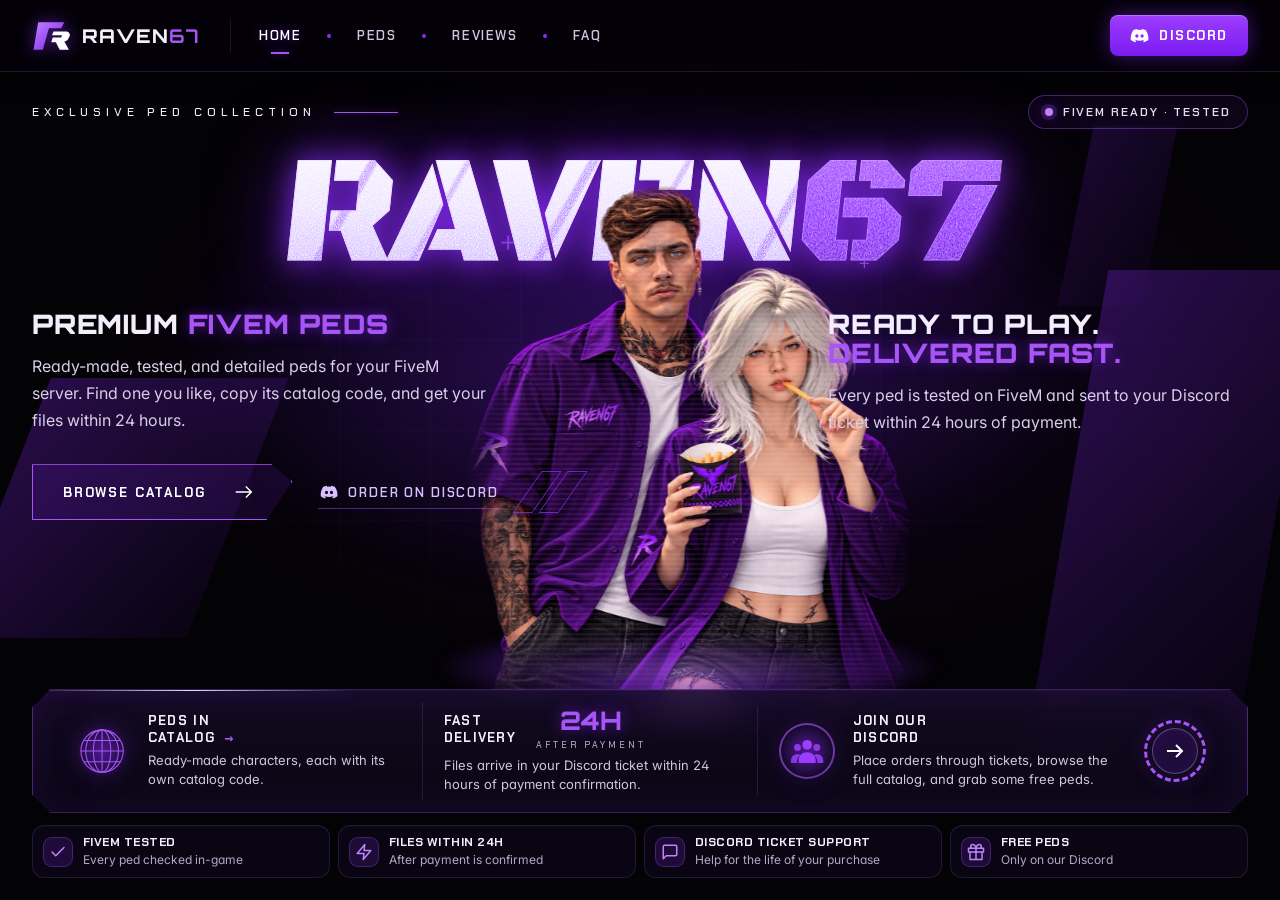
==== index.html @ 7bcdf340 "Add files via upload" ====
<!doctype html>
<html lang="en">
<head>
<meta charset="utf-8">
<meta name="viewport" content="width=device-width,initial-scale=1">
<meta name="theme-color" content="#030205">
<link rel="icon" type="image/svg+xml" href="./raven67.svg">
<meta name="description" content="Raven67 catalog of exclusive FiveM peds and clothing. Browse character previews, then order through Discord.">
<title>Raven67 — Exclusive FiveM Peds & Clothing</title>
<link rel="preconnect" href="https://fonts.googleapis.com">
<link rel="preconnect" href="https://fonts.gstatic.com" crossorigin>
<link href="https://fonts.googleapis.com/css2?family=Black+Ops+One&family=Chakra+Petch:wght@400;500;600;700&family=Inter:wght@400;500;600&family=Orbitron:wght@600;700;800;900&display=swap" rel="stylesheet">
<!-- "?v=" makes browsers fetch the newest file instead of an old cached copy.
     Bump the number whenever you change a CSS file. -->
<link rel="stylesheet" href="./catalog.css?v=51">
<link rel="stylesheet" href="./raven67-theme.css?v=51">
<!-- Keeps the background layer behind the page even if the CSS loads late -->
<style>.site-fx{position:fixed;inset:0;z-index:-1;overflow:hidden;pointer-events:none}</style>
</head>
<body>

<!-- Shared animated background (behind every tab) -->
<div class="site-fx" aria-hidden="true">
  <div class="fx-grid"></div>
  <div class="haze"></div>
  <div class="shard" style="left:-4%;top:42%;width:340px;height:260px;opacity:.6"></div>
  <div class="shard" style="right:-3%;top:30%;width:300px;height:520px;opacity:.55"></div>
  <div class="shard" style="right:8%;top:14%;width:120px;height:180px;opacity:.35"></div>
  <div class="streak" style="left:10%;top:30%;width:260px"></div>
  <div class="streak" style="right:6%;top:22%;width:200px"></div>
  <div class="streak" style="right:-2%;top:62%;width:320px"></div>
  <div class="plus" style="left:39%;top:25%">+</div>
  <div class="plus" style="left:42%;top:54%">+</div>
  <div class="plus" style="left:48%;top:61%;font-size:24px">+</div>
  <div class="plus" style="left:67%;top:28%;font-size:20px">+</div>
</div>

<!-- ============ HEADER (sticky, shared by every tab) ============ -->
<header class="site-header r67-header">
  <a class="logo" href="#home" data-tab-link="home" aria-label="Raven67 home">
    <svg viewBox="0 0 52 40" fill="none" aria-hidden="true">
      <path d="M8 2h34l-4 8H22l-8 28H2L8 2Z" fill="url(#lg)"/>
      <path d="M28 14h16c4 0 6 3 5 6l-2 4c-1 2-3 3-5 3l6 11H36l-5-10h-6l2-6h11l1-3H26l2-5Z" fill="#fff"/>
      <defs><linearGradient id="lg" x1="0" y1="0" x2="1" y2="1"><stop stop-color="#c084fc"/><stop offset="1" stop-color="#7a1cf0"/></linearGradient></defs>
    </svg>
    <span class="logo-text">RAVEN<b>67</b></span>
  </a>
  <nav aria-label="Main">
    <a class="active" href="#home" data-tab-link="home" aria-current="page">HOME</a><i aria-hidden="true"></i>
    <a href="#peds" data-tab-link="peds">PEDS</a><i aria-hidden="true"></i>
    <a href="#reviews" data-tab-link="reviews">REVIEWS</a><i aria-hidden="true"></i>
    <a href="#faq" data-tab-link="faq">FAQ</a>
  </nav>
  <a class="header-cta" href="https://discord.gg/3KPa29G6Vs" target="_blank" rel="noopener noreferrer" aria-label="Join Raven67 on Discord">
    <svg viewBox="0 0 24 24" aria-hidden="true"><path fill="currentColor" d="M19.7 5.1a18.5 18.5 0 0 0-4.6-1.4l-.6 1.2a17 17 0 0 0-5 0l-.6-1.2a18.5 18.5 0 0 0-4.6 1.4C1.4 9.4.6 13.6 1 17.7a18.7 18.7 0 0 0 5.7 2.9l1.2-2a12 12 0 0 1-1.9-.9l.5-.4c3.7 1.7 7.6 1.7 11.2 0l.5.4a12 12 0 0 1-1.9.9l1.2 2a18.7 18.7 0 0 0 5.7-2.9c.5-4.8-.8-9-3.5-12.6ZM8.7 14.8c-1.1 0-2-1-2-2.2s.9-2.2 2-2.2 2 1 2 2.2-.9 2.2-2 2.2Zm6.6 0c-1.1 0-2-1-2-2.2s.9-2.2 2-2.2 2 1 2 2.2-.9 2.2-2 2.2Z"/></svg>
    <span>DISCORD</span>
  </a>
</header>

<main id="top">

<!-- ============ HOME TAB ============ -->
<section class="r67-tab-panel is-active" data-tab-panel="home" id="tab-home" aria-labelledby="home-tab-title">
  <div class="r67-hero-wrap">


    <div class="r67-hero">
      <div class="r67-hero-inner">

        <div class="hero-meta rise d1">
          <span class="hero-eyebrow">EXCLUSIVE PED COLLECTION</span>
          <span class="hero-badge"><i aria-hidden="true"></i><span id="hero-badge-text">FIVEM READY · TESTED</span></span>
        </div>

        <h1 class="title rise d2" id="home-tab-title" aria-label="Raven67">
          <span class="w" aria-hidden="true">RAVEN</span><span class="p" aria-hidden="true">67</span>
          <span class="glow" aria-hidden="true">RAVEN67</span>
        </h1>

        <div class="cols">
          <div class="col rise d3">
            <h2>Premium <em>FiveM Peds</em></h2>
            <p>Ready-made, tested, and detailed peds for your FiveM server. Find one you like, copy its catalog code, and get your files within 24 hours.</p>
            <div class="cta-row">
              <a class="btn-ghost" href="#peds" data-tab-link="peds">BROWSE CATALOG
                <svg width="22" height="22" viewBox="0 0 24 24" fill="none" stroke="currentColor" stroke-width="1.6" aria-hidden="true"><path d="M3 12h17M14 6l6 6-6 6"/></svg>
              </a>
              <a class="btn-discord" href="https://discord.gg/3KPa29G6Vs" target="_blank" rel="noopener noreferrer">
                <svg viewBox="0 0 24 24" aria-hidden="true"><path fill="currentColor" d="M19.7 5.1a18.5 18.5 0 0 0-4.6-1.4l-.6 1.2a17 17 0 0 0-5 0l-.6-1.2a18.5 18.5 0 0 0-4.6 1.4C1.4 9.4.6 13.6 1 17.7a18.7 18.7 0 0 0 5.7 2.9l1.2-2a12 12 0 0 1-1.9-.9l.5-.4c3.7 1.7 7.6 1.7 11.2 0l.5.4a12 12 0 0 1-1.9.9l1.2 2a18.7 18.7 0 0 0 5.7-2.9c.5-4.8-.8-9-3.5-12.6ZM8.7 14.8c-1.1 0-2-1-2-2.2s.9-2.2 2-2.2 2 1 2 2.2-.9 2.2-2 2.2Zm6.6 0c-1.1 0-2-1-2-2.2s.9-2.2 2-2.2 2 1 2 2.2-.9 2.2-2 2.2Z"/></svg>
                ORDER ON DISCORD
              </a>
              <div class="slashes" aria-hidden="true"><i></i><i></i></div>
            </div>
          </div>
          <!-- Character art: game-poster style, stands in front of the RAVEN67 logo -->
          <div class="hero-art" aria-hidden="true">
            <span class="art-beam"></span>
            <span class="art-floor"></span>
            <span class="art-particles"></span>
            <div class="art-tilt">
              <div class="art-figure">
                <picture>
                  <source srcset="./Raven67.webp" type="image/webp">
                  <img src="./Raven67.png" alt="" width="1135" height="1386" decoding="async" fetchpriority="high">
                </picture>
                <span class="art-fx art-scan"></span>
                <span class="art-fx art-shine"></span>
                <span class="art-fx art-glitch art-glitch-a"></span>
                <span class="art-fx art-glitch art-glitch-b"></span>
              </div>
            </div>
          </div>
          <div class="col right rise d3">
            <h2>Ready to Play. <em>Delivered Fast.</em></h2>
            <p>Every ped is tested on FiveM and sent to your Discord ticket within 24 hours of payment.</p>
          </div>
        </div>

        <!-- ============ STATS BAR ============ -->
        <div class="stats rise d4">
          <a class="stat stat-link" href="#peds" data-tab-link="peds" data-collection-link="peds" aria-label="Browse the peds catalog">
            <div class="ic" aria-hidden="true">
              <svg viewBox="0 0 100 100" fill="none" stroke="#a855f7" stroke-width="2.2">
                <circle cx="50" cy="50" r="44"/>
                <ellipse cx="50" cy="50" rx="18" ry="44"/><ellipse cx="50" cy="50" rx="34" ry="44"/>
                <path d="M6 50h88M12 28h76M12 72h76M50 6v88"/>
              </svg>
            </div>
            <div>
              <div class="head"><h4>Peds in<br>Catalog <span class="stat-arrow" aria-hidden="true">→</span></h4><div class="big" id="stat-peds-wrap"><span id="stat-peds">—</span><small>LISTED</small></div></div>
              <p>Ready-made characters, each with its own catalog code.</p>
            </div>
          </a>

          <div class="stat">
            <div>
              <div class="head"><h4>Fast<br>Delivery</h4><div class="big">24H<small>AFTER PAYMENT</small></div></div>
              <p>Files arrive in your Discord ticket within 24 hours of payment confirmation.</p>
            </div>
          </div>

          <div class="stat">
            <div class="ic ic-ring" aria-hidden="true">
              <svg viewBox="0 0 64 64" fill="#9d3dff">
                <circle cx="32" cy="20" r="9"/><path d="M16 50c0-10 7-16 16-16s16 6 16 16v4H16z"/>
                <circle cx="14" cy="25" r="6.5" opacity=".85"/><path d="M2 50c0-7 5-12 12-12 2 0 4 .4 5.5 1.2A20 20 0 0 0 13 50v4H2z" opacity=".85"/>
                <circle cx="50" cy="25" r="6.5" opacity=".85"/><path d="M62 50c0-7-5-12-12-12-2 0-4 .4-5.5 1.2A20 20 0 0 1 51 50v4h11z" opacity=".85"/>
              </svg>
            </div>
            <div>
              <h4>Join Our<br>Discord</h4>
              <p>Place orders through tickets, browse the full catalog, and grab some free peds.</p>
            </div>
            <a class="go" href="https://discord.gg/3KPa29G6Vs" target="_blank" rel="noopener noreferrer" aria-label="Join the Raven67 Discord">
              <svg width="28" height="28" viewBox="0 0 24 24" fill="none" stroke="#fff" stroke-width="2" aria-hidden="true"><path d="M4 12h15M13 6l6 6-6 6"/></svg>
            </a>
          </div>
        </div>

        <!-- ============ TRUST BADGES (only claims we can back up) ============ -->
        <ul class="trust-strip rise d4" aria-label="Why buy from Raven67">
          <li><svg viewBox="0 0 24 24" aria-hidden="true"><path d="M20 6 9 17l-5-5"/></svg><span><strong>FiveM tested</strong><small>Every ped checked in-game</small></span></li>
          <li><svg viewBox="0 0 24 24" aria-hidden="true"><path d="M13 2 3 14h9l-1 8 10-12h-9z"/></svg><span><strong>Files within 24h</strong><small>After payment is confirmed</small></span></li>
          <li><svg viewBox="0 0 24 24" aria-hidden="true"><path d="M21 15a2 2 0 0 1-2 2H7l-4 4V5a2 2 0 0 1 2-2h14a2 2 0 0 1 2 2z"/></svg><span><strong>Discord ticket support</strong><small>Help for the life of your purchase</small></span></li>
          <li class="trust-rating" data-rating-badge hidden><a href="#reviews" data-tab-link="reviews"><svg viewBox="0 0 24 24" aria-hidden="true"><path d="m12 2 3.1 6.3 6.9 1-5 4.9 1.2 6.8L12 17.8 5.8 21l1.2-6.8-5-4.9 6.9-1z"/></svg><span><strong data-rating-text></strong><small>Real buyer reviews →</small></span></a></li>
          <li><a href="https://discord.gg/3KPa29G6Vs" target="_blank" rel="noopener noreferrer"><svg viewBox="0 0 24 24" aria-hidden="true"><path d="M20 12v10H4V12M2 7h20v5H2zM12 22V7M12 7H7.5a2.5 2.5 0 0 1 0-5C11 2 12 7 12 7zM12 7h4.5a2.5 2.5 0 0 0 0-5C13 2 12 7 12 7z"/></svg><span><strong>Free peds</strong><small>Only on our Discord</small></span></a></li>
        </ul>

      </div>
    </div>
  </div>
</section>

<!-- ============ PEDS TAB ============ -->
<section class="r67-tab-panel" data-tab-panel="peds" hidden id="tab-peds" aria-label="Peds catalog">
  <section class="wrap gallery" id="gallery">
    <div class="gallery-heading scroll-reveal">
      <div><span class="eyebrow">RAVEN67 COLLECTION</span><h2>Browse the collection</h2><p>Explore full peds, head-only peds and clothing, then order on Discord. Free peds are waiting there too.</p></div>
      <div class="gallery-meta">
        <span class="count" id="gallery-count" aria-live="polite">Loading…</span>
        <button class="refresh-btn" id="catalog-refresh" type="button" title="Load the latest products" aria-label="Refresh catalog">
          <svg class="rf-ic" viewBox="0 0 24 24" aria-hidden="true"><path d="M21 12a9 9 0 1 1-2.64-6.36"/><path d="M21 3v6h-6"/></svg>
          <svg class="rf-ok" viewBox="0 0 24 24" aria-hidden="true"><path d="M20 6 9 17l-5-5"/></svg>
          <span class="rf-text">Refresh</span>
        </button>
      </div>
    </div>
    <div class="collection-tabs scroll-reveal" role="group" aria-label="Choose catalog" data-active="peds">
      <span class="tab-glider" aria-hidden="true"></span>
      <button type="button" data-collection="peds" aria-pressed="true">
        <svg class="tab-ic" viewBox="0 0 24 24" aria-hidden="true"><circle cx="12" cy="7" r="4"/><path d="M4 21v-1a6 6 0 0 1 6-6h4a6 6 0 0 1 6 6v1"/></svg>
        <span class="tab-text"><strong>Peds</strong><small>Ready-made FiveM characters</small></span>
      </button>
      <button type="button" data-collection="head" aria-pressed="false">
        <svg class="tab-ic" viewBox="0 0 24 24" aria-hidden="true"><circle cx="12" cy="10" r="6.5"/><path d="M9.5 9.5h.01M14.5 9.5h.01M9.8 13a3.2 3.2 0 0 0 4.4 0M8.5 16.2 8 21h8l-.5-4.8"/></svg>
        <span class="tab-text"><strong>Head Only</strong><small>Faces &amp; heads</small></span>
      </button>
      <button type="button" data-collection="clothing" aria-pressed="false">
        <svg class="tab-ic" viewBox="0 0 24 24" aria-hidden="true"><path d="M20.4 3.5 16 2a4 4 0 0 1-8 0L3.6 3.5a2 2 0 0 0-1.3 2.2l.6 3.5a1 1 0 0 0 1 .8H6v10c0 1.1.9 2 2 2h8a2 2 0 0 0 2-2V10h2.2a1 1 0 0 0 1-.8l.6-3.5a2 2 0 0 0-1.3-2.2z"/></svg>
        <span class="tab-text"><strong>Clothing</strong><small>Wearables &amp; outfits</small></span>
      </button>
    </div>
    <!-- Free Peds teaser (filled by catalog-ui.js; hidden when there are no free peds) -->
    <aside class="free-teaser" id="free-teaser" aria-label="Free peds" hidden>
      <div class="ft-copy">
        <span class="ft-eyebrow"><svg viewBox="0 0 24 24" aria-hidden="true"><path d="M20 12v10H4V12M2 7h20v5H2zM12 22V7M12 7H7.5a2.5 2.5 0 0 1 0-5C11 2 12 7 12 7zM12 7h4.5a2.5 2.5 0 0 0 0-5C13 2 12 7 12 7z"/></svg>COMMUNITY GIFT</span>
        <strong>Grab a ped for free</strong>
        <p>Join our Discord to claim free peds — try one on your server and see the Raven67 quality yourself.</p>
        <div class="ft-actions">
          <a class="ft-discord" href="https://discord.gg/3KPa29G6Vs" target="_blank" rel="noopener noreferrer"><svg viewBox="0 0 24 24" aria-hidden="true"><path fill="currentColor" stroke="none" d="M19.7 5.1a18.5 18.5 0 0 0-4.6-1.4l-.6 1.2a17 17 0 0 0-5 0l-.6-1.2a18.5 18.5 0 0 0-4.6 1.4C1.4 9.4.6 13.6 1 17.7a18.7 18.7 0 0 0 5.7 2.9l1.2-2a12 12 0 0 1-1.9-.9l.5-.4c3.7 1.7 7.6 1.7 11.2 0l.5.4a12 12 0 0 1-1.9.9l1.2 2a18.7 18.7 0 0 0 5.7-2.9c.5-4.8-.8-9-3.5-12.6ZM8.7 14.8c-1.1 0-2-1-2-2.2s.9-2.2 2-2.2 2 1 2 2.2-.9 2.2-2 2.2Zm6.6 0c-1.1 0-2-1-2-2.2s.9-2.2 2-2.2 2 1 2 2.2-.9 2.2-2 2.2Z"/></svg>Claim on our Discord</a>
          <span class="ft-more" data-ft-count></span>
        </div>
      </div>
      <div class="ft-list"></div>
    </aside>
    <div class="catalog-tools scroll-reveal" aria-label="Catalog filters">
      <label class="search-box"><span class="sr-only">Search peds</span><svg aria-hidden="true" viewBox="0 0 24 24"><circle cx="11" cy="11" r="7"></circle><path d="m16 16 5 5"></path></svg><input id="catalog-search" type="search" autocomplete="off" placeholder="Search name, model, category, or tag…"><span class="search-hint" aria-hidden="true"><span></span></span></label>
      <label class="category-select"><span class="sr-only">Filter by category</span><select id="category-filter"><option value="all">All categories</option></select></label>
      <label class="category-select"><span class="sr-only">Sort catalog by upload date</span><select id="catalog-sort"><option value="code">Catalog code</option><option value="newest">Newest uploads</option><option value="oldest">Oldest uploads</option></select></label>
      <div class="seg" role="group" aria-label="Filter characters by gender">
        <span class="seg-glider" aria-hidden="true"></span>
        <button type="button" data-gender="all" aria-pressed="true">All</button>
        <button type="button" data-gender="male" aria-pressed="false">Male</button>
        <button type="button" data-gender="female" aria-pressed="false">Female</button>
      </div>
    </div>
    <div class="active-filters" id="active-filters" aria-live="polite"></div>
    <div class="tag-filters" id="tag-filters" aria-label="Popular tags"></div>
    <div id="catalog-grid" class="grid" aria-label="Character catalog"></div>
    <nav class="pagination hide" id="catalog-pagination" aria-label="Catalog pages"></nav>
  </section>
</section>

<!-- ============ REVIEWS TAB ============ -->
<section class="r67-tab-panel" data-tab-panel="reviews" hidden id="tab-reviews" aria-labelledby="reviews-title">
  <section class="reviews-section">
    <div class="wrap reviews-head scroll-reveal">
      <span class="eyebrow reviews-pill">TESTIMONIALS</span>
      <h2 id="reviews-title">Customer experiences</h2>
      <p>Real feedback from buyers on our Discord. Names are partly hidden to protect their privacy.</p>
      <div class="reviews-summary" id="reviews-summary" hidden>
        <span class="rs-score" id="rs-score"></span>
        <span id="rs-stars"></span>
        <span class="rs-count" id="rs-count"></span>
      </div>
    </div>

    <!-- Two ticker rows. They pause while hovered or held. -->
    <div class="marquee" data-review-row aria-label="Customer reviews (scrolling — hover or hold to pause)" hidden>
      <div class="marquee-track"></div>
    </div>
    <div class="marquee reverse" data-review-row aria-label="More customer reviews (scrolling — hover or hold to pause)" hidden>
      <div class="marquee-track"></div>
    </div>

    <div class="wrap">
      <p class="reviews-empty" id="reviews-empty" hidden>No reviews yet. Bought a ped? Tell us how it went on Discord.</p>
      <div class="reviews-cta">
        <a class="btn ghost" href="https://discord.gg/3KPa29G6Vs" target="_blank" rel="noopener noreferrer">Share your experience on Discord</a>
      </div>
    </div>
  </section>
</section>

<!-- ============ FAQ TAB ============ -->
<section class="r67-tab-panel" data-tab-panel="faq" hidden id="tab-faq" aria-label="Frequently asked questions">
  <section class="wrap faq-section scroll-reveal" id="faq" aria-labelledby="faq-title">
    <div class="faq-heading"><span class="eyebrow">GOOD TO KNOW</span><h2 id="faq-title">Frequently asked questions</h2><p>Everything you need to know before choosing your ped.</p></div>
    <div class="faq-cards">
    <section class="faq-pricing" aria-labelledby="faq-pricing-title">
      <h3 id="faq-pricing-title">Pricing &amp; payment methods</h3>
      <p class="price-from" id="faq-price-from" hidden>Peds start from <strong id="faq-price-value"></strong>. Every listing shows its exact price in the catalog.</p>
      <div class="pay">
        <div><h4>Crypto</h4><div class="chips"><span class="chip">USDT (TRC20/ERC20)</span><span class="chip">₿ Bitcoin</span></div></div>
        <div><h4>International</h4><div class="chips"><span class="chip">Gift Card (via G2A)</span><span class="chip">RIA Money Transfer (International customers)</span></div></div>
      </div>
      <p class="note">Choose your preferred payment method when you open a Discord ticket. We’ll share the payment details after confirming your order.</p>
    </section>
    <section class="faq-order-guide" aria-labelledby="faq-order-title">
      <h3 id="faq-order-title">How to order</h3>
      <p class="faq-order-intro">Follow these steps to order your Raven67 ped.</p>
      <ol class="steps">
        <li><span>Browse the Peds catalog and note the item's catalog code.</span></li>
        <li><span>Open a <a href="https://discord.gg/3KPa29G6Vs" target="_blank" rel="noopener noreferrer">Discord ticket</a> to place your order.</span></li>
        <li><span>Send the ped code and confirm your preferred payment method.</span></li>
        <li><span>Pay using one of the methods listed above.</span></li>
        <li><span>Receive your files within 24 hours after payment is confirmed.</span></li>
      </ol>
    </section>
    </div>
    <div class="faq-layout">
      <div class="faq-list">
        <details class="faq-item"><summary>What is this store?</summary><p>We sell ready-made custom FiveM peds. Browse our catalog, pick a code, and place your order through Discord.</p></details>
        <details class="faq-item"><summary>Do you take commissions?</summary><p>No. Raven67 is a catalog-only store, so we do not take custom orders.</p></details>
        <details class="faq-item"><summary>What's included with every ped?</summary><p>Every full ped is <strong>FiveM ready</strong>, with <strong>all LODs fixed &amp; optimized</strong>, <strong>facial animations &amp; lip sync</strong>, <strong>full clothing included</strong>, and <strong>hair variations</strong>. Head-only peds include everything except the clothing.</p></details>
        <details class="faq-item"><summary>How long is delivery?</summary><p>Your files are sent through a ticket within 24 hours after your payment is confirmed.</p></details>
        <details class="faq-item"><summary>Will it work on my server?</summary><p>Yes. All peds are tested and prepared for FiveM servers.</p></details>
        <details class="faq-item"><summary>Can I get a refund?</summary><p>All sales are final. We do not offer refunds.</p></details>
        <details class="faq-item"><summary>What if I have not received my files after 24 hours?</summary><p>Open a ticket on <a href="https://discord.gg/3KPa29G6Vs" target="_blank" rel="noopener noreferrer">Discord</a>, and our team will be happy to help.</p></details>
      </div>
      <aside class="support-card"><span class="support-icon" aria-hidden="true">↗</span><span class="eyebrow">LIVE SUPPORT</span><h3>We’re here when you need us.</h3><p>Get help through Discord chat throughout the lifetime of your purchase. Use the Discord button in the header to reach us.</p></aside>
    </div>
  </section>
</section>
</main>

<dialog class="ped-dialog" id="ped-dialog" aria-labelledby="dialog-title">
  <div class="pd">
    <div class="pd-top">
      <nav class="pd-crumbs" id="dialog-crumbs" aria-label="Breadcrumb"></nav>
      <button class="dialog-close" id="dialog-close" type="button" aria-label="Close details">×</button>
    </div>
    <div class="pd-main">
      <div class="pd-gallery">
        <div class="dialog-media" id="dialog-media"></div>
        <div class="pd-thumbs" id="dialog-thumbs" hidden></div>
        <div class="pd-gallery-foot">
          <span class="compatibility"><span aria-hidden="true">✓</span> FiveM Ready</span>
          <button class="pd-small-btn" id="dialog-similar" type="button"><svg aria-hidden="true" viewBox="0 0 24 24"><circle cx="11" cy="11" r="8"/><path d="m21 21-4.3-4.3"/></svg>Find similar</button>
        </div>
      </div>
      <div class="pd-info">
        <div class="pd-head">
          <span class="type" id="dialog-category"></span>
          <h2 id="dialog-title"></h2>
          <p class="dialog-model" id="dialog-model"></p>
        </div>
        <!-- Purchase card: price + code, one main button, guarantees -->
        <div class="pd-buy">
          <div class="pd-buy-top">
            <div class="dialog-price" id="dialog-price"></div>
            <button class="code-chip" id="copy-code" type="button" aria-label="Copy catalog code">
              <span class="code-chip-label">Code</span>
              <strong id="dialog-code">Not assigned</strong>
              <svg class="code-chip-ic" aria-hidden="true" viewBox="0 0 24 24"><rect width="14" height="14" x="8" y="8" rx="2"/><path d="M4 16c-1.1 0-2-.9-2-2V4c0-1.1.9-2 2-2h10c1.1 0 2 .9 2 2"/></svg>
              <span class="copy-status" id="copy-code-status" aria-live="polite"></span>
            </button>
          </div>
          <p class="sold-note hide" id="dialog-sold-note">This ped has been sold and is no longer available.</p>
          <div class="pd-actions">
            <a class="btn pd-cta" id="dialog-discord" href="https://discord.gg/3KPa29G6Vs" target="_blank" rel="noopener noreferrer"><svg class="discord-mark" aria-hidden="true" viewBox="0 0 24 24"><path fill="currentColor" d="M19.7 5.1a18.5 18.5 0 0 0-4.6-1.4l-.6 1.2a17 17 0 0 0-5 0l-.6-1.2a18.5 18.5 0 0 0-4.6 1.4C1.4 9.4.6 13.6 1 17.7a18.7 18.7 0 0 0 5.7 2.9l1.2-2a12 12 0 0 1-1.9-.9l.5-.4c3.7 1.7 7.6 1.7 11.2 0l.5.4a12 12 0 0 1-1.9.9l1.2 2a18.7 18.7 0 0 0 5.7-2.9c.5-4.8-.8-9-3.5-12.6ZM8.7 14.8c-1.1 0-2-1-2-2.2s.9-2.2 2-2.2 2 1 2 2.2-.9 2.2-2 2.2Zm6.6 0c-1.1 0-2-1-2-2.2s.9-2.2 2-2.2 2 1 2 2.2-.9 2.2-2 2.2Z"/></svg><svg class="download-mark" aria-hidden="true" viewBox="0 0 24 24"><path d="M21 15v4a2 2 0 0 1-2 2H5a2 2 0 0 1-2-2v-4"/><path d="m7 10 5 5 5-5"/><path d="M12 15V3"/></svg><span id="dialog-discord-label">Order on Discord</span><svg class="pd-cta-arrow" aria-hidden="true" viewBox="0 0 24 24"><path d="M5 12h14M13 6l6 6-6 6"/></svg></a>
          </div>
          <p class="pd-order-hint" id="dialog-order-hint"><svg viewBox="0 0 24 24" aria-hidden="true"><rect width="14" height="14" x="8" y="8" rx="2"/><path d="M4 16c-1.1 0-2-.9-2-2V4c0-1.1.9-2 2-2h10c1.1 0 2 .9 2 2"/></svg>We'll copy your order message — just paste it in your ticket.</p>
          <div class="pd-buy-foot">
          <ul class="pd-trust" aria-label="Order guarantees">
            <li><svg viewBox="0 0 24 24" aria-hidden="true"><path d="M20 6 9 17l-5-5"/></svg><span>FiveM tested</span></li>
            <li data-trust-speed><svg viewBox="0 0 24 24" aria-hidden="true"><path d="M13 2 3 14h9l-1 8 10-12h-9z"/></svg><span>Files within 24h</span></li>
            <li><svg viewBox="0 0 24 24" aria-hidden="true"><path d="M21 15a2 2 0 0 1-2 2H7l-4 4V5a2 2 0 0 1 2-2h14a2 2 0 0 1 2 2z"/></svg><span>Ticket support</span></li>
          </ul>
          <a class="pd-rating-link" href="#reviews" data-tab-link="reviews" data-close-dialog data-rating-badge hidden><span class="pd-rating-stars" aria-hidden="true">★★★★★</span><span data-rating-text></span><span aria-hidden="true">→</span></a>
          </div>
        </div>
        <div class="dialog-tags" id="dialog-tags"></div>
        <p class="dialog-description" id="dialog-description"></p>
        <!-- Info panel: "What's included" and "How to order" as tabs -->
        <div class="pd-panel" id="dialog-panel" data-active="features">
          <div class="pd-tabs" role="tablist" aria-label="Product information">
            <button type="button" role="tab" data-pd-tab="features" aria-selected="true">What's included</button>
            <button type="button" role="tab" data-pd-tab="steps" aria-selected="false" id="dialog-steps-tab">How to order</button>
          </div>
        <!-- What's included (filled per product type by catalog-ui.js) -->
        <section class="pd-features hide" id="dialog-features" aria-labelledby="dialog-features-title">
          <h3 id="dialog-features-title">What's included</h3>
          <ul id="dialog-features-list"></ul>
        </section>
        <section class="pd-steps" id="dialog-steps" aria-labelledby="dialog-steps-title">
          <h3 id="dialog-steps-title">How to order</h3>
          <ol id="dialog-steps-list"></ol>
        </section>
        </div>
        <section class="dialog-extra hide" id="dialog-install-wrap"><h3>Installation notes</h3><p id="dialog-install"></p></section>
        <a class="btn ghost hide" id="dialog-download" href="#" target="_blank" rel="noopener noreferrer">Download files ↗</a>
        <div class="pd-seller">
          <img src="./raven67.svg" alt="Raven67 logo" width="48" height="48" onerror='this.onerror=null;this.src="data:image/svg+xml,%3Csvg xmlns=%27http://www.w3.org/2000/svg%27 viewBox=%270 0 52 52%27%3E%3Crect width=%2752%27 height=%2752%27 rx=%2712%27 fill=%27%23140a22%27/%3E%3Cpath d=%27M12 8h28l-3 7H24l-7 25H7z%27 fill=%27%23a855f7%27/%3E%3Cpath d=%27M26 18h13c3 0 5 2 4 5l-1 3c-1 2-2 3-4 3l5 9h-8l-4-8h-5l2-5h9l1-2H24z%27 fill=%27%23fff%27/%3E%3C/svg%3E"'>
          <div><strong>Raven67</strong><span class="pd-rating" id="dialog-rating"></span></div>
          <button class="pd-link" id="dialog-all" type="button">All listings →</button>
        </div>
        <section class="pd-related hide" id="dialog-related-wrap" aria-labelledby="dialog-related-title">
          <h3 id="dialog-related-title">You might also like</h3>
          <div class="pd-related-grid" id="dialog-related"></div>
        </section>
      </div>
    </div>

  </div>
</dialog>

<footer class="site-footer"><div class="wrap foot">
  <span>© Raven67 · Exclusive FiveM character catalog</span>
  <span><a href="https://discord.gg/3KPa29G6Vs" target="_blank" rel="noopener noreferrer">Discord</a><a href="#reviews" data-tab-link="reviews">Reviews</a><a href="#faq" data-tab-link="faq">FAQ</a></span>
</div></footer>

<noscript><p class="noscript wrap">Enable JavaScript to browse the catalog.</p></noscript>

<!-- Tab navigation: one main view at a time. -->
<script>
(() => {
  const panels = [...document.querySelectorAll('[data-tab-panel]')];
  const navLinks = [...document.querySelectorAll('.r67-header nav [data-tab-link]')];
  const hashToTab = { '#top':'home', '#home':'home', '#gallery':'peds', '#peds':'peds', '#free':'peds', '#catalog':'peds', '#order':'faq', '#about':'faq', '#payment':'faq', '#pricing':'faq', '#faq':'faq', '#reviews':'reviews', '#testimonials':'reviews' };
  const reduceMotion = window.matchMedia('(prefers-reduced-motion: reduce)');
  // Which catalog switch is open inside the Peds tab: peds / clothing / free.
  // "free" lights up the FREE PED menu item instead of PEDS.
  let collection = location.hash === '#free' ? 'free' : 'peds';
  let currentTab = 'home';

  function highlightNav() {
    const key = currentTab === 'peds' && collection === 'free' ? 'free' : currentTab;
    navLinks.forEach(link => {
      const active = (link.dataset.navKey || link.dataset.tabLink) === key;
      link.classList.toggle('active', active);
      if (active) link.setAttribute('aria-current', 'page'); else link.removeAttribute('aria-current');
    });
  }

  function showTab(name, options = {}) {
    if (!panels.some(panel => panel.dataset.tabPanel === name)) name = 'home';
    panels.forEach(panel => {
      const active = panel.dataset.tabPanel === name;
      panel.classList.toggle('is-active', active);
      panel.hidden = !active;
    });
    currentTab = name;
    if (name === 'peds' && options.collection) {
      collection = options.collection;
      if (typeof window.raven67SetCollection === 'function') window.raven67SetCollection(collection);
    }
    highlightNav();
    if (options.updateHash !== false) {
      const tabHash = { home:'#home', peds: collection === 'free' ? '#free' : '#peds', reviews:'#reviews', faq:'#faq' }[name];
      if (location.hash !== tabHash) history.pushState(null, '', tabHash);
    }
    if (options.scroll !== false) window.scrollTo({ top: 0, behavior: reduceMotion.matches ? 'auto' : 'smooth' });
    window.dispatchEvent(new CustomEvent('raven67:tabchange', { detail: { tab: name } }));
  }

  document.addEventListener('click', event => {
    const link = event.target.closest('a[href^="#"]');
    if (!link) return;
    const tab = link.dataset.tabLink || hashToTab[link.getAttribute('href')];
    if (!tab) return;
    event.preventDefault();
    // Menu "PEDS" opens the paid peds, "FREE PED" opens the free ones
    const href = link.getAttribute('href');
    showTab(tab, { collection: link.dataset.collectionLink || (href === '#free' ? 'free' : href === '#peds' && link.closest('.r67-header nav') ? 'peds' : undefined) });
  });
  // Switching Peds / Clothing / Free Ped inside the catalog keeps the menu and address in sync
  window.addEventListener('raven67:collection', event => {
    collection = event.detail;
    if (currentTab !== 'peds') return;
    highlightNav();
    const hash = collection === 'free' ? '#free' : '#peds';
    if (location.hash !== hash) history.replaceState(null, '', hash);
  });
  window.addEventListener('popstate', () => showTab(hashToTab[location.hash] || 'home', { updateHash: false, collection: location.hash === '#free' ? 'free' : location.hash === '#peds' ? 'peds' : undefined }));
  window.raven67ShowTab = showTab;
  showTab(hashToTab[location.hash] || 'home', { updateHash: false, scroll: false });
})();
</script>

<!-- Live hero numbers + "starting from" price, computed from the real catalog data. -->
<script>
(() => {
  const formatPrice = (value) => new Intl.NumberFormat('en-US', {
    style: 'currency', currency: 'USD',
    minimumFractionDigits: Number.isInteger(value) ? 0 : 2,
    maximumFractionDigits: 2,
  }).format(value);

  // Animate a number from 0 up to its value
  function countUp(el, target) {
    if (!target) { el.textContent = '—'; return; }
    const start = performance.now(), duration = 1100;
    const step = (now) => {
      const t = Math.min(1, (now - start) / duration);
      el.textContent = String(Math.round(target * (1 - Math.pow(1 - t, 3))));
      if (t < 1) requestAnimationFrame(step);
    };
    requestAnimationFrame(step);
  }

  window.addEventListener('catalog-products-loaded', (event) => {
    const items = (event.detail || []).filter(item => item && (item.image_url || item.image));
    // paid peds only (clothing and free peds are not counted here)
    const peds = items.filter(item => !/^(clothing|free|head)/i.test(String(item.category || '')));
    const available = peds.filter(item => !item.is_sold);

    const prices = available
      .filter(item => item.price !== null && item.price !== undefined && item.price !== '')
      .map(item => Number(item.price))
      .filter(value => Number.isFinite(value) && value > 0);
    const minPrice = prices.length ? Math.min(...prices) : null;

    // Stat: number of peds listed
    // (Safe to run more than once — the catalog can reload.)
    countUp(document.getElementById('stat-peds'), peds.length);
    document.getElementById('stat-peds-wrap').hidden = !peds.length;

    // Badge above the title
    const badge = document.getElementById('hero-badge-text');
    if (available.length && minPrice !== null) badge.textContent = `${available.length} AVAILABLE · FROM ${formatPrice(minPrice)}`;
    else if (available.length) badge.textContent = `${available.length} AVAILABLE NOW`;
    else badge.textContent = 'FIVEM READY · TESTED';

    // FAQ pricing line
    document.getElementById('faq-price-value').textContent = minPrice !== null ? formatPrice(minPrice) : '';
    document.getElementById('faq-price-from').hidden = minPrice === null;
  });
})();
</script>

<!-- Sizes the hero characters so they stand big in front of the RAVEN67 logo
     and reach down behind the stats bar, whatever the screen size or font.
     Re-measures whenever anything in the hero changes size (fonts, products, reviews). -->
<script>
(() => {
  const art = document.querySelector('.hero-art');
  const inner = document.querySelector('.r67-hero-inner');
  const title = document.querySelector('.r67-hero .title');
  const stats = document.querySelector('.r67-hero .stats');
  const left = document.querySelector('.r67-hero .col:not(.right)');
  const right = document.querySelector('.r67-hero .col.right');
  if (!art || !inner || !title || !stats) return;
  const HEAD = 0.28;      // heads start this far down the RAVEN67 logo (0 = top of the letters)
  const TUCK = 40;        // must match --tuck in raven67-theme.css
  const RATIO = 1135 / 1386; // picture width ÷ height

  let frame = 0;
  function fit() {
    frame = 0;
    if (window.innerWidth <= 1240 || !inner.offsetParent) { if (window.innerWidth <= 1240) art.style.removeProperty('--art-h'); return; }
    const box = (el) => el.getBoundingClientRect();
    const t = box(title), s = box(stats);
    // ignore the entrance slide (transform) by using layout offsets for the vertical positions
    const top = title.offsetTop + title.offsetHeight * HEAD;
    const bottom = stats.offsetTop + TUCK;
    let h = bottom - top;
    // don't let the picture grow wider than the space between the two text columns
    if (left && right) {
      // where the words/buttons actually end (blocks stretch to the full column width)
      const range = document.createRange();
      const ends = [...left.querySelectorAll('h2, p')].map((el) => { range.selectNodeContents(el); return range.getBoundingClientRect().right; });
      left.querySelectorAll('.cta-row > a').forEach((el) => ends.push(box(el).right));
      const textRight = Math.max(...ends);
      const gap = box(right).left - textRight;
      if (gap > 0) h = Math.min(h, (gap + 160) / RATIO); // may tuck a little behind each side
    }
    h = Math.max(380, Math.min(820, h));
    art.style.setProperty('--art-h', h.toFixed(1) + 'px');
  }
  const queue = () => { if (!frame) frame = requestAnimationFrame(fit); };
  fit();
  window.addEventListener('resize', queue);
  window.addEventListener('load', queue);
  window.addEventListener('raven67:tabchange', queue);
  if (document.fonts) document.fonts.ready.then(queue); // real fonts change the logo height
  if ('ResizeObserver' in window) {
    const ro = new ResizeObserver(queue);
    [inner, title, stats, left, right].forEach((el) => el && ro.observe(el));
  }
})();
</script>

<!-- Glowing particles rising around the hero characters -->
<script>
(() => {
  const box = document.querySelector('.art-particles');
  if (!box) return;
  for (let i = 0; i < 18; i++) {
    const p = document.createElement('i');
    p.style.left = (8 + Math.random() * 84) + '%';
    p.style.setProperty('--size', (2 + Math.random() * 4).toFixed(1) + 'px');
    p.style.setProperty('--drift', ((Math.random() - .5) * 60).toFixed(0) + 'px');
    p.style.animationDuration = (4 + Math.random() * 5).toFixed(2) + 's';
    p.style.animationDelay = (-Math.random() * 8).toFixed(2) + 's';
    box.appendChild(p);
  }
})();
</script>

<!-- Fills the live buyer rating into the trust badges (hidden until there are reviews) -->
<script>
(() => {
  function show({ average, count } = {}) {
    document.querySelectorAll('[data-rating-badge]').forEach((el) => {
      el.hidden = !count;
      el.querySelector('[data-rating-text]').textContent = count ? `${average.toFixed(1)} · ${count} review${count === 1 ? '' : 's'}` : '';
    });
  }
  window.addEventListener('raven67:rating', (e) => show(e.detail));
  if (window.raven67Rating) show(window.raven67Rating);
  // the rating link inside the product popup closes the popup first
  document.addEventListener('click', (e) => {
    if (e.target.closest('[data-close-dialog]')) document.getElementById('ped-dialog')?.close();
  });
})();
</script>

<!-- Moves the highlight on the Peds / Head Only / Clothing switch -->
<script>
document.addEventListener('click', (event) => {
  const tab = event.target.closest('[data-collection]');
  if (tab) tab.parentElement.dataset.active = tab.dataset.collection;
});
</script>

<!-- Mouse parallax on the background (skipped on touch screens and for "reduce motion"). -->
<script>
(() => {
  const root = document.documentElement;
  if (!window.matchMedia('(hover: hover) and (pointer: fine)').matches) return;
  if (window.matchMedia('(prefers-reduced-motion: reduce)').matches) return;
  let frame = 0;
  window.addEventListener('pointermove', (event) => {
    if (frame) return;
    frame = requestAnimationFrame(() => {
      frame = 0;
      root.style.setProperty('--px', (event.clientX / window.innerWidth - .5).toFixed(3));
      root.style.setProperty('--py', (event.clientY / window.innerHeight - .5).toFixed(3));
    });
  });
  document.addEventListener('pointerleave', () => {
    root.style.setProperty('--px', 0);
    root.style.setProperty('--py', 0);
  });
})();
</script>

<script type="module" src="./hero-reviews.js?v=51"></script>
<script type="module" src="./catalog-ui.js?v=51"></script>
<script type="module" src="./catalog-client.js?v=51"></script>
<script type="module" src="./reviews-client.js?v=51"></script>
</body>
</html>
---- catalog.css ----
/* =========================================================
   Raven67 — site base, catalog (Peds tab), product dialog, FAQ
   Load order: catalog.css → raven67-theme.css (header, background, hero)

   Type system
     Display  Black Ops One  → RAVEN67 wordmark only (theme)
     Headings Orbitron       → section titles, prices, numbers
     UI       Chakra Petch   → buttons, labels, card titles, tabs
     Body     Inter          → paragraphs, inputs
   ========================================================= */

/* ---------- 1. Design tokens (shared with raven67-theme.css) ---------- */
:root{
  /* layout */
  --header-h:72px;
  --container:1320px;
  --gutter:clamp(16px,3vw,32px);

  /* colour */
  --r-bg:#030205;
  --surface:rgba(14,8,24,.82);       /* glass panels over the animated background */
  --surface-solid:#0d0914;
  --raised:#17101f;
  --r-line:rgba(170,120,255,.16);
  --line-strong:rgba(168,85,247,.4);
  --r-purple:#8a2cff;
  --r-purple-2:#a855f7;
  --r-purple-3:#c084fc;
  --r-glow:rgba(138,44,255,.6);
  --r-text:#f3eefc;
  --r-muted:#b3a8c7;
  --r-faint:#7f7690;
  --ok:#a8e4ad;
  --gold:#f5c84b;
  --grad-primary:linear-gradient(180deg,#9d3dff,#7a1cf0);

  /* type */
  --f-display:"Black Ops One",sans-serif;
  --f-head:"Orbitron",sans-serif;
  --f-ui:"Chakra Petch",sans-serif;
  --f-body:"Inter",system-ui,-apple-system,"Segoe UI",Roboto,sans-serif;
  --f-mono:ui-monospace,SFMono-Regular,Consolas,monospace;

  /* shape + motion */
  --radius:16px;
  --radius-sm:10px;
  --ease-out:cubic-bezier(.2,.7,.2,1);
}

/* ---------- 2. Base ---------- */
*{box-sizing:border-box}
html{scroll-behavior:smooth;scroll-padding-top:calc(var(--header-h) + 12px)}
body{
  margin:0;color:var(--r-text);
  font:16px/1.6 var(--f-body);font-feature-settings:"ss01","cv11";
  -webkit-font-smoothing:antialiased;
  /* page fills the screen; footer sits at the bottom */
  display:flex;flex-direction:column;min-height:100svh;
}
body > main{flex:1 0 auto;display:flex;flex-direction:column}
img{max-width:100%;display:block}
a{color:inherit}
button,input,select{font:inherit;color:inherit}
:where(a,button,input,select,summary,[tabindex]):focus-visible{outline:2px solid var(--r-purple-2);outline-offset:3px;border-radius:4px}
::selection{background:rgba(168,85,247,.45);color:#fff}

.wrap{max-width:calc(var(--container) + var(--gutter) * 2);margin:0 auto;padding-inline:var(--gutter)}
.hide{display:none!important}
.sr-only{position:absolute;width:1px;height:1px;overflow:hidden;clip:rect(0 0 0 0);white-space:nowrap}
.noscript{padding:24px}

/* ---------- 3. Tabs (one view at a time) ---------- */
.r67-tab-panel{display:none;animation:r67-tab-in .4s var(--ease-out) both}
.r67-tab-panel.is-active{display:block;flex:1 0 auto}
.r67-tab-panel[hidden]{display:none!important}

/* ---------- 4. Shared pieces ---------- */
/* Section label: — RAVEN67 COLLECTION */
.eyebrow,.tag-label{
  display:inline-flex;align-items:center;gap:12px;
  color:var(--r-purple-3);font:600 12px var(--f-ui);letter-spacing:.3em;text-transform:uppercase;
}
.eyebrow::before{content:"";width:28px;height:1px;background:var(--r-purple-2);box-shadow:0 0 6px var(--r-glow)}
.tag-label{letter-spacing:.2em;margin-right:4px}

/* Section heading block */
.section-head h2,
.gallery-heading h2,
.faq-heading h2{margin:14px 0 10px;font:800 clamp(26px,3vw,40px)/1.1 var(--f-head);letter-spacing:.02em;text-transform:uppercase}
.gallery-heading p,
.faq-heading p{margin:0;max-width:60ch;color:var(--r-muted);font-size:15px}

/* Buttons */
.btn{
  position:relative;overflow:hidden;isolation:isolate;
  display:inline-flex;align-items:center;justify-content:center;gap:10px;
  min-height:46px;padding:0 22px;border:1px solid transparent;border-radius:var(--radius-sm);
  background:var(--grad-primary);color:#fff;text-decoration:none;cursor:pointer;
  font:700 13px var(--f-ui);letter-spacing:.12em;text-transform:uppercase;
  box-shadow:0 0 20px rgba(138,44,255,.35),inset 0 1px 0 rgba(255,255,255,.22);
  transition:box-shadow .25s,transform .2s,border-color .2s,color .2s,background .2s;
}
.btn::before{content:"";position:absolute;inset:0;z-index:-1;background:linear-gradient(105deg,transparent 30%,rgba(255,255,255,.25) 50%,transparent 70%);transform:translateX(-120%)}
.btn:hover{box-shadow:0 0 32px rgba(138,44,255,.75);transform:translateY(-1px)}
.btn:hover::before{transform:translateX(120%);transition:transform .8s var(--ease-out)}
.btn:active{transform:scale(.98)}
.btn.ghost{background:rgba(138,44,255,.06);border-color:var(--r-line);box-shadow:none}
.btn.ghost:hover{border-color:var(--r-purple-2);background:rgba(138,44,255,.16);box-shadow:none}
.discord-mark{width:18px;height:18px}

/* Pill chip */
.chip{display:inline-flex;align-items:center;padding:8px 14px;border:1px solid rgba(168,85,247,.25);border-radius:999px;background:rgba(168,85,247,.08);font:600 13px var(--f-ui);letter-spacing:.04em;transition:border-color .2s,background .2s}
.chip:hover{border-color:var(--r-purple-2);background:rgba(168,85,247,.16)}
.chips{display:flex;flex-wrap:wrap;gap:8px}

/* Scroll reveal (driven by catalog-ui.js) */
.scroll-reveal{transition:opacity .65s ease,transform .65s var(--ease-out)}
.motion-ready .scroll-reveal:not(.is-visible){opacity:0;transform:translateY(22px)}
.scroll-reveal.is-visible{opacity:1;transform:none}

/* =========================================================
   5. PEDS TAB — catalog
   ========================================================= */
.gallery{padding-top:clamp(28px,4vh,44px);padding-bottom:64px}
.gallery-heading{display:flex;align-items:flex-end;justify-content:space-between;gap:16px;margin-bottom:24px}
.count{flex:none;padding:7px 14px;border:1px solid var(--r-line);border-radius:999px;color:var(--r-muted);font:600 12px var(--f-ui);letter-spacing:.14em;text-transform:uppercase;white-space:nowrap}

/* Peds / Clothing switch: game-style tabs on a baseline,
   with an angled glowing panel + underline that slides to the active tab */
.collection-tabs{
  position:relative;display:grid;grid-template-columns:repeat(3,220px);
  margin:0 0 28px;border-bottom:1px solid var(--r-line);
}
.tab-glider{position:absolute;top:0;bottom:-1px;left:0;width:220px;pointer-events:none;transition:transform .5s var(--ease-out)}
/* slanted panel behind the active tab */
.tab-glider::before{
  content:"";position:absolute;inset:0 6px 1px;
  background:linear-gradient(180deg,rgba(138,44,255,.04),rgba(138,44,255,.32));
  clip-path:polygon(10% 0,100% 0,90% 100%,0 100%);
}
/* glowing underline */
.tab-glider::after{
  content:"";position:absolute;left:18%;right:18%;bottom:0;height:2px;border-radius:2px;
  background:linear-gradient(90deg,transparent,var(--r-purple-3),transparent);
  box-shadow:0 0 12px var(--r-glow),0 0 24px var(--r-glow);
}
.collection-tabs[data-active=head] .tab-glider{transform:translateX(100%)}
.collection-tabs[data-active=clothing] .tab-glider{transform:translateX(200%)}
.collection-tabs[data-active=free] .tab-glider{transform:translateX(200%)}

.collection-tabs button{
  position:relative;z-index:1;display:flex;align-items:center;justify-content:center;gap:10px;
  min-height:58px;padding:0 18px;border:0;background:none;
  color:var(--r-faint);cursor:pointer;transition:color .25s,text-shadow .25s;
}
.collection-tabs button:hover{color:var(--r-text)}
.collection-tabs button[aria-pressed=true]{color:#fff;text-shadow:0 0 14px var(--r-glow)}
.tab-ic{width:20px;height:20px;flex:none;fill:none;stroke:currentColor;stroke-width:1.8;stroke-linecap:round;stroke-linejoin:round;transition:color .25s,filter .25s,transform .35s var(--ease-out)}
.collection-tabs button[aria-pressed=true] .tab-ic{color:var(--r-purple-3);filter:drop-shadow(0 0 6px var(--r-glow))}
.collection-tabs button:hover .tab-ic{transform:translateY(-2px)}
.tab-text{display:block}
.tab-text strong{font:700 15px var(--f-ui);letter-spacing:.2em;text-transform:uppercase}
.tab-text small{display:none}

/* Sticky filter bar (sits right under the sticky header) */
.catalog-tools{
  position:sticky;top:var(--header-h);z-index:10;
  display:grid;grid-template-columns:minmax(200px,1fr) 190px 190px auto;gap:10px;align-items:center;
  margin-bottom:20px;padding:14px 0;
  background:rgba(5,2,10,.86);-webkit-backdrop-filter:blur(14px);backdrop-filter:blur(14px);
  border-bottom:1px solid var(--r-line);
}
.search-box{position:relative;display:block}
.search-box svg{position:absolute;left:15px;top:50%;width:18px;height:18px;transform:translateY(-50%);fill:none;stroke:var(--r-muted);stroke-width:2;pointer-events:none;transition:stroke .2s}
.search-box input,
.category-select select{
  width:100%;min-height:46px;padding:0 16px;
  border:1px solid var(--r-line);border-radius:999px;background:var(--surface);
  transition:border-color .2s,box-shadow .2s;
}
.search-box input{padding-left:44px}
.search-box input::placeholder{color:var(--r-faint)}
.search-box input:focus,
.category-select select:focus{outline:none;border-color:var(--r-purple-2);box-shadow:0 0 0 4px rgba(168,85,247,.15)}
.search-box:focus-within svg{stroke:var(--r-purple-3)}
.category-select select{cursor:pointer}
.category-select option{background:var(--surface-solid)}

/* Gender segmented control */
.seg{display:inline-flex;gap:2px;padding:4px;border:1px solid var(--r-line);border-radius:999px;background:var(--surface)}
.seg button{min-height:38px;padding:0 18px;border:0;border-radius:999px;background:transparent;color:var(--r-muted);font:600 14px var(--f-ui);letter-spacing:.06em;cursor:pointer;transition:color .2s,background .2s}
.seg button:hover{color:var(--r-text)}
.seg button[aria-pressed=true]{background:var(--grad-primary);color:#fff;box-shadow:0 0 14px rgba(138,44,255,.45)}

/* Active filters + popular tags */
.active-filters{display:flex;flex-wrap:wrap;align-items:center;gap:8px;margin-bottom:12px}
.active-chip{padding:5px 12px;border:1px solid var(--r-line);border-radius:999px;background:rgba(168,85,247,.1);font:600 12.5px var(--f-ui);letter-spacing:.04em}
.clear-filters{border:0;background:none;color:var(--r-purple-3);font:700 13px var(--f-ui);letter-spacing:.06em;cursor:pointer}
.clear-filters:hover{text-decoration:underline;text-underline-offset:4px}
.tag-filters{display:flex;flex-wrap:wrap;align-items:center;gap:8px;margin-bottom:26px}
.tag-filter{min-height:34px;padding:0 14px;border:1px solid var(--r-line);border-radius:999px;background:transparent;color:var(--r-muted);font:600 13px var(--f-ui);letter-spacing:.04em;cursor:pointer;transition:border-color .2s,color .2s,background .2s,transform .2s}
.tag-filter:hover{border-color:var(--r-purple-2);color:var(--r-text);transform:translateY(-1px)}
.tag-filter.is-active{background:var(--grad-primary);border-color:transparent;color:#fff}

/* Grid */
.grid{display:grid;grid-template-columns:repeat(4,minmax(0,1fr));gap:22px;align-items:stretch}

/* ---------- Card ---------- */
.card{
  position:relative;display:flex;flex-direction:column;min-width:0;overflow:hidden;
  border:1px solid rgba(164,112,255,.16);border-radius:var(--radius);background:var(--surface);
  box-shadow:0 10px 30px rgba(0,0,0,.15);
  animation:r67-card-in .7s var(--ease-out) both;animation-delay:calc(var(--card-index,0) * 40ms);
  transition:transform .4s var(--ease-out),border-color .3s,box-shadow .4s;
}
/* neon gradient edge on hover */
.card::after{
  content:"";position:absolute;inset:0;z-index:6;border-radius:inherit;padding:1px;pointer-events:none;
  background:linear-gradient(140deg,#d8b4fe,rgba(138,44,255,.2) 35%,transparent 55%,rgba(138,44,255,.9));
  -webkit-mask:linear-gradient(#000 0 0) content-box,linear-gradient(#000 0 0);
  -webkit-mask-composite:xor;mask-composite:exclude;
  opacity:0;transition:opacity .35s;
}
.card:hover{transform:translateY(-6px);border-color:transparent;box-shadow:0 24px 50px rgba(0,0,0,.45),0 0 36px rgba(138,44,255,.2)}
.card:hover::after{opacity:1}

.photo{position:relative;aspect-ratio:4/5;overflow:hidden;background:var(--raised)}
.card-image-button{position:relative;display:block;width:100%;height:100%;padding:0;border:0;background:none;cursor:pointer}
.card-image-button::after{content:"";position:absolute;inset:auto 0 0 0;height:45%;z-index:1;pointer-events:none;background:linear-gradient(transparent,rgba(8,4,15,.75))}
.photo img{width:100%;height:100%;object-fit:cover;transition:transform .6s var(--ease-out);will-change:transform}
.card:hover .photo img{transform:scale(1.07)}
.card-image-button img{-webkit-user-drag:none;user-select:none}

/* "View details" label that slides up on hover */
.ask{
  position:absolute;left:12px;right:12px;bottom:12px;z-index:3;
  padding:10px;border:1px solid rgba(168,85,247,.45);border-radius:var(--radius-sm);
  background:rgba(10,5,18,.82);-webkit-backdrop-filter:blur(8px);backdrop-filter:blur(8px);
  font:700 12px var(--f-ui);letter-spacing:.14em;text-transform:uppercase;text-align:center;
  opacity:0;transform:translateY(8px);transition:opacity .25s,transform .25s var(--ease-out);
}
.card:hover .ask,.card-image-button:focus-visible .ask{opacity:1;transform:none}

/* Badges on the image */
.sale{
  position:absolute;top:12px;left:12px;z-index:4;padding:5px 11px;border-radius:999px;
  background:var(--grad-primary);color:#fff;box-shadow:0 4px 14px rgba(0,0,0,.35);
  font:700 11px var(--f-ui);letter-spacing:.1em;text-transform:uppercase;
}
.sold-badge{background:#2d2738;color:#f4eaff;box-shadow:none}
.sample-badge{background:var(--raised);color:var(--r-muted);box-shadow:none}

/* Watermark over previews */
.photo::before,.dialog-media::after{content:"";position:absolute;inset:0;z-index:2;pointer-events:none;background:url("./raven67-watermark.svg") repeat;background-size:220px 145px;opacity:.72}

/* Card text */
.details{display:flex;flex:1;flex-direction:column;gap:8px;padding:16px 16px 6px}
.type{color:var(--r-purple-3);font:600 11px var(--f-ui);letter-spacing:.2em;text-transform:uppercase}
.product-name{padding:0;border:0;background:none;text-align:left;cursor:pointer;font:700 19px/1.2 var(--f-ui);letter-spacing:.02em;transition:color .2s}
.product-name:hover{color:var(--r-purple-3)}
.product-code{width:max-content;padding:2px 9px;border:1px solid #4c3d62;border-radius:999px;background:#211a2b;color:#d4c1fa;font:700 11px/1.5 var(--f-mono);letter-spacing:.04em}
.star-rating{color:var(--gold);font-size:13px;line-height:1;letter-spacing:.09em}
.model-name{display:flex;align-items:center;gap:8px;margin:0;color:var(--r-muted);font-size:13px;word-break:break-all}
.model-label{padding:1px 7px;border-radius:5px;background:var(--raised);font:700 10px var(--f-ui);letter-spacing:.1em}
.product-description{display:-webkit-box;-webkit-line-clamp:2;-webkit-box-orient:vertical;overflow:hidden;margin:0;color:var(--r-muted);font-size:14px}
.card-tags{display:flex;flex-wrap:wrap;gap:6px;margin-top:2px}
.tag-chip{padding:3px 10px;border:1px solid var(--r-line);border-radius:999px;background:transparent;color:var(--r-muted);font:500 12px var(--f-ui);letter-spacing:.04em;cursor:pointer;transition:border-color .2s,color .2s}
.tag-chip:hover{border-color:var(--r-purple-2);color:var(--r-purple-3)}

/* Card footer: price + action */
.meta{display:flex;align-items:center;justify-content:space-between;gap:10px;margin-top:8px;padding:14px 16px 16px;border-top:1px solid rgba(164,112,255,.1)}
.price{display:flex;align-items:baseline;gap:8px;font:800 19px var(--f-head);letter-spacing:.02em}
.price del,.dialog-price del{color:var(--r-faint);font:400 13px var(--f-body)}
.meta.on-sale .price{color:var(--r-purple-3)}
.price-note{color:var(--r-muted);font-size:14px}
.card-cta{
  display:inline-flex;align-items:center;justify-content:center;min-height:38px;padding:0 16px;
  border:1px solid var(--r-line);border-radius:999px;background:transparent;text-decoration:none;white-space:nowrap;cursor:pointer;
  font:700 12px var(--f-ui);letter-spacing:.12em;text-transform:uppercase;
  transition:transform .2s,border-color .2s,background .2s,color .2s;
}
.card-cta:not(.sold-cta):hover{transform:translateY(-2px);border-color:var(--r-purple-2);background:rgba(138,44,255,.18);color:#fff}
.secondary-cta{color:var(--r-muted)}
.sold-cta{border-color:transparent;background:var(--raised);color:var(--r-muted);cursor:default}

/* Loading skeleton with shimmer */
.skeleton{min-height:380px;animation:none}
.skeleton .photo,.skeleton-lines{
  background:linear-gradient(100deg,var(--raised) 30%,rgba(168,85,247,.14) 50%,var(--raised) 70%);
  background-size:300% 100%;animation:r67-shimmer 1.4s linear infinite;
}
.skeleton .photo::before{display:none}
.skeleton-lines{height:14px;margin:16px;border-radius:7px}

/* Empty state */
.empty{
  grid-column:1/-1;display:grid;justify-items:center;gap:12px;padding:56px 24px;text-align:center;
  border:1px dashed var(--line-strong);border-radius:var(--radius);background:var(--surface);color:var(--r-muted);
}
.empty strong{color:var(--r-text);font:700 18px var(--f-ui);letter-spacing:.06em;text-transform:uppercase}

/* Pagination */
.pagination{display:flex;align-items:center;justify-content:space-between;gap:18px;margin-top:32px;padding-top:20px;border-top:1px solid var(--r-line)}
.pagination-summary{color:var(--r-muted);font:500 13px var(--f-ui);letter-spacing:.06em}
.pagination-controls{display:flex;flex-wrap:wrap;align-items:center;justify-content:flex-end;gap:6px}
.page-button{min-width:40px;min-height:40px;padding:0 12px;border:1px solid var(--r-line);border-radius:var(--radius-sm);background:var(--surface);color:var(--r-muted);font:700 13px var(--f-ui);letter-spacing:.06em;cursor:pointer;transition:border-color .2s,background .2s,color .2s}
.page-button:hover:not(:disabled){border-color:var(--r-purple-2);color:#fff}
.page-button.is-current{border-color:transparent;background:var(--grad-primary);color:#fff;box-shadow:0 0 14px rgba(138,44,255,.45)}
.page-button:disabled{opacity:.4;cursor:not-allowed}
.pagination-ellipsis{padding:0 4px;color:var(--r-muted)}

/* =========================================================
   6. PRODUCT DIALOG
   ========================================================= */
.ped-dialog{
  width:min(1080px,calc(100% - 24px));max-height:calc(100dvh - 24px);padding:0;overflow:auto;
  border:1px solid rgba(164,112,255,.28);border-radius:20px;
  background:linear-gradient(160deg,rgba(24,13,40,.98),rgba(9,5,15,.99));color:var(--r-text);
  box-shadow:0 40px 100px rgba(0,0,0,.6),0 0 60px rgba(138,44,255,.15);
}
.ped-dialog[open]{animation:r67-dialog-in .35s var(--ease-out)}
.ped-dialog::backdrop{background:rgba(2,1,5,.8);-webkit-backdrop-filter:blur(6px);backdrop-filter:blur(6px)}
.pd{padding:20px 28px 28px}
.pd svg:not(.discord-mark){width:16px;height:16px;flex:none;fill:none;stroke:currentColor;stroke-width:2;stroke-linecap:round;stroke-linejoin:round}

/* top bar: breadcrumbs + close */
.pd-top{display:flex;align-items:center;justify-content:space-between;gap:16px;margin-bottom:18px}
.pd-crumbs{display:flex;flex-wrap:wrap;align-items:center;gap:2px;min-width:0;color:var(--r-muted);font:500 13px var(--f-ui);letter-spacing:.04em}
.pd-crumbs svg{width:14px;height:14px;opacity:.6}
.pd-crumb{padding:4px 6px;border:0;border-radius:6px;background:none;color:inherit;font:inherit;cursor:pointer}
button.pd-crumb:hover{color:var(--r-purple-3)}
.pd-crumb.is-current{overflow:hidden;max-width:28ch;color:var(--r-text);font-weight:600;text-overflow:ellipsis;white-space:nowrap;cursor:default}
.dialog-close{flex:none;width:42px;height:42px;border:1px solid var(--r-line);border-radius:50%;background:rgba(14,8,24,.85);font-size:22px;line-height:1;cursor:pointer;transition:border-color .2s,transform .3s var(--ease-out)}
.dialog-close:hover{border-color:var(--r-purple-2);transform:rotate(90deg)}

/* two columns: image | info */
.pd-main{display:grid;grid-template-columns:minmax(0,1fr) minmax(0,1fr);gap:clamp(24px,4vw,48px)}
.pd-gallery{display:grid;gap:12px;align-content:start}
.dialog-media{position:relative;overflow:hidden;aspect-ratio:4/5;border:1px solid var(--r-line);border-radius:var(--radius);background:var(--raised)}
.dialog-media::after{z-index:1}
.dialog-media img{position:relative;z-index:0;width:100%;height:100%;object-fit:cover;-webkit-user-drag:none;user-select:none}
.pd-image{animation:r67-pd-image-in .35s var(--ease-out) both}
.pd-gallery-foot{display:flex;align-items:center;justify-content:space-between;gap:10px}
.compatibility{width:max-content;padding:5px 11px;border-radius:999px;background:#152218;color:var(--ok);font:700 11px var(--f-ui);letter-spacing:.1em;text-transform:uppercase}
.pd-small-btn{display:inline-flex;align-items:center;gap:7px;min-height:36px;padding:0 14px;border:1px solid var(--r-line);border-radius:999px;background:transparent;font:700 12px var(--f-ui);letter-spacing:.1em;text-transform:uppercase;cursor:pointer;transition:border-color .2s,color .2s}
.pd-small-btn:hover{border-color:var(--r-purple-2);color:var(--r-purple-3)}

.pd-info{display:flex;flex-direction:column;gap:12px;min-width:0}
.pd-info h2{margin:0;font:800 clamp(24px,3vw,34px)/1.1 var(--f-head);letter-spacing:.02em;text-transform:uppercase}
.dialog-model{margin:0;color:var(--r-muted);font-size:14px}
.dialog-price{display:flex;flex-wrap:wrap;align-items:baseline;gap:10px;margin-top:2px}
.dialog-price strong{font:800 clamp(30px,4vw,40px)/1 var(--f-head);letter-spacing:.01em;text-shadow:0 0 18px rgba(138,44,255,.35)}
.pd-save{padding:3px 10px;border-radius:999px;background:rgba(168,85,247,.18);color:#e3cffd;font:700 12px var(--f-ui);letter-spacing:.06em}
.sold-note{margin:0;padding:12px 14px;border:1px solid var(--r-line);border-radius:var(--radius-sm);background:var(--raised);color:var(--r-muted)}

.pd-actions{display:grid;grid-template-columns:1fr 1fr;gap:10px;margin:10px 0 4px}
.pd-actions .btn{min-height:52px;white-space:nowrap}
.pd-actions .btn:only-child,
.pd-actions .btn.hide + .btn,
.pd-actions .btn:has(+ .btn.hide){grid-column:1/-1}

/* Guarantees under the order buttons */
.pd-trust{display:flex;flex-wrap:wrap;gap:8px 16px;margin:-2px 0 2px;padding:0;list-style:none}
.pd-trust li,.pd-trust a{display:inline-flex;align-items:center;gap:6px;color:var(--r-muted);font:600 12px var(--f-ui);letter-spacing:.06em;text-decoration:none}
.pd-trust svg{width:15px !important;height:15px !important;stroke:var(--r-purple-3) !important}
.pd-trust [data-rating-badge] svg{stroke:var(--gold) !important}
.pd-trust a:hover{color:var(--r-text)}
.pd-trust li[hidden]{display:none}
.code-row{display:flex;flex-wrap:wrap;align-items:center;gap:10px;padding:11px 14px;border:1px solid var(--r-line);border-radius:12px;background:var(--raised)}
.fact-label{color:var(--r-muted);font:600 11px var(--f-ui);letter-spacing:.16em;text-transform:uppercase}
.code-row strong{color:var(--r-purple-3);font:800 16px var(--f-mono)}
.copy-status{color:var(--ok);font:600 12px var(--f-ui);letter-spacing:.06em}

.dialog-tags{display:flex;flex-wrap:wrap;gap:8px}
.dialog-tag{display:inline-flex;align-items:center;gap:7px;padding:6px 12px;border-radius:999px;background:var(--raised);color:#cfc8da;font:500 13px var(--f-ui);letter-spacing:.03em}
.dialog-tag svg{width:14px;height:14px;color:var(--r-purple-3)}
.dialog-description{margin:0;color:var(--r-muted);line-height:1.7}
.dialog-extra h3{margin:0 0 4px;font:700 13px var(--f-ui);letter-spacing:.14em;text-transform:uppercase}
.dialog-extra p{margin:0;color:var(--r-muted);font-size:14px}

.pd-seller{display:grid;grid-template-columns:auto 1fr auto;align-items:center;gap:14px;margin-top:auto;padding-top:20px;border-top:1px solid var(--r-line)}
.pd-seller img{width:48px;height:48px;padding:8px;border-radius:50%;object-fit:contain;background:var(--raised);box-shadow:inset 0 0 0 1px var(--r-line),0 0 16px rgba(138,44,255,.3)}
.pd-seller strong{display:block;line-height:1.2;font:700 15px var(--f-ui);letter-spacing:.06em}
.pd-rating{display:flex;align-items:center;gap:8px;color:var(--r-muted);font-size:13px}
.pd-stars{color:var(--gold);letter-spacing:.08em}
.pd-link{padding:6px 4px;border:0;background:none;color:var(--r-purple-3);font:700 13px var(--f-ui);letter-spacing:.06em;cursor:pointer}
.pd-link:hover{text-decoration:underline;text-underline-offset:4px}

.pd-related{margin-top:32px;padding-top:24px;border-top:1px solid var(--r-line)}
.pd-related h3{margin:0 0 16px;font:700 16px var(--f-ui);letter-spacing:.14em;text-transform:uppercase}
.pd-related-grid{display:grid;grid-template-columns:repeat(4,minmax(0,1fr));gap:14px}
.pd-related-item{display:grid;gap:8px;padding:0;border:0;background:none;text-align:left;cursor:pointer}
.pd-related-item img{width:100%;aspect-ratio:1;border:1px solid var(--r-line);border-radius:12px;background:var(--raised);object-fit:cover;transition:transform .3s var(--ease-out),border-color .3s}
.pd-related-item:hover img{transform:scale(1.03);border-color:var(--r-purple-2)}
.pd-related-item span{overflow:hidden;color:var(--r-muted);font:600 13px var(--f-ui);text-overflow:ellipsis;white-space:nowrap}
.pd-related-item:hover span{color:var(--r-text)}

/* =========================================================
   6b. REVIEWS TAB — scrolling testimonials ticker
   ========================================================= */
.reviews-section{padding:clamp(28px,4vh,44px) 0 64px;overflow:hidden}
.reviews-head{display:grid;justify-items:center;margin-bottom:36px;text-align:center}
.reviews-head h2{margin:18px 0 12px;font:800 clamp(28px,3.6vw,46px)/1.1 var(--f-head);letter-spacing:.02em;text-transform:uppercase}
.reviews-head p{max-width:56ch;margin:0;color:var(--r-muted);font-size:15.5px}
.reviews-pill{padding:7px 18px;border:1px solid var(--line-strong);border-radius:999px;background:rgba(138,44,255,.12);box-shadow:0 0 22px rgba(138,44,255,.3);font-size:11px}
.reviews-pill::before{display:none}

.reviews-summary{display:inline-flex;align-items:center;gap:12px;margin-top:22px;padding:10px 20px;border:1px solid var(--r-line);border-radius:999px;background:var(--surface)}
.rs-score{color:#fff;font:800 22px var(--f-head)}
.rs-count{color:var(--r-muted);font:600 12px var(--f-ui);letter-spacing:.12em;text-transform:uppercase}

/* Ticker row: edges fade out; content slides forever and pauses on hover/hold */
.marquee{
  position:relative;overflow:hidden;padding:12px 0;cursor:grab;
  -webkit-mask-image:linear-gradient(90deg,transparent,#000 7%,#000 93%,transparent);
  mask-image:linear-gradient(90deg,transparent,#000 7%,#000 93%,transparent);
}
.marquee + .marquee{margin-top:10px}
.marquee.is-held{cursor:grabbing}
.marquee-track{display:flex;width:max-content;animation:r67-marquee var(--marquee-duration,60s) linear infinite}
.marquee.reverse .marquee-track{animation-direction:reverse}
.marquee:hover .marquee-track,
.marquee.is-held .marquee-track,
.marquee:focus-within .marquee-track{animation-play-state:paused}
/* 1–3 reviews: no scrolling, cards centred and wrapping */
.marquee.is-static{cursor:default;-webkit-mask-image:none;mask-image:none}
.marquee.is-static .marquee-track{flex-wrap:wrap;justify-content:center;gap:20px;width:auto;padding:0 var(--gutter);animation:none}
.marquee.is-static .review-card{margin-right:0}

/* Review card */
.review-card{
  position:relative;flex:none;display:flex;flex-direction:column;gap:14px;
  width:340px;margin-right:20px;padding:22px 22px 18px;
  border:1px solid rgba(164,112,255,.2);border-radius:var(--radius);
  background:linear-gradient(150deg,rgba(34,18,56,.92),rgba(11,6,19,.94));
  box-shadow:0 12px 30px rgba(0,0,0,.25);
  transition:transform .35s var(--ease-out),border-color .3s,box-shadow .35s;
}
.review-card:hover{transform:translateY(-5px);border-color:var(--r-purple-2);box-shadow:0 20px 44px rgba(0,0,0,.45),0 0 30px rgba(138,44,255,.22)}
.review-quote-ic{position:absolute;top:12px;right:18px;color:rgba(168,85,247,.22);font:900 56px/1 Georgia,serif;pointer-events:none}
.review-top{display:flex;align-items:center;gap:12px}
.review-avatar{flex:none;display:grid;place-items:center;width:42px;height:42px;border-radius:50%;background:var(--grad-primary);color:#fff;font:800 16px var(--f-head);box-shadow:0 0 16px rgba(138,44,255,.45)}
.review-name{display:block;font:700 15px var(--f-ui);letter-spacing:.1em}
.review-meta{display:block;margin-top:2px;color:var(--r-purple-3);font:600 11px var(--f-ui);letter-spacing:.14em;text-transform:uppercase}
.review-text{display:-webkit-box;-webkit-line-clamp:5;-webkit-box-orient:vertical;overflow:hidden;margin:0;color:#ddd5ec;font-size:14.5px;line-height:1.65}
.review-foot{display:flex;align-items:center;justify-content:space-between;gap:10px;margin-top:auto;padding-top:12px;border-top:1px solid rgba(164,112,255,.12)}
.review-date{color:var(--r-faint);font:600 11px var(--f-ui);letter-spacing:.14em;text-transform:uppercase}

/* Stars that support halves: grey row with a gold row clipped on top */
.review-stars{position:relative;display:inline-block;font-size:16px;letter-spacing:.14em;line-height:1}
.review-stars::before{content:"★★★★★";color:rgba(255,255,255,.14)}
.review-stars::after{content:"★★★★★";position:absolute;inset:0 auto 0 0;width:var(--pct,100%);overflow:hidden;color:var(--gold);white-space:nowrap;text-shadow:0 0 10px rgba(245,200,75,.35)}

.reviews-empty{margin:8px auto 0;max-width:520px;padding:40px 24px;border:1px dashed var(--line-strong);border-radius:var(--radius);background:var(--surface);color:var(--r-muted);text-align:center}
.reviews-cta{display:flex;justify-content:center;margin-top:34px}

@keyframes r67-marquee{to{transform:translateX(-50%)}}

@media (max-width:720px){
  .review-card{width:280px;margin-right:14px;padding:18px}
  .marquee{-webkit-mask-image:none;mask-image:none}
}

/* =========================================================
   7. FAQ TAB
   ========================================================= */
.faq-section{padding-top:clamp(28px,4vh,44px);padding-bottom:64px}
.faq-heading{margin-bottom:28px}

/* Pricing + How to order, side by side */
.faq-cards{display:grid;grid-template-columns:repeat(2,minmax(0,1fr));gap:22px;align-items:stretch;margin-bottom:48px}
.faq-pricing,
.faq-order-guide{
  position:relative;overflow:hidden;margin:0;padding:28px 30px;
  border:1px solid rgba(168,85,247,.26);border-radius:18px;
  background:linear-gradient(140deg,rgba(42,23,66,.6),rgba(8,5,14,.86));
  box-shadow:0 14px 40px rgba(0,0,0,.2);
  transition:border-color .3s,transform .4s var(--ease-out),box-shadow .4s;
}
.faq-pricing::before,
.faq-order-guide::before{content:"";position:absolute;top:-80px;right:-80px;width:220px;height:220px;border-radius:50%;background:radial-gradient(circle,rgba(138,44,255,.22),transparent 70%);pointer-events:none}
.faq-pricing:hover,
.faq-order-guide:hover{border-color:rgba(168,85,247,.5);transform:translateY(-3px);box-shadow:0 20px 50px rgba(0,0,0,.3),0 0 30px rgba(138,44,255,.12)}
.faq-pricing h3,
.faq-order-guide h3{margin:0 0 14px;font:700 20px var(--f-ui);letter-spacing:.1em;text-transform:uppercase}

.price-from{margin:0 0 20px;color:#ddd5ec;font-size:15px}
.price-from strong{color:var(--r-purple-3);font:800 22px var(--f-head);letter-spacing:.02em;text-shadow:0 0 14px var(--r-glow)}
.pay{display:grid;gap:18px}
.pay h4{margin:0 0 10px;color:var(--r-muted);font:600 11px var(--f-ui);letter-spacing:.2em;text-transform:uppercase}
.note{margin:20px 0 0;color:var(--r-muted);font-size:13.5px}

.faq-order-intro{margin:-6px 0 20px;color:var(--r-muted)}
.steps{display:grid;gap:16px;margin:0;padding:0;list-style:none;counter-reset:s}
.steps li{display:grid;grid-template-columns:34px 1fr;align-items:start;gap:14px;counter-increment:s}
.steps li::before{content:counter(s);display:grid;place-items:center;width:34px;height:34px;border:1px solid rgba(168,85,247,.45);border-radius:50%;background:rgba(168,85,247,.12);color:var(--r-purple-3);font:800 13px var(--f-head)}
.steps span{padding-top:5px}
.steps a,.faq-item a{color:var(--r-purple-3);font-weight:600}

/* Questions + support card */
.faq-layout{display:grid;grid-template-columns:1.4fr 1fr;gap:40px;align-items:start}
.faq-item{border-bottom:1px solid rgba(164,112,255,.15);transition:border-color .2s}
.faq-item[open]{border-color:rgba(168,85,247,.4)}
.faq-item summary{display:flex;justify-content:space-between;gap:12px;padding:20px 4px;list-style:none;cursor:pointer;font:600 16px var(--f-ui);letter-spacing:.04em;transition:color .2s}
.faq-item summary::-webkit-details-marker{display:none}
.faq-item summary:hover{color:var(--r-purple-3)}
.faq-item summary::after{content:"+";color:var(--r-purple-2);font-size:22px;line-height:1;transition:transform .3s var(--ease-out)}
.faq-item[open] summary::after{transform:rotate(45deg)}
.faq-item p{margin:0 0 18px;padding:0 4px;color:var(--r-muted);line-height:1.7}
.faq-item[open] p{animation:r67-drop .35s var(--ease-out)}

.support-card{
  padding:30px;border:1px solid rgba(164,112,255,.3);border-radius:18px;
  background:linear-gradient(140deg,rgba(43,22,72,.9),rgba(15,10,23,.96));
  transition:transform .3s var(--ease-out),border-color .3s,box-shadow .3s;
}
.support-card:hover{transform:translateY(-4px);border-color:rgba(168,85,247,.55);box-shadow:0 16px 34px rgba(0,0,0,.3)}
.support-icon{display:grid;place-items:center;width:42px;height:42px;margin-bottom:14px;border-radius:50%;background:var(--grad-primary);color:#fff;font-weight:800;animation:r67-pulse-ring 2.6s ease-in-out infinite}
.support-card h3{margin:8px 0 8px;font:700 20px var(--f-ui);letter-spacing:.06em;text-transform:uppercase}
.support-card p{margin:0;color:var(--r-muted)}

/* =========================================================
   8. FOOTER
   ========================================================= */
.site-footer{padding:18px 0;background:rgba(8,4,15,.96);border-top:1px solid var(--r-line);color:var(--r-muted)}
.foot{display:flex;flex-wrap:wrap;align-items:center;justify-content:space-between;gap:16px;font:500 12px var(--f-ui);letter-spacing:.12em;text-transform:uppercase}
.foot a{margin-left:18px;text-decoration:none;transition:color .2s}
.foot a:hover{color:var(--r-purple-3)}

/* =========================================================
   9. KEYFRAMES (catalog, dialog, FAQ, tabs)
   ========================================================= */
@keyframes r67-tab-in{from{opacity:0;transform:translateY(10px)}to{opacity:1;transform:none}}
@keyframes r67-card-in{from{opacity:0;transform:translateY(16px)}to{opacity:1;transform:none}}
@keyframes r67-shimmer{from{background-position:100% 0}to{background-position:-100% 0}}
@keyframes r67-dialog-in{from{opacity:0;transform:translateY(14px) scale(.98)}to{opacity:1;transform:none}}
@keyframes r67-pd-image-in{from{opacity:0;transform:translateY(16px)}to{opacity:1;transform:none}}
@keyframes r67-drop{from{opacity:0;transform:translateY(-6px)}to{opacity:1;transform:none}}
@keyframes r67-pulse-ring{0%,100%{box-shadow:0 0 0 0 rgba(168,85,247,.45)}50%{box-shadow:0 0 0 10px rgba(168,85,247,0)}}

/* =========================================================
   10. RESPONSIVE
   ========================================================= */
@media (max-width:1000px){
  .grid{grid-template-columns:repeat(3,minmax(0,1fr))}
  .catalog-tools{grid-template-columns:1fr 1fr}
  .search-box{grid-column:1/-1}
  .faq-cards,.faq-layout{grid-template-columns:1fr;gap:28px}
}
@media (max-width:900px){
  :root{--header-h:64px}
  .gallery-heading{flex-direction:column;align-items:flex-start}
}
@media (max-width:820px){
  .pd-main{grid-template-columns:1fr}
  .dialog-media{aspect-ratio:1;max-height:58dvh}
  .pd-seller{margin-top:8px}
}
@media (max-width:720px){
  .gallery-heading p{display:none}
  .collection-tabs{grid-template-columns:repeat(3,1fr)}
  .tab-glider{width:33.334%}
  .collection-tabs button{min-height:52px;padding:0 8px;gap:8px}
  .tab-text strong{font-size:13px;letter-spacing:.14em}
  /* on phones the stacked filters would cover too much screen if they stuck */
  .catalog-tools{position:static;grid-template-columns:1fr;gap:8px;padding:10px 0;background:none;border-bottom:0;-webkit-backdrop-filter:none;backdrop-filter:none}
  .seg{display:flex}
  .seg button{flex:1;padding:0 8px}
  .grid{grid-template-columns:repeat(2,minmax(0,1fr));gap:12px}
  .card:hover{transform:translateY(-3px)}
  .ask,.product-description,.model-name{display:none}
  .details{padding:12px 12px 4px}
  .product-name{font-size:15px}
  .meta{flex-direction:column;align-items:stretch;padding:10px 12px 12px}
  .price{font-size:16px}
  .card-cta{width:100%}
  .pagination{flex-direction:column;align-items:flex-start}
  .pagination-controls{justify-content:flex-start}
}
@media (max-width:560px){
  .pd{padding:14px 16px 20px}
  .pd-actions{grid-template-columns:1fr}
  .pd-related-grid{grid-template-columns:repeat(2,minmax(0,1fr))}
  .pd-crumb.is-current{max-width:16ch}
  .pd-seller{grid-template-columns:auto 1fr}
  .pd-link{grid-column:1/-1;justify-self:start;padding-left:0}
  .faq-pricing,.faq-order-guide{padding:22px 18px}
  .foot{flex-direction:column;align-items:flex-start;gap:10px}
  .foot a{margin:0 18px 0 0}
}
@media (max-width:390px){
  .grid{gap:10px}
}

/* "Reduce motion": keep content still, skip slides and lifts */
@media (prefers-reduced-motion:reduce){
  html{scroll-behavior:auto}
  .scroll-reveal{transition:none}
  .r67-tab-panel,.card,.pd-image,.ped-dialog[open]{animation:none}
  .tab-glider{transition:none}
  .card:hover,.faq-pricing:hover,.faq-order-guide:hover,.support-card:hover{transform:none}
}

/* ---------- Free Ped tab ---------- */
.free-badge{background:linear-gradient(135deg,#22c55e,#16a34a);box-shadow:0 4px 14px rgba(34,197,94,.35)}
.free-price{color:#4ade80;letter-spacing:.08em;text-shadow:0 0 14px rgba(74,222,128,.35)}
.download-cta{gap:7px;border-color:rgba(74,222,128,.45);color:#bbf7d0}
.download-cta svg{width:15px;height:15px;flex:none;fill:none;stroke:currentColor;stroke-width:2.2;stroke-linecap:round;stroke-linejoin:round}
.card-cta.download-cta:hover{border-color:#4ade80;background:rgba(34,197,94,.16);color:#fff}
/* popup main button: Discord logo for orders, download arrow for free peds */
.download-mark{display:none}
#dialog-discord.is-download .discord-mark{display:none}
#dialog-discord.is-download .download-mark{display:inline-block;width:18px;height:18px}
@media (max-width:420px){
  .collection-tabs button{gap:6px;padding:0 4px}
  .collection-tabs .tab-ic{width:17px;height:17px}
  .tab-text strong{font-size:11.5px;letter-spacing:.1em}
}

/* ---------- "NEW" badge (added in the last 7 days) ---------- */
.new-badge{
  position:absolute;top:12px;right:12px;z-index:4;padding:5px 11px;border-radius:999px;
  background:linear-gradient(135deg,#fbbf24,#f59e0b);color:#1a0f00;
  font:800 11px var(--f-ui);letter-spacing:.14em;
  box-shadow:0 4px 14px rgba(245,158,11,.4);
  animation:new-glow 2.4s ease-in-out infinite;
}
@keyframes new-glow{50%{box-shadow:0 4px 20px rgba(245,158,11,.75),0 0 0 4px rgba(251,191,36,.18)}}
.pd-new{display:inline-block;margin-left:10px;padding:2px 8px;border-radius:999px;background:linear-gradient(135deg,#fbbf24,#f59e0b);color:#1a0f00;font:800 10px var(--f-ui);letter-spacing:.14em;vertical-align:1px}

/* ---------- Free Peds teaser (Peds & Clothing tabs) ---------- */
.free-teaser{
  position:relative;overflow:hidden;display:grid;grid-template-columns:minmax(0,1fr) auto;align-items:center;gap:20px 28px;
  margin:0 0 22px;padding:18px 20px 18px 24px;
  border:1px solid rgba(74,222,128,.32);border-radius:16px;
  background:
    radial-gradient(ellipse 60% 120% at 0% 50%,rgba(34,197,94,.14),transparent 70%),
    linear-gradient(120deg,rgba(24,14,40,.9),rgba(12,7,22,.92));
  box-shadow:0 12px 30px rgba(0,0,0,.3),inset 0 1px 0 rgba(255,255,255,.04);
}
.free-teaser[hidden]{display:none}
/* slow light sweep */
.free-teaser::after{content:"";position:absolute;inset:0 auto 0 -40%;width:30%;pointer-events:none;transform:skewX(-18deg);
  background:linear-gradient(90deg,transparent,rgba(187,247,208,.08),transparent);animation:ft-sweep 7s ease-in-out infinite}
@keyframes ft-sweep{0%,55%{left:-40%}100%{left:130%}}
.ft-copy{display:grid;gap:6px;min-width:0}
.ft-eyebrow{display:flex;align-items:center;gap:8px;color:#4ade80;font:700 11px var(--f-ui);letter-spacing:.22em}
.ft-eyebrow svg{width:16px;height:16px;fill:none;stroke:currentColor;stroke-width:2;stroke-linecap:round;stroke-linejoin:round}
.ft-copy strong{font:800 clamp(18px,1.6vw,22px)/1.2 var(--f-head);letter-spacing:.03em;text-transform:uppercase}
.ft-copy p{margin:0;max-width:52ch;color:var(--r-muted);font-size:14px;line-height:1.55}
.ft-actions{display:flex;flex-wrap:wrap;align-items:center;gap:10px 18px;margin-top:6px}
.ft-discord{
  display:inline-flex;align-items:center;gap:9px;min-height:40px;padding:0 16px;border-radius:999px;
  background:linear-gradient(135deg,#22c55e,#16a34a);color:#04140a;text-decoration:none;
  font:800 12px var(--f-ui);letter-spacing:.1em;text-transform:uppercase;
  box-shadow:0 6px 18px rgba(34,197,94,.3);transition:transform .2s,box-shadow .25s;
}
.ft-discord svg{width:18px;height:18px}
.ft-discord:hover{transform:translateY(-2px);box-shadow:0 10px 24px rgba(34,197,94,.45)}
.ft-more{color:#bbf7d0;font:700 12px var(--f-ui);letter-spacing:.1em;text-transform:uppercase}
.ft-more:empty{display:none}
.ft-all{padding:6px 0;border:0;background:none;color:#bbf7d0;cursor:pointer;font:700 12px var(--f-ui);letter-spacing:.1em;text-transform:uppercase;transition:color .2s}
.ft-all:hover{color:#fff}
.ft-all span:empty{display:none}
.ft-all span{color:var(--r-muted)}
.ft-list{display:flex;gap:12px}
.ft-item{
  position:relative;display:flex;align-items:center;gap:12px;width:230px;padding:8px 12px 8px 8px;
  border:1px solid var(--r-line);border-radius:12px;background:rgba(10,6,18,.7);color:var(--r-text);text-align:left;cursor:pointer;
  transition:border-color .2s,transform .25s var(--ease-out),background .2s;
}
.ft-item:hover{border-color:rgba(74,222,128,.55);background:rgba(34,197,94,.08);transform:translateY(-2px)}
.ft-item img{width:56px;height:70px;flex:none;border-radius:8px;object-fit:cover;background:var(--raised)}
.ft-item-text{display:grid;gap:3px;min-width:0}
.ft-item-text strong{overflow:hidden;font:700 14px var(--f-ui);letter-spacing:.03em;text-overflow:ellipsis;white-space:nowrap}
.ft-item-text small{color:var(--r-muted);font:600 11px var(--f-mono,monospace)}
.ft-free{margin-left:auto;padding:3px 8px;border-radius:999px;background:rgba(34,197,94,.16);color:#4ade80;font:800 10px var(--f-ui);letter-spacing:.14em}
@media (max-width:1100px){
  .free-teaser{grid-template-columns:1fr}
  .ft-list{flex-wrap:wrap}
  .ft-item{flex:1 1 220px;width:auto}
}
@media (max-width:560px){
  .free-teaser{padding:16px}
  .ft-copy p{font-size:13px}
  .ft-discord{width:100%;justify-content:center}
}
@media (prefers-reduced-motion:reduce){
  .new-badge,.free-teaser::after{animation:none}
}

/* keep the Discord logo visible on long button labels ("Get it free on Discord") */
.discord-mark{flex:none}
.pd-actions .btn{gap:8px}

/* ---------- "How to order / claim" steps in the product popup ---------- */
.pd-steps{margin-top:4px;padding:16px 18px;border:1px solid var(--r-line);border-radius:14px;background:rgba(14,8,24,.55)}
.pd-steps h3{margin:0 0 12px;color:var(--r-purple-3);font:700 12px var(--f-ui);letter-spacing:.2em;text-transform:uppercase}
.pd-steps ol{display:grid;gap:12px;margin:0;padding:0;list-style:none;counter-reset:step}
.pd-steps li{position:relative;display:grid;gap:2px;padding-left:42px;counter-increment:step}
.pd-steps li::before{
  content:counter(step);position:absolute;left:0;top:1px;display:grid;place-items:center;width:28px;height:28px;border-radius:50%;
  background:rgba(138,44,255,.18);box-shadow:inset 0 0 0 1px rgba(168,85,247,.45);color:#fff;font:800 13px var(--f-head);
}
/* line linking the numbers */
.pd-steps li:not(:last-child)::after{content:"";position:absolute;left:13.5px;top:32px;bottom:-12px;width:1px;background:rgba(168,85,247,.3)}
.pd-steps li strong{font:700 14px var(--f-ui);letter-spacing:.04em}
.pd-steps li span{color:var(--r-muted);font-size:13.5px;line-height:1.5}

/* ---------- Multiple photos ---------- */
/* card: "📷 4" badge */
.photo-count{
  position:absolute;right:10px;bottom:10px;z-index:4;display:inline-flex;align-items:center;gap:5px;padding:4px 9px;border-radius:999px;
  background:rgba(8,4,15,.72);-webkit-backdrop-filter:blur(6px);backdrop-filter:blur(6px);color:#fff;font:700 11px var(--f-ui);letter-spacing:.06em;
  box-shadow:inset 0 0 0 1px rgba(255,255,255,.14);pointer-events:none;
}
.photo-count svg{width:13px;height:13px;fill:none;stroke:currentColor;stroke-width:2;stroke-linecap:round;stroke-linejoin:round}
/* popup: arrows, counter, thumbnails */
.pd-nav{
  position:absolute;top:50%;z-index:3;display:grid;place-items:center;width:40px;height:40px;margin-top:-20px;border:0;border-radius:50%;
  background:rgba(8,4,15,.6);-webkit-backdrop-filter:blur(6px);backdrop-filter:blur(6px);color:#fff;cursor:pointer;
  box-shadow:inset 0 0 0 1px rgba(255,255,255,.16);opacity:.85;transition:opacity .2s,background .2s,transform .2s;
}
.pd-nav svg{width:20px;height:20px;fill:none;stroke:currentColor;stroke-width:2.2;stroke-linecap:round;stroke-linejoin:round}
.pd-nav:hover{opacity:1;background:rgba(138,44,255,.65)}
.pd-prev{left:10px}.pd-next{right:10px}
.pd-prev:hover{transform:translateX(-2px)}.pd-next:hover{transform:translateX(2px)}
.pd-counter{position:absolute;left:50%;bottom:10px;z-index:3;translate:-50% 0;padding:4px 10px;border-radius:999px;background:rgba(8,4,15,.66);color:#fff;font:700 11px var(--f-ui);letter-spacing:.1em;pointer-events:none}
.pd-thumbs{display:flex;gap:8px;overflow-x:auto;padding:2px 2px 4px;scrollbar-width:thin}
.pd-thumbs[hidden]{display:none}
.pd-thumb{flex:none;width:64px;aspect-ratio:4/5;padding:0;overflow:hidden;border:2px solid transparent;border-radius:10px;background:var(--raised);cursor:pointer;opacity:.6;transition:opacity .2s,border-color .2s,transform .2s}
.pd-thumb img{display:block;width:100%;height:100%;object-fit:cover;pointer-events:none}
.pd-thumb:hover{opacity:1;transform:translateY(-1px)}
.pd-thumb.is-active{opacity:1;border-color:var(--r-purple-2);box-shadow:0 0 12px var(--r-glow)}
@media (max-width:820px){ .pd-thumb{width:54px} .pd-nav{width:36px;height:36px;margin-top:-18px} }

/* =========================================================
   Catalog toolbar — floating glass panel (replaces the black band)
   ========================================================= */
.tools-sentinel{height:1px;margin-bottom:-1px}
.catalog-tools{
  top:calc(var(--header-h) + 10px);
  padding:10px;border:0;border-radius:22px;isolation:isolate;
  background:linear-gradient(135deg,rgba(32,16,56,.55),rgba(12,6,22,.55));
  -webkit-backdrop-filter:blur(14px) saturate(140%);backdrop-filter:blur(14px) saturate(140%);
  box-shadow:inset 0 1px 0 rgba(255,255,255,.05),0 10px 30px rgba(0,0,0,.18);
  transition:background .35s,box-shadow .35s;
}
/* thin border with a slow travelling light */
.catalog-tools::before{
  content:"";position:absolute;inset:0;z-index:-1;padding:1px;border-radius:inherit;pointer-events:none;
  background:
    linear-gradient(100deg,transparent 0 40%,rgba(233,213,255,.9) 50%,transparent 60% 100%) 0 0/300% 100% no-repeat,
    linear-gradient(rgba(168,85,247,.28),rgba(168,85,247,.28));
  -webkit-mask:linear-gradient(#000 0 0) content-box,linear-gradient(#000 0 0);-webkit-mask-composite:xor;
  mask:linear-gradient(#000 0 0) content-box exclude,linear-gradient(#000 0 0);
  animation:tools-border 7s linear infinite;
}
@keyframes tools-border{from{background-position:150% 0,0 0}to{background-position:-150% 0,0 0}}
.catalog-tools.is-stuck{
  background:linear-gradient(135deg,rgba(26,13,44,.97),rgba(10,5,18,.98));
  box-shadow:inset 0 1px 0 rgba(255,255,255,.06),0 18px 40px rgba(0,0,0,.45),0 0 30px rgba(138,44,255,.18);
}

/* fields */
.search-box input,
.category-select select{
  background:rgba(6,3,12,.55);border-color:rgba(168,85,247,.18);
  transition:border-color .25s,box-shadow .25s,background .25s,transform .25s;
}
.search-box input:hover,.category-select select:hover{border-color:rgba(168,85,247,.42);background:rgba(18,9,32,.7)}
.search-box input:focus,.category-select select:focus{background:rgba(18,9,32,.85);box-shadow:0 0 0 4px rgba(168,85,247,.16),0 0 24px rgba(138,44,255,.25)}
.search-box:focus-within svg{stroke:var(--r-purple-3);animation:search-pop .45s var(--ease-out)}
@keyframes search-pop{40%{transform:translateY(-50%) scale(1.25) rotate(-12deg)}}
/* custom dropdown arrow */
.category-select{position:relative;display:block}
.category-select select{appearance:none;-webkit-appearance:none;padding-right:40px}
.category-select::after{
  content:"";position:absolute;right:16px;top:50%;width:8px;height:8px;margin-top:-6px;pointer-events:none;
  border-right:2px solid var(--r-purple-3);border-bottom:2px solid var(--r-purple-3);transform:rotate(45deg);transition:transform .25s;
}
.category-select:focus-within::after{transform:rotate(225deg) translate(-3px,-3px)}

/* rotating hint text inside the search box */
.search-hint{position:absolute;left:44px;right:16px;top:50%;height:20px;margin-top:-10px;overflow:hidden;pointer-events:none;color:var(--r-faint);font-size:15px;line-height:20px;white-space:nowrap;text-overflow:ellipsis}
.search-hint span{display:block;overflow:hidden;text-overflow:ellipsis;transition:transform .3s var(--ease-out),opacity .3s}
.search-hint span.is-out{transform:translateY(-14px);opacity:0}
.search-hint span.is-in{animation:hint-in .45s var(--ease-out)}
@keyframes hint-in{from{transform:translateY(14px);opacity:0}}
.search-box.has-text .search-hint{opacity:0}

/* gender switch with a sliding pill */
.seg{position:relative;background:rgba(6,3,12,.55);border-color:rgba(168,85,247,.18)}
.seg-glider{position:absolute;top:4px;bottom:4px;left:4px;width:0;border-radius:999px;background:var(--grad-primary);box-shadow:0 0 16px rgba(138,44,255,.5);transition:transform .4s cubic-bezier(.3,1.3,.5,1),width .4s var(--ease-out);pointer-events:none}
.seg button{position:relative;z-index:1}
.seg.has-glider button[aria-pressed=true]{background:transparent;box-shadow:none}

/* phones: not sticky, but keep the panel look */
@media (max-width:720px){
  .catalog-tools{position:static;padding:10px;border-radius:18px;background:linear-gradient(135deg,rgba(32,16,56,.55),rgba(12,6,22,.6));-webkit-backdrop-filter:blur(12px);backdrop-filter:blur(12px)}
  .search-hint{font-size:14px}
}
@media (prefers-reduced-motion:reduce){
  .catalog-tools::before,.search-box:focus-within svg{animation:none}
  .seg-glider{transition:none}
}

/* =========================================================
   Product popup — purchase card (price + code chip, one CTA, guarantee tiles)
   ========================================================= */
.pd-info{gap:16px}
.pd-head{display:grid;gap:8px}
.pd-head .type{display:flex;align-items:center;gap:4px}
.pd-head h2{font-size:clamp(26px,3vw,36px)}

.pd-buy{
  position:relative;display:grid;gap:16px;padding:20px;border-radius:20px;isolation:isolate;
  background:
    radial-gradient(ellipse 80% 70% at 0% 0%,rgba(138,44,255,.22),transparent 60%),
    linear-gradient(160deg,rgba(30,15,52,.92),rgba(12,6,22,.94));
  box-shadow:0 18px 40px rgba(0,0,0,.35),inset 0 1px 0 rgba(255,255,255,.06);
}
/* gradient border */
.pd-buy::before{
  content:"";position:absolute;inset:0;z-index:-1;padding:1px;border-radius:inherit;pointer-events:none;
  background:linear-gradient(135deg,rgba(192,132,252,.7),rgba(138,44,255,.15) 40%,rgba(138,44,255,.08) 70%,rgba(192,132,252,.45));
  -webkit-mask:linear-gradient(#000 0 0) content-box,linear-gradient(#000 0 0);-webkit-mask-composite:xor;
  mask:linear-gradient(#000 0 0) content-box exclude,linear-gradient(#000 0 0);
}
.pd-buy-top{display:flex;flex-wrap:wrap;align-items:center;justify-content:space-between;gap:12px 16px}
.pd-buy .dialog-price{margin:0;align-items:center;gap:8px 12px}
.pd-buy .dialog-price strong{font-size:clamp(34px,4vw,44px);letter-spacing:0;background:linear-gradient(180deg,#fff,#e2cfff);-webkit-background-clip:text;background-clip:text;color:transparent;text-shadow:none;filter:drop-shadow(0 0 16px rgba(138,44,255,.45))}
.pd-buy .dialog-price strong.free-price{background:linear-gradient(180deg,#bbf7d0,#4ade80);-webkit-background-clip:text;background-clip:text;filter:drop-shadow(0 0 14px rgba(74,222,128,.35))}
.pd-buy .dialog-price del{font-size:15px}
.pd-buy .pd-save{padding:5px 11px;background:linear-gradient(135deg,rgba(74,222,128,.2),rgba(34,197,94,.12));color:#86efac;box-shadow:inset 0 0 0 1px rgba(74,222,128,.35)}

/* click-to-copy code chip */
.code-chip{
  position:relative;display:inline-flex;align-items:center;gap:8px;min-height:40px;padding:0 12px 0 14px;overflow:hidden;
  border:1px dashed rgba(192,132,252,.55);border-radius:12px;background:rgba(8,4,15,.55);color:var(--r-text);cursor:pointer;
  transition:border-color .2s,background .2s,transform .2s;
}
.code-chip:hover{border-style:solid;border-color:var(--r-purple-2);background:rgba(138,44,255,.14);transform:translateY(-1px)}
.code-chip-label{color:var(--r-muted);font:700 10px var(--f-ui);letter-spacing:.2em;text-transform:uppercase}
.code-chip strong{color:var(--r-purple-3);font:800 16px var(--f-mono);letter-spacing:.02em}
.code-chip-ic{width:16px;height:16px;fill:none;stroke:var(--r-muted);stroke-width:2;stroke-linecap:round;stroke-linejoin:round;transition:stroke .2s}
.code-chip:hover .code-chip-ic{stroke:#fff}
.code-chip .copy-status{position:absolute;inset:0;display:grid;place-items:center;border-radius:inherit;background:linear-gradient(135deg,#22c55e,#16a34a);color:#04140a;font:800 12px var(--f-ui);letter-spacing:.12em;text-transform:uppercase;opacity:0;transform:translateY(100%);transition:opacity .25s,transform .3s var(--ease-out);pointer-events:none}
.code-chip.is-copied .copy-status{opacity:1;transform:none}
.code-chip.is-copied{border-color:#22c55e}

/* one big call-to-action */
.pd-buy .pd-actions{display:block;margin:0}
.pd-cta{
  position:relative;overflow:hidden;width:100%;min-height:58px !important;gap:12px;border-radius:14px;
  font-size:15px;letter-spacing:.14em;
  background:linear-gradient(135deg,#b46bff,#8a2cff 55%,#6d16e0);
  box-shadow:0 10px 28px rgba(138,44,255,.45),inset 0 1px 0 rgba(255,255,255,.3);
}
.pd-cta::after{content:"";position:absolute;inset:0;background:linear-gradient(105deg,transparent 35%,rgba(255,255,255,.35) 50%,transparent 65%);transform:translateX(-120%);animation:cta-sweep 4.5s 1s ease-in-out infinite;pointer-events:none}
@keyframes cta-sweep{0%,60%{transform:translateX(-120%)}85%,100%{transform:translateX(120%)}}
.pd-cta:hover{box-shadow:0 14px 34px rgba(138,44,255,.65),inset 0 1px 0 rgba(255,255,255,.35);transform:translateY(-2px)}
.pd-cta-arrow{width:18px;height:18px;fill:none;stroke:currentColor;stroke-width:2.2;stroke-linecap:round;stroke-linejoin:round;transition:transform .3s var(--ease-out)}
.pd-cta:hover .pd-cta-arrow{transform:translateX(5px)}
.pd-cta .discord-mark{width:20px;height:20px}

/* guarantee tiles */
.pd-buy .pd-trust{display:grid;grid-template-columns:repeat(3,minmax(0,1fr));gap:8px;margin:0}
.pd-buy .pd-trust li{display:flex;flex-direction:column;align-items:center;justify-content:center;gap:6px;min-height:64px;padding:10px 6px;border-radius:12px;background:rgba(255,255,255,.035);box-shadow:inset 0 0 0 1px rgba(168,85,247,.14);color:#d9cfe8;font:600 11.5px/1.25 var(--f-ui);letter-spacing:.04em;text-align:center;transition:background .2s,transform .2s}
.pd-buy .pd-trust li:hover{background:rgba(138,44,255,.1);transform:translateY(-2px)}
.pd-buy .pd-trust svg{width:18px !important;height:18px !important;padding:0;stroke:var(--r-purple-3) !important;fill:none;stroke-width:2}
.pd-rating-link{display:flex;align-items:center;justify-content:center;gap:8px;margin-top:-4px;color:var(--r-muted);font:600 12.5px var(--f-ui);letter-spacing:.04em;text-decoration:none;transition:color .2s}
.pd-rating-link[hidden]{display:none}
.pd-rating-link:hover{color:#fff}
.pd-rating-stars{color:var(--gold);letter-spacing:.1em;font-size:13px}
.pd-buy .sold-note{margin:0}

@media (max-width:820px){
  .pd-buy{padding:16px;border-radius:18px}
  .pd-buy .pd-trust li{min-height:58px;font-size:11px}
}
@media (max-width:420px){
  .pd-buy-top{flex-direction:column;align-items:flex-start}
}
@media (prefers-reduced-motion:reduce){ .pd-cta::after{animation:none} }

/* ---- Popup typography: Orbitron for the name only; price + code in Chakra Petch (sharper, compact digits) ---- */
.pd-head h2{font-weight:700;letter-spacing:.04em;line-height:1.05}
.pd-buy .dialog-price strong{font-family:var(--f-ui);font-weight:700;font-size:clamp(38px,4.4vw,48px);letter-spacing:-.01em;line-height:1;font-variant-numeric:tabular-nums}
.pd-buy .dialog-price strong.free-price{font-family:var(--f-head);font-weight:800;letter-spacing:.06em;font-size:clamp(32px,3.8vw,40px)}
.pd-buy .dialog-price del{font-family:var(--f-ui);font-weight:500;font-size:16px}
.pd-buy .pd-save{font-family:var(--f-ui)}
.code-chip strong{font-family:var(--f-ui);font-weight:700;font-size:17px;letter-spacing:.06em}
.pd-steps li strong{font-family:var(--f-ui);font-size:15px;letter-spacing:.03em}
/* card prices too, for consistency */
.meta .price{font-family:var(--f-ui);font-weight:700;font-size:21px;letter-spacing:0;font-variant-numeric:tabular-nums}
.meta .price del{font-family:var(--f-ui)}
.meta .free-price{font-family:var(--f-head);font-weight:800;font-size:18px;letter-spacing:.08em}

/* ---------- One-click order message ---------- */
.pd-order-hint{display:flex;align-items:center;justify-content:center;gap:8px;margin:-6px 0 0;color:var(--r-muted);font:500 12.5px var(--f-ui);letter-spacing:.03em;text-align:center}
.pd-order-hint svg{width:14px;height:14px;flex:none;fill:none;stroke:var(--r-purple-3);stroke-width:2;stroke-linecap:round;stroke-linejoin:round}
.order-toast{
  position:fixed;left:50%;bottom:28px;z-index:20;display:grid;gap:2px;min-width:min(340px,calc(100vw - 32px));max-width:calc(100vw - 32px);
  padding:14px 18px 14px 50px;border-radius:14px;
  background:linear-gradient(135deg,rgba(20,83,45,.96),rgba(10,40,24,.97));color:#dcfce7;
  box-shadow:0 18px 40px rgba(0,0,0,.5),inset 0 0 0 1px rgba(74,222,128,.45);
  font:500 13px/1.45 var(--f-ui);letter-spacing:.02em;
  transform:translate(-50%,30px);opacity:0;pointer-events:none;transition:transform .35s cubic-bezier(.2,1.3,.4,1),opacity .25s;
}
.order-toast::before{content:"✓";position:absolute;left:16px;top:50%;display:grid;place-items:center;width:24px;height:24px;margin-top:-12px;border-radius:50%;background:#22c55e;color:#04140a;font-weight:800}
.order-toast strong{color:#fff;font-weight:700;font-size:14px}
.order-toast.is-on{transform:translate(-50%,0);opacity:1}
.order-toast.is-error{background:linear-gradient(135deg,rgba(80,40,10,.96),rgba(40,20,6,.97));color:#fde68a;box-shadow:0 18px 40px rgba(0,0,0,.5),inset 0 0 0 1px rgba(245,158,11,.5)}
.order-toast.is-error::before{content:"!";background:#f59e0b}

/* ---------- Catalog refresh button ---------- */
.gallery-meta{display:flex;align-items:center;gap:8px;flex:none}
.refresh-btn{
  display:inline-flex;align-items:center;gap:7px;min-height:34px;padding:0 13px 0 11px;border:1px solid var(--r-line);border-radius:999px;
  background:rgba(8,4,15,.5);color:var(--r-muted);cursor:pointer;font:600 12px var(--f-ui);letter-spacing:.12em;text-transform:uppercase;
  transition:border-color .2s,color .2s,background .2s,transform .2s;
}
.refresh-btn:hover:not(:disabled){border-color:var(--r-purple-2);color:#fff;background:rgba(138,44,255,.14);transform:translateY(-1px)}
.refresh-btn:hover:not(:disabled) .rf-ic{transform:rotate(-60deg)}
.refresh-btn svg{width:15px;height:15px;flex:none;fill:none;stroke:currentColor;stroke-width:2.2;stroke-linecap:round;stroke-linejoin:round}
.rf-ic{transition:transform .35s var(--ease-out)}
.rf-ok{display:none}
.refresh-btn.is-loading{cursor:progress;color:var(--r-purple-3);border-color:rgba(168,85,247,.5)}
.refresh-btn.is-loading .rf-ic{animation:rf-spin .8s linear infinite}
.refresh-btn.is-done{color:#86efac;border-color:rgba(74,222,128,.5);background:rgba(34,197,94,.1)}
.refresh-btn.is-done .rf-ic{display:none}
.refresh-btn.is-done .rf-ok{display:block;animation:rf-pop .35s cubic-bezier(.2,1.6,.4,1)}
.refresh-btn.is-error{color:#fca5a5;border-color:rgba(248,113,113,.5)}
@keyframes rf-spin{to{transform:rotate(360deg)}}
@keyframes rf-pop{from{transform:scale(.3)}}
@media (max-width:720px){ .gallery-meta{width:100%;justify-content:space-between} }
@media (prefers-reduced-motion:reduce){ .refresh-btn.is-loading .rf-ic{animation:none} }

/* ---------- "What's included" checklist in the product popup ---------- */
.pd-features{padding:16px 18px;border:1px solid var(--r-line);border-radius:14px;background:rgba(14,8,24,.55)}
.pd-features h3{margin:0 0 12px;color:var(--r-purple-3);font:700 12px var(--f-ui);letter-spacing:.2em;text-transform:uppercase}
.pd-features ul{display:grid;grid-template-columns:repeat(2,minmax(0,1fr));gap:10px 14px;margin:0;padding:0;list-style:none}
.pd-features li{display:flex;align-items:center;gap:10px;min-width:0;color:var(--r-text);font:600 13.5px/1.3 var(--f-ui);letter-spacing:.02em;opacity:0;transform:translateY(6px);animation:feat-in .4s var(--ease-out) forwards}
.pd-features li:nth-child(2){animation-delay:.05s}.pd-features li:nth-child(3){animation-delay:.1s}.pd-features li:nth-child(4){animation-delay:.15s}.pd-features li:nth-child(5){animation-delay:.2s}
.pd-features svg{flex:none;width:30px;height:30px;padding:7px;border-radius:9px;background:rgba(138,44,255,.16);box-shadow:inset 0 0 0 1px rgba(168,85,247,.3);fill:none;stroke:var(--r-purple-3);stroke-width:2;stroke-linecap:round;stroke-linejoin:round}
/* odd count: last item spans the row */
.pd-features li:last-child:nth-child(odd){grid-column:1/-1}
@keyframes feat-in{to{opacity:1;transform:none}}
@media (max-width:420px){ .pd-features ul{grid-template-columns:1fr} }
@media (prefers-reduced-motion:reduce){ .pd-features li{animation:none;opacity:1;transform:none} }
/* beat the generic ".pd svg" icon size so the feature icons get their full size */
.pd .pd-features svg{width:30px !important;height:30px !important;padding:7px;stroke-width:2}

/* ---------- Popup: photos stay in view while the details scroll (computers only) ---------- */
@media (min-width:821px){
  .pd-main{align-items:start}
  .pd-gallery{position:sticky;top:16px;z-index:1}
}

/* =========================================================
   Product popup — COMPACT (everything visible without scrolling on computers)
   ========================================================= */
/* duplicates removed: tag chips, "FiveM Ready" pill, seller row (all shown elsewhere) */
.ped-dialog .dialog-tags,
.ped-dialog .compatibility,
.ped-dialog .pd-seller{display:none}
.pd-buy-foot{display:flex;flex-wrap:wrap;align-items:center;justify-content:space-between;gap:8px 14px}
.dialog-description{display:-webkit-box;-webkit-line-clamp:3;-webkit-box-orient:vertical;overflow:hidden;margin:0;font-size:14px;line-height:1.6}
.dialog-description.hide{display:none}

/* info panel with tabs */
.pd-panel{padding:6px 16px 16px;border:1px solid var(--r-line);border-radius:16px;background:rgba(14,8,24,.55)}
.pd-panel.hide{display:none}
.pd-panel .pd-features,.pd-panel .pd-steps{margin:0;padding:12px 0 0;border:0;background:none}
.pd-tabs{display:none;gap:4px;margin:6px 0 2px;padding:4px;border-radius:999px;background:rgba(6,3,12,.6);box-shadow:inset 0 0 0 1px rgba(168,85,247,.16);width:max-content;max-width:100%}
.pd-tabs button{min-height:32px;padding:0 14px;border:0;border-radius:999px;background:none;color:var(--r-muted);font:700 11.5px var(--f-ui);letter-spacing:.12em;text-transform:uppercase;cursor:pointer;transition:color .2s,background .25s,box-shadow .25s}
.pd-tabs button:hover{color:#fff}
.pd-tabs button[aria-selected=true]{background:var(--grad-primary);color:#fff;box-shadow:0 0 14px rgba(138,44,255,.45)}
.pd-panel.has-tabs .pd-tabs{display:flex}
.pd-panel.has-tabs h3{display:none}
.pd-panel.has-tabs[data-active=features] .pd-steps,
.pd-panel.has-tabs[data-active=steps] .pd-features{display:none}
.pd-panel.has-tabs .pd-features:not(.hide),.pd-panel.has-tabs .pd-steps{animation:panel-in .3s var(--ease-out)}
@keyframes panel-in{from{opacity:0;transform:translateY(6px)}}
.pd-panel:not(.has-tabs) h3{margin-top:8px}
/* compact steps */
.pd-panel .pd-steps ol{gap:10px}
.pd-panel .pd-steps li{padding-left:38px}
.pd-panel .pd-steps li::before{width:26px;height:26px;font-size:12px}
.pd-panel .pd-steps li:not(:last-child)::after{left:12.5px;top:30px;bottom:-10px}
.pd-panel .pd-steps li strong{font-size:14px}
.pd-panel .pd-steps li span{font-size:13px}

@media (min-width:821px){
  .pd{padding:16px 24px 22px}
  .pd-top{margin-bottom:12px}
  .dialog-close{width:38px;height:38px}
  /* photo column sized from the screen height so the popup never grows taller than the window */
  .pd-main{grid-template-columns:auto minmax(0,1fr);gap:28px;align-items:start}
  .pd-gallery{position:static;width:min(440px,calc((100dvh - 210px) * .8));display:grid;grid-template-columns:minmax(0,1fr) auto;align-items:center;gap:10px}
  .pd-gallery .dialog-media{grid-column:1/-1;aspect-ratio:4/5;max-height:none}
  .pd-gallery .pd-thumbs{grid-column:1;padding:0}
  .pd-gallery .pd-thumbs[hidden]{display:block;visibility:hidden;height:0}
  .pd-gallery .pd-thumb{width:46px}
  .pd-gallery .pd-gallery-foot{grid-column:2}
  .pd-small-btn{min-height:36px;padding:0 12px;font-size:11px}

  .pd-info{gap:12px}
  .pd-head{gap:4px}
  .pd-head h2{font-size:clamp(24px,2.4vw,30px)}
  .pd-buy{gap:12px;padding:16px 18px;border-radius:18px}
  .pd-buy .dialog-price strong{font-size:clamp(32px,3.2vw,40px)}
  .pd-buy-top{flex-wrap:nowrap}
  .code-chip{min-height:36px;flex:none}
  .pd-cta{min-height:52px !important;font-size:14px}
  .pd-order-hint{margin:-4px 0 0;font-size:12px}
  /* guarantees: slim one-line row instead of big tiles */
  .pd-buy .pd-trust{display:flex;flex-wrap:wrap;gap:6px 14px}
  .pd-buy .pd-trust li{flex-direction:row;min-height:0;padding:0;background:none;box-shadow:none;gap:6px;font-size:12px;color:var(--r-muted)}
  .pd-buy .pd-trust li:hover{background:none;transform:none;color:#fff}
  .pd-buy .pd-trust svg{width:15px !important;height:15px !important}
  .pd-rating-link{margin:0;font-size:12px}
  .pd .pd-features svg{width:26px !important;height:26px !important;padding:6px}
  .pd-features ul{gap:8px 12px}
  .pd-features li{font-size:13px}
}
/* short laptop screens: a bit tighter still */
@media (min-width:821px) and (max-height:760px){
  .pd-gallery{width:min(400px,calc((100dvh - 190px) * .8))}
  .pd-cta{min-height:46px !important}
  .pd-order-hint{display:none}
}

/* ---------- Popup: both columns end together; "You might also like" fills the space on the right ---------- */
.pd-info .pd-related{margin-top:4px;padding-top:0;border-top:0}
.pd-info .pd-related h3{margin:0 0 10px;color:var(--r-purple-3);font:700 12px var(--f-ui);letter-spacing:.2em}
.pd-info .pd-related-grid{grid-template-columns:repeat(4,minmax(0,1fr));gap:10px}
.pd-info .pd-related-item{gap:6px}
.pd-info .pd-related-item img{aspect-ratio:4/5;border-radius:10px}
.pd-info .pd-related-item span{font-size:12px}
@media (min-width:821px){
  .pd-main{align-items:stretch}
  .pd-info{display:flex;flex-direction:column}
  /* similar items sit at the bottom, level with the photo column */
  .pd-info .pd-related{margin-top:auto}
  .pd-info .pd-related-item img{aspect-ratio:auto;height:clamp(70px,calc(100dvh - 680px),130px);object-fit:cover}
  /* no similar items: let the info panel take the free height */
  .pd-info:not(:has(.pd-related:not(.hide))) .pd-panel{flex:1}
}
@media (max-width:820px){ .pd-info .pd-related-grid{grid-template-columns:repeat(3,minmax(0,1fr))} }

/* =========================================================
   Popup polish: centered guarantees, stable tab panel, sliding tab pill
   ========================================================= */
/* guarantees + rating centered under the button */
.pd-buy-foot{flex-direction:column;justify-content:center;align-items:center;gap:6px;text-align:center}
.pd-buy .pd-trust{justify-content:center}
.pd-rating-link{justify-content:center}

/* tab panel: both tabs share one grid cell, so the panel is always as tall as the taller tab
   and switching never moves anything below it */
.pd-panel.has-tabs{display:grid;grid-template-columns:minmax(0,1fr);grid-template-rows:auto auto}
.pd-panel.has-tabs .pd-tabs{grid-row:1}
.pd-panel.has-tabs .pd-features,
.pd-panel.has-tabs .pd-steps{grid-row:2;grid-column:1;display:block !important;transition:opacity .25s,transform .3s var(--ease-out),visibility 0s}
.pd-panel.has-tabs .pd-features.hide{display:none !important}
.pd-panel.has-tabs[data-active=features] .pd-steps,
.pd-panel.has-tabs[data-active=steps] .pd-features{visibility:hidden;opacity:0;transform:translateY(6px);pointer-events:none;transition:opacity .2s,transform .2s,visibility 0s .2s}
.pd-panel.has-tabs .pd-features:not(.hide),.pd-panel.has-tabs .pd-steps{animation:none}

/* equal-width tabs with a sliding highlight */
.pd-panel.has-tabs .pd-tabs{position:relative;display:grid;grid-template-columns:1fr 1fr;width:min(100%,340px)}
.pd-tabs::before{content:"";position:absolute;top:4px;bottom:4px;left:4px;width:calc(50% - 4px);border-radius:999px;background:var(--grad-primary);box-shadow:0 0 14px rgba(138,44,255,.45);transition:transform .35s cubic-bezier(.3,1.25,.5,1)}
.pd-panel[data-active=steps] .pd-tabs::before{transform:translateX(100%)}
.pd-tabs button{position:relative;z-index:1;padding:0 10px}
.pd-tabs button[aria-selected=true]{background:transparent;box-shadow:none;color:#fff}
@media (prefers-reduced-motion:reduce){ .pd-tabs::before{transition:none} }

/* =========================================================
   Popup: no empty space — photo fills its column, steps go horizontal
   ========================================================= */
@media (min-width:821px){
  .pd-gallery{--gw:min(440px,calc((100dvh - 210px) * .8));width:var(--gw);grid-template-rows:minmax(0,1fr) auto;align-self:stretch}
  /* the photo takes all the height the column has (but never gets shorter than a normal portrait) */
  .pd-gallery .dialog-media{aspect-ratio:auto;height:100%;min-height:calc(var(--gw) * 1.12)}
  .pd-gallery .dialog-media img{position:absolute;inset:0;width:100%;height:100%;object-fit:cover}

  /* "How to order": horizontal 1 → 2 → 3 stepper (about as tall as "What's included") */
  .pd-panel .pd-steps ol{grid-template-columns:repeat(3,minmax(0,1fr));gap:12px}
  .pd-panel .pd-steps li{padding:0;align-content:start;text-align:center;justify-items:center;gap:3px}
  .pd-panel .pd-steps li::before{position:relative;left:auto;top:auto;margin:0 auto 6px;z-index:1;box-shadow:inset 0 0 0 1px rgba(168,85,247,.55),0 0 0 5px rgba(14,8,24,.9)}
  .pd-panel .pd-steps li:not(:last-child)::after{left:calc(50% + 18px);right:calc(-50% + 18px);top:13px;bottom:auto;width:auto;height:1px;background:linear-gradient(90deg,rgba(168,85,247,.55),rgba(168,85,247,.2))}
  .pd-panel .pd-steps li strong{font-size:13px;line-height:1.3}
  .pd-panel .pd-steps li span{font-size:12px;line-height:1.4}
  /* both tab contents centered in the shared area */
  .pd-panel.has-tabs .pd-features,.pd-panel.has-tabs .pd-steps{align-self:center}
}

/* =========================================================
   PHONES — catalog cards + product popup
   ========================================================= */
.sale-short{display:none}
@media (max-width:720px){
  /* cards: badges small and never overlapping */
  .photo .sale,.photo .new-badge{top:8px;padding:4px 8px;font-size:10px;letter-spacing:.08em}
  .photo .sale{left:8px}.photo .new-badge{right:8px}
  .sale-long{display:none}.sale-short{display:inline}
  .photo-count{right:8px;bottom:8px;padding:3px 7px;font-size:10px}
  /* cards: only what matters — category, name, stars, price, button */
  .card .details{gap:5px;padding:12px 12px 4px}
  .card .type{font-size:9.5px;letter-spacing:.16em}
  .card .product-name{font-size:15px}
  .card .product-code.is-dup,
  .card .card-tags,
  .card .product-description,
  .card .model-name{display:none}
  .card .star-rating{font-size:11px}
  .card .meta{gap:8px;margin-top:4px;padding:10px 12px 12px}
  .card .meta .price{font-size:17px;gap:6px}
  .card .meta .price del{font-size:11px}
  .card .card-cta{min-height:36px;padding:0 10px;font-size:11px;letter-spacing:.08em}
  .tag-filters{gap:6px}
  .tag-filters .tag-label{font-size:11px;letter-spacing:.18em}
  .tag-filter{padding:6px 12px;font-size:12px}

  /* popup */
  .pd{padding:12px 14px 18px}
  .pd-info{gap:12px}
  .pd-head h2{font-size:24px}
  .pd-buy{gap:12px;padding:14px;border-radius:16px}
  .pd-buy-top{flex-direction:column;align-items:stretch;gap:10px}
  .pd-buy .dialog-price{flex-wrap:nowrap;gap:8px}
  .pd-buy .dialog-price strong{font-size:32px}
  .pd-buy .dialog-price del{font-size:13px}
  .pd-buy .pd-save{padding:4px 9px;font-size:11px;white-space:nowrap}
  .code-chip{justify-content:center;min-height:38px}
  .pd-cta{min-height:50px !important;font-size:13px;letter-spacing:.1em}
  .pd-order-hint{display:block;margin:-2px 0 0;font-size:12px;line-height:1.45}
  .pd-order-hint svg{display:inline-block;vertical-align:-2px;margin-right:6px}
  /* guarantees: one slim centered line instead of three big boxes */
  .pd-buy .pd-trust{display:flex;flex-wrap:wrap;justify-content:center;gap:4px 12px}
  .pd-buy .pd-trust li{flex-direction:row;min-height:0;padding:0;background:none;box-shadow:none;gap:5px;font-size:11.5px;color:var(--r-muted)}
  .pd-buy .pd-trust li:hover{transform:none;background:none}
  .pd-buy .pd-trust svg{width:14px !important;height:14px !important}
  .pd-rating-link{font-size:12px}
  /* tabs fit on one line */
  .pd-panel{padding:6px 12px 14px}
  .pd-panel.has-tabs .pd-tabs{width:100%}
  .pd-tabs button{min-height:34px;padding:0 6px;font-size:10.5px;letter-spacing:.08em;white-space:nowrap}
  .pd-features ul{gap:8px}
  .pd-features li{font-size:13px}
  .pd .pd-features svg{width:26px !important;height:26px !important;padding:6px}
  .pd-panel .pd-steps li strong{font-size:14px}
  .pd-panel .pd-steps li span{font-size:12.5px}
}
@media (max-width:720px){
  /* similar items: 4 in one row */
  .pd-info .pd-related-grid{grid-template-columns:repeat(4,minmax(0,1fr));gap:8px}
  .pd-info .pd-related-item span{font-size:11px}
  /* tabs on phones: each tab just takes its own height (there's room to scroll) */
  .pd-panel.has-tabs{display:block}
  .pd-panel.has-tabs[data-active=features] .pd-steps,
  .pd-panel.has-tabs[data-active=steps] .pd-features{display:none !important}
  .pd-panel.has-tabs .pd-features:not(.hide),.pd-panel.has-tabs .pd-steps{visibility:visible;opacity:1;transform:none;animation:panel-in .3s var(--ease-out)}
  /* guarantees: three even columns on one row */
  .pd-buy .pd-trust{display:grid;grid-template-columns:repeat(3,minmax(0,1fr));gap:6px;width:100%}
  .pd-buy .pd-trust li{justify-content:center;gap:4px;font-size:11px;line-height:1.25;text-align:center}
}
@media (max-width:720px){
  .pd-buy .pd-trust li{flex-direction:column;gap:4px}
}
@media (max-width:720px){
  .pd-cta{white-space:normal;text-align:center;line-height:1.25;padding-block:8px}
  .pd-buy,.pd-buy-top,.pd-actions{min-width:0}
}
@media (max-width:720px){
  .pd-buy .pd-trust{align-items:start}
  .pd-buy .pd-trust li{justify-content:flex-start}
  .pd-rating-link{margin-top:4px}
}
---- raven67-theme.css ----
/* =========================================================
   Raven67 theme — header, animated background, home hero.
   Load AFTER catalog.css (tokens, base, catalog, dialog, FAQ, footer live there).
   ========================================================= */

/* =========================================================
   HEADER
   ========================================================= */
.r67-header{
  position:sticky;top:0;z-index:40;
  display:flex;align-items:center;gap:clamp(16px,2.4vw,32px);
  height:var(--header-h);
  padding-inline:max(var(--gutter), calc((100% - var(--container)) / 2));
  background:rgba(4,2,8,.78);
  -webkit-backdrop-filter:blur(16px) saturate(140%);backdrop-filter:blur(16px) saturate(140%);
  border-bottom:1px solid var(--r-line);
}
.r67-header.is-scrolled{background:rgba(4,2,8,.94);border-color:rgba(170,120,255,.24);box-shadow:0 10px 30px rgba(0,0,0,.35)}

.r67-header .logo{display:flex;align-items:center;gap:10px;flex:none;color:var(--r-text);text-decoration:none;font:800 19px var(--f-head);letter-spacing:.05em}
.r67-header .logo b{color:var(--r-purple-2)}
.r67-header .logo svg{width:40px;height:32px;flex:none;filter:drop-shadow(0 0 8px var(--r-glow));transition:transform .4s var(--ease-out)}
.r67-header .logo:hover svg{transform:rotate(-8deg) scale(1.08)}

.r67-header nav{display:flex;align-items:center;gap:24px;padding-left:clamp(16px,2vw,28px);border-left:1px solid var(--r-line)}
.r67-header nav a{position:relative;padding:8px 2px;color:#cfc5e2;text-decoration:none;font:600 13px var(--f-ui);letter-spacing:.12em;transition:color .2s}
.r67-header nav a::after{content:"";position:absolute;left:50%;bottom:-2px;width:0;height:2px;transform:translateX(-50%);background:var(--r-purple-2);box-shadow:0 0 8px var(--r-glow);transition:width .3s var(--ease-out)}
.r67-header nav a:hover{color:#fff}
.r67-header nav a:hover::after{width:10px}
.r67-header nav a.active{color:#fff;text-shadow:0 0 12px var(--r-glow)}
.r67-header nav a.active::after{width:18px}
.r67-header nav i{width:4px;height:4px;border-radius:50%;background:var(--r-purple)}

.r67-header .header-cta{
  position:relative;overflow:hidden;isolation:isolate;
  margin-left:auto;display:inline-flex;align-items:center;gap:10px;flex:none;
  padding:11px 20px;border-radius:8px;color:#fff;text-decoration:none;
  background:linear-gradient(180deg,#9d3dff,#7a1cf0);
  font:700 13px var(--f-ui);letter-spacing:.12em;
  box-shadow:0 0 20px rgba(138,44,255,.45),inset 0 1px 0 rgba(255,255,255,.25);
  transition:box-shadow .25s,transform .25s;
}
.r67-header .header-cta svg{width:19px;height:19px}
.r67-header .header-cta:hover{box-shadow:0 0 34px rgba(138,44,255,.9);transform:translateY(-1px)}

/* Shine sweep shared by the main buttons */
.r67-header .header-cta::before,
.r67-hero .btn-ghost::before{
  content:"";position:absolute;inset:0;z-index:-1;pointer-events:none;
  background:linear-gradient(105deg,transparent 30%,rgba(255,255,255,.28) 50%,transparent 70%);
  transform:translateX(-120%);
}
.r67-header .header-cta:hover::before,
.r67-hero .btn-ghost:hover::before{transform:translateX(120%);transition:transform .8s var(--ease-out)}

/* =========================================================
   HOME HERO
   ========================================================= */
/* ---- Shared background: the same dark scene behind every tab ---- */
:root{--px:0;--py:0}
/* Colour lives on <html>; <body> stays transparent so the fixed layer below shows through */
html{background:radial-gradient(ellipse 80% 60% at 55% 40%,rgba(76,14,125,.2),transparent 60%) fixed,var(--r-bg)}
body{background:transparent}
.site-fx{position:fixed;inset:0;z-index:-1;overflow:hidden;pointer-events:none}
.site-fx > *{transition:translate .6s var(--ease-out)}
.site-fx .fx-grid{
  position:absolute;inset:-20px;opacity:.28;
  background-image:linear-gradient(var(--r-line) 1px,transparent 1px),linear-gradient(90deg,var(--r-line) 1px,transparent 1px);
  background-size:90px 90px;
  -webkit-mask-image:radial-gradient(ellipse 75% 65% at 50% 45%,#000 20%,transparent 78%);
  mask-image:radial-gradient(ellipse 75% 65% at 50% 45%,#000 20%,transparent 78%);
  translate:calc(var(--px) * -8px) calc(var(--py) * -8px);
  animation:r67-grid-pan 30s linear infinite;
}
.site-fx .haze{
  position:absolute;left:50%;top:40%;width:80%;height:55%;transform:translate(-50%,-50%);
  background:radial-gradient(ellipse,rgba(120,40,255,.28),transparent 65%);filter:blur(20px);
  animation:r67-haze 9s ease-in-out infinite alternate;
}
.site-fx .shard{
  position:absolute;background:linear-gradient(135deg,rgba(138,44,255,.55),rgba(138,44,255,0));
  clip-path:polygon(30% 0,100% 0,70% 100%,0 100%);filter:blur(.5px);
  translate:calc(var(--px) * -22px) calc(var(--py) * -16px);
  animation:r67-drift 14s ease-in-out infinite alternate;
}
.site-fx .streak{
  position:absolute;height:2px;border-radius:2px;opacity:0;
  background:linear-gradient(90deg,transparent,#d8b4fe 70%,#fff);
  box-shadow:0 0 14px var(--r-glow);
  transform:rotate(-38deg);
  animation:r67-streak 7s ease-in-out infinite;
}
.site-fx .plus{
  position:absolute;color:var(--r-purple-3);font:300 30px/1 var(--f-body);opacity:.7;text-shadow:0 0 10px var(--r-glow);
  translate:calc(var(--px) * 14px) calc(var(--py) * 12px);
  animation:r67-twinkle 3.6s ease-in-out infinite;
}
/* stagger the ambient loops */
.site-fx > :nth-child(4){animation-delay:-5s}
.site-fx > :nth-child(5){animation-delay:-9s}
.site-fx > :nth-child(7){animation-delay:-2.4s}
.site-fx > :nth-child(8){animation-delay:-4.6s}
.site-fx > :nth-child(10){animation-delay:-1.2s}
.site-fx > :nth-child(11){animation-delay:-2.1s}
.site-fx > :nth-child(12){animation-delay:-2.9s}


.r67-hero-wrap{position:relative;overflow:clip;color:var(--r-text);font-family:var(--f-body)}

/* ---- Layout ---- */
.r67-hero{
  position:relative;z-index:2;
  padding:28px var(--gutter) clamp(32px,4.5vh,48px);
}
.r67-hero-inner{width:100%;max-width:var(--container);margin:0 auto}
.r67-hero h1,.r67-hero h2,.r67-hero h4,.r67-hero p{margin:0}

/* ---- Meta row ---- */
.hero-meta{display:flex;align-items:center;justify-content:space-between;gap:16px;flex-wrap:wrap}
.hero-eyebrow{display:flex;align-items:center;gap:18px;color:var(--r-text);font:500 12px var(--f-ui);letter-spacing:.42em;text-transform:uppercase}
.hero-eyebrow::after{content:"";width:64px;height:1px;background:var(--r-purple-2);box-shadow:0 0 6px var(--r-glow);transform-origin:left;animation:r67-line-in 1s .7s var(--ease-out) both}
.hero-badge{
  display:inline-flex;align-items:center;gap:10px;padding:8px 16px;
  border:1px solid rgba(168,85,247,.38);border-radius:999px;background:rgba(138,44,255,.08);
  -webkit-backdrop-filter:blur(6px);backdrop-filter:blur(6px);
  color:#e6dcf7;font:600 12px var(--f-ui);letter-spacing:.16em;
}
.hero-badge i{width:8px;height:8px;border-radius:50%;background:var(--r-purple-3);box-shadow:0 0 0 4px rgba(168,85,247,.18),0 0 12px var(--r-glow);animation:r67-pulse 2.2s ease-in-out infinite}

/* ---- Wordmark ---- */
.r67-hero .title{
  position:relative;margin:clamp(14px,2.4vh,28px) 0 clamp(24px,3.6vh,40px);
  text-align:center;white-space:nowrap;user-select:none;
  font-family:var(--f-display);font-weight:400;
  font-size:clamp(64px,12vw,210px);line-height:.94;letter-spacing:-.03em;
  transform:skewX(-6deg);
  translate:calc(var(--px) * 10px) calc(var(--py) * 6px);
  transition:translate .6s var(--ease-out);
}
.r67-hero .title .w,.r67-hero .title .p{
  -webkit-background-clip:text;background-clip:text;color:transparent;
  -webkit-text-stroke:1px rgba(220,190,255,.35);
  animation:r67-shine 7s ease-in-out infinite;
}
.r67-hero .title .p{animation-delay:.45s}
/* layer 1 = moving shine, then texture, then base colour */
.r67-hero .title .w{
  background-image:
    linear-gradient(105deg,transparent 44%,rgba(255,255,255,.95) 50%,transparent 56%),
    url("data:image/svg+xml;utf8,<svg xmlns='http://www.w3.org/2000/svg' width='300' height='300'><filter id='n'><feTurbulence type='fractalNoise' baseFrequency='.9' numOctaves='3'/><feColorMatrix values='0 0 0 0 1  0 0 0 0 1  0 0 0 0 1  0 0 0 -1.4 1.1'/></filter><rect width='100%' height='100%' filter='url(%23n)'/></svg>"),
    linear-gradient(115deg,transparent 0 30%,rgba(140,70,255,.55) 31% 33%,transparent 34% 60%,rgba(140,70,255,.45) 61% 62%,transparent 63%),
    linear-gradient(180deg,#ffffff 0%,#e9dcff 45%,#b48cff 100%);
  background-size:300% 100%,300px 300px,220px 220px,100% 100%;
  background-repeat:no-repeat,repeat,repeat,no-repeat;
}
.r67-hero .title .p{
  background-image:
    linear-gradient(105deg,transparent 44%,rgba(255,235,255,.9) 50%,transparent 56%),
    url("data:image/svg+xml;utf8,<svg xmlns='http://www.w3.org/2000/svg' width='300' height='300'><filter id='n'><feTurbulence type='fractalNoise' baseFrequency='.8' numOctaves='3'/><feColorMatrix values='0 0 0 0 .8  0 0 0 0 .6  0 0 0 0 1  0 0 0 -1.6 1.1'/></filter><rect width='100%' height='100%' filter='url(%23n)'/></svg>"),
    linear-gradient(180deg,#b062ff 0%,#8a2cff 55%,#5b10c9 100%);
  background-size:300% 100%,300px 300px,100% 100%;
  background-repeat:no-repeat,repeat,no-repeat;
}
.r67-hero .title .glow{position:absolute;inset:0;z-index:-1;display:block;color:transparent;text-shadow:0 0 30px rgba(138,44,255,.9),0 0 80px rgba(138,44,255,.6);animation:r67-breathe 4.5s ease-in-out infinite}

/* ---- Two columns ---- */
.r67-hero .cols{display:grid;grid-template-columns:minmax(0,1fr) minmax(340px,.6fr);align-items:end;gap:clamp(32px,7vw,140px);
  /* just enough height for the side text; the characters are sized by script to fill logo → stats bar */
  min-height:clamp(220px,26vh,290px)}

/* ---- Character art: big, centred, standing in front of the RAVEN67 logo ---- */
.r67-hero .title{z-index:0}
.r67-hero .cols,.r67-hero .stats{position:relative}
.r67-hero .cols{z-index:2}
.r67-hero .col{position:relative;z-index:3}
.r67-hero .stats{z-index:4}

.hero-art{
  --art-h:clamp(400px,52vh,540px);
  --tuck:40px; /* how far the flat bottom edge hides behind the stats bar (more than the float height) */
  /* centred in the gap between the two text columns (not the page centre) */
  position:absolute;z-index:1;left:54%;bottom:calc(-1 * clamp(28px,4.5vh,48px) - var(--tuck));
  height:var(--art-h);aspect-ratio:1135/1386;translate:-50% 0;
  pointer-events:none;
}
/* vertical light beam + floor spot behind them */
.art-beam{position:absolute;left:50%;bottom:0;width:90%;height:110%;translate:-50% 0;
  /* soft cone of light that fades out upward — no hard edges */
  background:
    radial-gradient(ellipse 38% 100% at 50% 100%,rgba(168,85,247,.55),rgba(138,44,255,.18) 55%,transparent 80%),
    radial-gradient(ellipse 22% 85% at 50% 100%,rgba(216,180,254,.28),transparent 75%);
  filter:blur(8px);
  animation:r67-beam 3.6s ease-in-out infinite alternate, r67-beam-in 1.4s .35s var(--ease-out) both}
.art-floor{position:absolute;left:50%;bottom:calc(var(--tuck) - 4%);width:115%;height:16%;translate:-50% 0;border-radius:50%;
  background:radial-gradient(closest-side,rgba(192,132,252,.85),rgba(138,44,255,.45) 45%,transparent);filter:blur(6px);
  animation:r67-floor 2.8s ease-in-out infinite alternate}
/* rising particles (created by a tiny script in index.html) */
.art-particles{position:absolute;inset:-10% -15% 0;overflow:hidden;z-index:3;
  -webkit-mask-image:linear-gradient(transparent,#000 25%,#000 85%,transparent);mask-image:linear-gradient(transparent,#000 25%,#000 85%,transparent)}
.art-particles i{position:absolute;bottom:-10px;width:var(--size);height:var(--size);border-radius:50%;
  background:#e9d5ff;box-shadow:0 0 8px 2px rgba(168,85,247,.9);opacity:0;animation:r67-rise-p 6s linear infinite}

/* characters: entrance, 3D tilt toward the mouse, float */
.art-tilt{position:relative;z-index:2;height:100%;perspective:1000px;
  transform:rotateY(calc(var(--px) * 8deg)) rotateX(calc(var(--py) * -4deg));transition:transform .6s var(--ease-out)}
.art-figure{position:relative;height:100%;
  animation:r67-spawn 1.3s .45s cubic-bezier(.2,.8,.2,1) both, r67-float 5s 1.8s ease-in-out infinite}
/* fade the photo's straight cut edges (bottom + sides, a touch at the top for the hair) */
.art-figure img,.art-fx{
  -webkit-mask-image:linear-gradient(transparent,#000 3%,#000 82%,transparent 99%),linear-gradient(90deg,transparent,#000 12%,#000 88%,transparent);
  -webkit-mask-composite:source-in;
  mask-image:linear-gradient(transparent,#000 3%,#000 82%,transparent 99%),linear-gradient(90deg,transparent,#000 12%,#000 88%,transparent);
  mask-composite:intersect}
.art-figure img{display:block;width:100%;height:100%;object-fit:contain}
/* the purple rim light lives on the wrapper, so it can glow past the picture's edges */
.art-tilt{animation:r67-rim 3.2s ease-in-out infinite alternate}

/* overlays clipped to the characters' exact shape */
.art-fx{position:absolute;inset:0;pointer-events:none}
.art-fx{
  -webkit-mask-image:url("./Raven67.webp"),linear-gradient(transparent,#000 3%,#000 82%,transparent 99%),linear-gradient(90deg,transparent,#000 12%,#000 88%,transparent);
  -webkit-mask-size:contain,100% 100%,100% 100%;-webkit-mask-position:center;-webkit-mask-repeat:no-repeat;
  -webkit-mask-composite:source-in,source-in;
  mask-image:url("./Raven67.webp"),linear-gradient(transparent,#000 3%,#000 82%,transparent 99%),linear-gradient(90deg,transparent,#000 12%,#000 88%,transparent);
  mask-size:contain,100% 100%,100% 100%;mask-position:center;mask-repeat:no-repeat;
  mask-composite:intersect,intersect}
.art-scan{background:repeating-linear-gradient(0deg,rgba(192,132,252,.16) 0 2px,transparent 2px 5px);
  mix-blend-mode:screen;opacity:.55;animation:r67-scanmove 2.4s linear infinite}
.art-shine{overflow:hidden}
.art-shine::after{content:"";position:absolute;inset:-10% auto -10% -60%;width:38%;transform:skewX(-18deg);
  background:linear-gradient(90deg,transparent,rgba(255,255,255,.35) 45%,rgba(216,180,254,.45) 55%,transparent);
  animation:r67-art-shine 5.5s 2s ease-in-out infinite}
.art-glitch{opacity:0;mix-blend-mode:screen;animation:r67-glitch 6s 2.5s steps(1) infinite}
.art-glitch-a{background:#22e3ff}
.art-glitch-b{background:#ff2bd6;animation-name:r67-glitch-b}

@keyframes r67-spawn{
  0%{opacity:0;transform:translateY(60px) scale(.94);filter:brightness(3) saturate(0) blur(6px)}
  40%{opacity:1;filter:brightness(1.8) saturate(.6) blur(1px)}
  100%{opacity:1;transform:none;filter:none}
}
@keyframes r67-float{0%,100%{transform:translateY(0)}50%{transform:translateY(-16px)}}
@keyframes r67-rim{
  from{filter:drop-shadow(0 20px 30px rgba(0,0,0,.6)) drop-shadow(0 0 10px rgba(168,85,247,.55)) drop-shadow(0 0 28px rgba(138,44,255,.35))}
  to{filter:drop-shadow(0 20px 30px rgba(0,0,0,.6)) drop-shadow(0 0 16px rgba(192,132,252,.85)) drop-shadow(0 0 46px rgba(138,44,255,.6))}
}
@keyframes r67-beam{from{opacity:.65}to{opacity:1}}
@keyframes r67-beam-in{from{transform:scaleY(0);transform-origin:bottom}to{transform:scaleY(1);transform-origin:bottom}}
@keyframes r67-floor{from{opacity:.6;transform:scaleX(.9)}to{opacity:1;transform:scaleX(1.05)}}
@keyframes r67-rise-p{
  0%{transform:translate(0,0);opacity:0}
  12%{opacity:1}
  80%{opacity:.8}
  100%{transform:translate(var(--drift),calc(-1 * var(--art-h,500px)));opacity:0}
}
@keyframes r67-scanmove{to{background-position:0 10px}}
@keyframes r67-art-shine{0%,30%{transform:translateX(0) skewX(-18deg);opacity:0}40%{opacity:1}70%,100%{transform:translateX(420%) skewX(-18deg);opacity:0}}
/* quick hologram glitch: two coloured copies jump sideways for a split second */
@keyframes r67-glitch{
  0%,88%,100%{opacity:0;transform:none}
  89%{opacity:.55;transform:translate(-7px,2px)}
  90.5%{opacity:.35;transform:translate(5px,-1px);clip-path:inset(20% 0 55% 0)}
  92%{opacity:.5;transform:translate(-3px,0);clip-path:inset(60% 0 10% 0)}
  93.5%{opacity:0}
}
@keyframes r67-glitch-b{
  0%,88%,100%{opacity:0;transform:none}
  89%{opacity:.5;transform:translate(7px,-2px)}
  90.5%{opacity:.4;transform:translate(-5px,1px);clip-path:inset(45% 0 30% 0)}
  92%{opacity:.45;transform:translate(3px,0);clip-path:inset(5% 0 70% 0)}
  93.5%{opacity:0}
}
.r67-hero .col{min-width:0}
.r67-hero .col h2{margin:0 0 14px;font:900 clamp(22px,2.1vw,34px)/1.08 var(--f-head);letter-spacing:.03em;text-transform:uppercase}
.r67-hero .col h2 em{font-style:normal;color:var(--r-purple-2);text-shadow:0 0 14px var(--r-glow)}
.r67-hero .col p{max-width:46ch;color:#d9d0e8;font-size:16px;line-height:1.7}
.r67-hero .col.right{justify-self:end;width:min(100%,420px)}
.r67-hero .col-text{padding-left:22px;border-left:1px solid rgba(168,85,247,.35)}
.r67-hero .col.right h2 em{display:block}

/* ---- CTAs ---- */
.r67-hero .cta-row{display:flex;align-items:center;flex-wrap:wrap;gap:14px 26px;margin-top:30px}
.r67-hero .btn-ghost{
  position:relative;overflow:hidden;isolation:isolate;
  display:inline-flex;align-items:center;gap:28px;padding:16px 36px 16px 30px;
  color:#fff;text-decoration:none;font:700 13px var(--f-ui);letter-spacing:.14em;
  border:1.5px solid var(--r-purple-2);background:rgba(138,44,255,.12);
  clip-path:polygon(0 0,92% 0,100% 30%,90% 100%,0 100%);
  animation:r67-cta-glow 3.2s ease-in-out infinite;
  transition:background .25s;
}
.r67-hero .btn-ghost svg{transition:transform .3s var(--ease-out)}
.r67-hero .btn-ghost:hover{background:rgba(138,44,255,.3)}
.r67-hero .btn-ghost:hover svg{transform:translateX(6px)}
.r67-hero .btn-discord{
  position:relative;display:inline-flex;align-items:center;gap:10px;padding:12px 2px;
  color:#d8c1ff;text-decoration:none;font:600 13px var(--f-ui);letter-spacing:.14em;
  transition:color .2s,text-shadow .2s;
}
.r67-hero .btn-discord::after{content:"";position:absolute;left:0;right:0;bottom:4px;height:1px;background:rgba(168,85,247,.45);transform-origin:left;transition:transform .35s var(--ease-out),background .2s}
.r67-hero .btn-discord svg{width:18px;height:18px;transition:transform .3s var(--ease-out)}
.r67-hero .btn-discord:hover{color:#fff;text-shadow:0 0 10px var(--r-glow)}
.r67-hero .btn-discord:hover::after{background:var(--r-purple-2);transform:scaleX(1.06)}
.r67-hero .btn-discord:hover svg{transform:rotate(-10deg) scale(1.1)}
.r67-hero .slashes{display:flex;gap:6px}
.r67-hero .slashes i{width:20px;height:42px;border:1.5px solid var(--r-purple);transform:skewX(-35deg);opacity:.75;animation:r67-slash 2.4s ease-in-out infinite}
.r67-hero .slashes i:nth-child(2){animation-delay:.3s}

/* ---- Stats bar ---- */
.r67-hero .stats{
  position:relative;display:grid;grid-template-columns:minmax(0,1.1fr) minmax(0,1fr) minmax(0,1.4fr);align-items:center;
  margin-top:clamp(28px,4.5vh,48px);padding:24px clamp(12px,1.6vw,26px);
  background:linear-gradient(180deg,rgba(20,11,36,.88),rgba(10,6,20,.92));
  -webkit-backdrop-filter:blur(8px);backdrop-filter:blur(8px);
  border:1px solid rgba(168,85,247,.4);
  clip-path:polygon(18px 0,calc(100% - 18px) 0,100% 18px,100% calc(100% - 18px),calc(100% - 18px) 100%,18px 100%,0 calc(100% - 18px),0 18px);
  box-shadow:inset 0 0 40px rgba(138,44,255,.12);
}
/* light travelling along the top edge */
.r67-hero .stats::before{
  content:"";position:absolute;top:0;left:0;width:26%;height:1px;pointer-events:none;
  background:linear-gradient(90deg,transparent,#e9d5ff,transparent);box-shadow:0 0 14px var(--r-glow);
  animation:r67-scan 6s linear infinite;
}
.r67-hero .stat{position:relative;display:flex;align-items:center;gap:clamp(14px,1.4vw,22px);min-width:0;padding:6px clamp(14px,1.6vw,26px);border-radius:10px;transition:background .3s}
.r67-hero .stat:hover{background:rgba(138,44,255,.07)}
.r67-hero .stat + .stat{border-left:1px solid var(--r-line);border-radius:0}
.r67-hero .stat > div:not(.ic){min-width:0}
.r67-hero .stat .ic{
  flex:0 0 76px;width:76px;height:76px;display:grid;place-items:center;border-radius:50%;
  background:radial-gradient(circle,rgba(138,44,255,.35),transparent 70%);filter:drop-shadow(0 0 12px var(--r-glow));
  transition:transform .45s var(--ease-out);
}
.r67-hero .stat:hover .ic{transform:scale(1.08) rotate(-8deg)}
.r67-hero .stat .ic svg{width:86%;height:86%}
.r67-hero .stat:first-child .ic svg{animation:r67-globe 10s ease-in-out infinite}
.r67-hero .stat .ic-ring{border:2px solid rgba(168,85,247,.6)}
.r67-hero .stat .ic-ring svg{width:66%;height:66%}
.r67-hero .stat .head{display:flex;align-items:center;flex-wrap:wrap;gap:8px 20px}
.r67-hero .stat h4{color:var(--r-text);font:700 13px/1.25 var(--f-ui);letter-spacing:.1em;text-transform:uppercase}
.r67-hero .stat .big{color:var(--r-purple-2);text-align:center;white-space:nowrap;font:800 clamp(26px,2.4vw,36px)/1 var(--f-head);text-shadow:0 0 16px var(--r-glow);font-variant-numeric:tabular-nums}
.r67-hero .stat .big small{display:block;margin-top:7px;color:var(--r-muted);font:500 9px var(--f-ui);letter-spacing:.32em;text-shadow:none}
.r67-hero .stat p{margin-top:9px;color:#cfc6de;font-size:14px;line-height:1.55}
.r67-hero .go{position:relative;flex:0 0 84px;width:84px;height:84px;margin-left:auto;display:grid;place-items:center;border-radius:50%;transition:transform .3s}
.r67-hero .go::before{content:"";position:absolute;inset:0;border-radius:50%;border:3px dashed var(--r-purple-2);filter:drop-shadow(0 0 8px var(--r-glow));animation:r67-spin 14s linear infinite}
.r67-hero .go::after{content:"";position:absolute;inset:11px;border-radius:50%;border:1.5px solid rgba(255,255,255,.25);background:rgba(138,44,255,.14);transition:background .3s}
.r67-hero .go svg{position:relative;z-index:1;transition:transform .3s var(--ease-out)}
.r67-hero .go:hover{transform:scale(1.06)}
.r67-hero .go:hover::before{animation-duration:3s}
.r67-hero .go:hover::after{background:rgba(138,44,255,.35)}
.r67-hero .go:hover svg{transform:translateX(4px)}

/* ---- Flying ravens (created by ravens.js) ----
   Layer sits above the logo (z 0) but below the columns/characters (z 2) */
.r67-hero-inner{position:relative}
.raven-layer{position:absolute;inset:0;z-index:1;pointer-events:none}
.raven,.raven-feather{position:absolute;left:0;top:0;will-change:transform,opacity}
.raven{width:var(--s);height:calc(var(--s) * .5);
  filter:drop-shadow(0 0 4px rgba(168,85,247,.85)) drop-shadow(0 6px 8px rgba(0,0,0,.55))}
.raven svg{display:block;width:100%;height:100%;overflow:visible;fill:#0c0614}
.rv-wing{transform-box:fill-box;transform-origin:0% 50%;animation:rv-flap var(--flap,.3s) ease-in-out infinite alternate}
@keyframes rv-flap{from{transform:rotate(-34deg) scaleX(.92)}to{transform:rotate(26deg) scaleX(1)}}
.raven-feather{width:9px;height:22px;filter:drop-shadow(0 0 4px rgba(168,85,247,.7))}
.raven-feather svg{display:block;width:100%;height:100%;fill:#140a22}

/* ---- HUD cards in the empty corners beside the characters ---- */
/* columns stretch to full height: card sits at the top, text stays at the bottom */
.r67-hero .col{align-self:stretch;display:flex;flex-direction:column}
.r67-hero .col > .hud-card{margin-bottom:auto}
.r67-hero .col > .hud-card + *{margin-top:24px}
.r67-hero .col.right > .hud-card{align-self:flex-end}
.hud-card{
  position:relative;display:grid;gap:10px;width:max-content;max-width:100%;padding:14px 16px;
  border:1px solid rgba(168,85,247,.35);border-radius:14px;
  background:linear-gradient(150deg,rgba(40,20,68,.78),rgba(12,6,22,.82));
  -webkit-backdrop-filter:blur(10px);backdrop-filter:blur(10px);
  box-shadow:0 14px 34px rgba(0,0,0,.4),0 0 24px rgba(138,44,255,.18),inset 0 1px 0 rgba(255,255,255,.06);
  color:var(--r-text);text-align:left;text-decoration:none;font:inherit;cursor:pointer;
  animation:r67-hud-float 6s ease-in-out infinite;
  transition:border-color .25s,box-shadow .3s;
}
.hud-card:hover{border-color:var(--r-purple-3);box-shadow:0 18px 40px rgba(0,0,0,.45),0 0 34px rgba(138,44,255,.4),inset 0 1px 0 rgba(255,255,255,.08)}
.hud-card[hidden]{display:none}
.hud-rating{animation-delay:-3s}
/* corner brackets for a game-HUD look */
.hud-card::before,.hud-card::after{content:"";position:absolute;width:12px;height:12px;border:2px solid var(--r-purple-3);opacity:.8;pointer-events:none}
.hud-card::before{top:-5px;left:-5px;border-right:0;border-bottom:0;border-radius:4px 0 0 0}
.hud-card::after{bottom:-5px;right:-5px;border-left:0;border-top:0;border-radius:0 0 4px 0}
.hud-label{display:flex;align-items:center;gap:8px;color:var(--r-purple-3);font:700 10.5px var(--f-ui);letter-spacing:.24em;text-transform:uppercase}
.hud-label i{width:7px;height:7px;border-radius:50%;background:#4ade80;box-shadow:0 0 0 3px rgba(74,222,128,.18),0 0 10px rgba(74,222,128,.8);animation:r67-pulse-green 2s ease-in-out infinite}
.hud-rating .hud-label i{background:var(--r-purple-3);box-shadow:0 0 0 3px rgba(168,85,247,.2),0 0 10px var(--r-glow);animation:r67-pulse 2.2s ease-in-out infinite}

.hud-drop-body{display:flex;align-items:center;gap:12px}
.hud-drop img{width:48px;height:60px;flex:none;border-radius:8px;object-fit:cover;background:var(--raised);box-shadow:0 0 0 1px rgba(168,85,247,.35)}
.hud-drop-text{display:grid;gap:2px;min-width:0}
.hud-drop-text strong{max-width:170px;overflow:hidden;font:700 14px var(--f-ui);letter-spacing:.06em;text-overflow:ellipsis;white-space:nowrap;text-transform:uppercase}
.hud-drop-text span{color:var(--r-purple-3);font:800 16px var(--f-head)}
.hud-arrow{width:20px;height:20px;margin-left:6px;fill:none;stroke:var(--r-muted);stroke-width:2;stroke-linecap:round;stroke-linejoin:round;transition:transform .3s var(--ease-out),stroke .2s}
.hud-drop:hover .hud-arrow{transform:translateX(4px);stroke:#fff}

.hud-rating-body{display:flex;align-items:center;gap:14px}
.hud-rating-body > strong{font:800 30px/1 var(--f-head);color:#fff;text-shadow:0 0 16px var(--r-glow)}
.hud-rating-body > span{display:grid;gap:4px}
.hud-rating-body small{color:var(--r-muted);font:600 11px var(--f-ui);letter-spacing:.12em;text-transform:uppercase}
.hud-stars{position:relative;display:inline-block;font-size:15px;letter-spacing:.12em;line-height:1}
.hud-stars::before{content:"★★★★★";color:rgba(255,255,255,.16)}
.hud-stars::after{content:"★★★★★";position:absolute;inset:0 auto 0 0;width:var(--pct,100%);overflow:hidden;color:#f5c84b;white-space:nowrap;text-shadow:0 0 10px rgba(245,200,75,.4)}
.hud-stars[hidden]{display:none}

@keyframes r67-hud-float{0%,100%{transform:translateY(0)}50%{transform:translateY(-8px)}}
@keyframes r67-pulse-green{50%{box-shadow:0 0 0 6px rgba(74,222,128,.06),0 0 14px rgba(74,222,128,.9)}}

/* only on wide screens, where the empty corners exist */
@media (max-width:1240px){
  .hud-card{display:none!important}
  .r67-hero .col{align-self:auto}
}

/* ---- Trust strip under the stats bar ---- */
.trust-strip{display:grid;grid-template-columns:repeat(auto-fit,minmax(190px,1fr));gap:10px;margin:16px 0 0;padding:0;list-style:none}
.trust-strip li{display:flex}
.trust-strip li[hidden]{display:none}
.trust-strip li>*:first-child{flex:none}
.trust-strip li,.trust-strip li>a{align-items:center;gap:12px}
.trust-strip li{padding:12px 14px;border:1px solid var(--r-line);border-radius:12px;background:rgba(14,8,24,.72);
  transition:border-color .25s,transform .3s var(--ease-out),background .25s}
.trust-strip li:hover{border-color:rgba(168,85,247,.5);background:rgba(138,44,255,.1);transform:translateY(-2px)}
.trust-strip li>a{display:flex;color:inherit;text-decoration:none;width:100%}
.trust-strip svg{width:34px;height:34px;flex:none;padding:7px;border-radius:9px;fill:none;stroke:var(--r-purple-3);stroke-width:2;stroke-linecap:round;stroke-linejoin:round;
  background:rgba(138,44,255,.16);box-shadow:inset 0 0 0 1px rgba(168,85,247,.3)}
.trust-strip span{display:grid;min-width:0}
.trust-strip strong{color:var(--r-text);font:700 13px var(--f-ui);letter-spacing:.06em;text-transform:uppercase;white-space:nowrap}
.trust-strip small{overflow:hidden;color:var(--r-muted);font-size:12px;text-overflow:ellipsis;white-space:nowrap}
.trust-rating svg{stroke:#f5c84b;background:rgba(245,200,75,.12);box-shadow:inset 0 0 0 1px rgba(245,200,75,.3)}
.trust-rating small{color:var(--r-purple-3)}

/* ---- Entrance ---- */
.r67-hero .rise{opacity:0;transform:translateY(24px);animation:r67-rise .9s var(--ease-out) forwards}
.r67-hero .title.rise{transform:skewX(-6deg) translateY(24px) scale(.97);animation-name:r67-rise-title;animation-duration:1.1s}
.r67-hero .d1{animation-delay:.1s}.r67-hero .d2{animation-delay:.25s}.r67-hero .d3{animation-delay:.45s}.r67-hero .d4{animation-delay:.65s}
/* the wordmark needs both its entrance and its shine/breathing loops */
.r67-hero .title.rise .w,.r67-hero .title.rise .p{animation-name:r67-shine}

/* Home: the hero's own background fills any leftover height (no odd band above the footer) */
#tab-home.is-active{display:flex;flex-direction:column}
#tab-home .r67-hero-wrap{flex:1 0 auto;display:flex;flex-direction:column}
#tab-home .r67-hero{flex:1 0 auto;display:flex;flex-direction:column;justify-content:flex-start}

/* =========================================================
   KEYFRAMES
   ========================================================= */
@keyframes r67-rise{to{opacity:1;transform:none}}
@keyframes r67-rise-title{to{opacity:1;transform:skewX(-6deg)}}
@keyframes r67-fade{to{opacity:1}}
@keyframes r67-spin{to{transform:rotate(360deg)}}
@keyframes r67-pulse{50%{box-shadow:0 0 0 7px rgba(168,85,247,.08),0 0 18px var(--r-glow)}}
@keyframes r67-line-in{from{transform:scaleX(0)}to{transform:scaleX(1)}}
@keyframes r67-shine{
  0%{background-position:100% 0,0 0,0 0,0 0}
  40%,100%{background-position:0% 0,0 0,0 0,0 0}
}
@keyframes r67-breathe{0%,100%{opacity:.7}50%{opacity:1}}
@keyframes r67-haze{to{transform:translate(-50%,-50%) scale(1.12);opacity:.75}}
@keyframes r67-drift{to{transform:translateY(-26px)}}
@keyframes r67-grid-pan{to{background-position:90px 90px,90px 90px}}
@keyframes r67-streak{
  0%{transform:rotate(-38deg) translateX(-180px);opacity:0}
  15%{opacity:.9}
  55%{opacity:.5}
  75%,100%{transform:rotate(-38deg) translateX(240px);opacity:0}
}
@keyframes r67-twinkle{0%,100%{opacity:.75;transform:scale(1) rotate(0)}50%{opacity:.2;transform:scale(.65) rotate(45deg)}}
@keyframes r67-cta-glow{0%,100%{box-shadow:inset 0 0 18px rgba(138,44,255,.3)}50%{box-shadow:inset 0 0 30px rgba(168,85,247,.55)}}
@keyframes r67-slash{0%,100%{opacity:.35}50%{opacity:1;border-color:var(--r-purple-3)}}
@keyframes r67-scan{from{transform:translateX(-100%)}to{transform:translateX(480%)}}
@keyframes r67-globe{0%,100%{transform:rotate(0)}50%{transform:rotate(-14deg)}}

/* =========================================================
   RESPONSIVE
   ========================================================= */
/* small laptops: gap between the columns is too narrow, so the characters get their own row */
@media (max-width:1240px) and (min-width:901px){
  .r67-hero .cols{min-height:0;row-gap:12px}
  .hero-art{--art-h:min(440px,56vh);position:relative;left:auto;bottom:auto;translate:none;
    grid-column:1/-1;grid-row:2;justify-self:center;margin-bottom:calc(-1 * clamp(28px,4.5vh,48px) - var(--tuck))}
}

@media (max-width:1200px){
  .r67-header nav i{display:none}
  .r67-hero .stats{grid-template-columns:1fr 1fr;row-gap:0}
  .r67-hero .stat:nth-child(3){grid-column:1/-1;border-left:0;border-top:1px solid var(--r-line);margin-top:18px;padding-top:18px}
}

@media (max-width:900px){
  .r67-header{gap:14px}
  .r67-header nav{gap:16px;padding-left:14px}
  .r67-header .header-cta{padding:10px 14px}
  .r67-hero{padding:24px var(--gutter) 32px}
  .hero-eyebrow{font-size:11px;letter-spacing:.26em}
  .r67-hero .title{font-size:clamp(48px,13vw,110px);margin:26px 0 30px}
  .r67-hero .cols{grid-template-columns:minmax(0,1fr);gap:30px}
  .r67-hero .cols{min-height:0}
  .hero-art{--art-h:min(400px,95vw);position:relative;left:auto;bottom:auto;translate:none;order:3;margin:10px auto calc(-32px - var(--tuck))}
  .r67-hero .col.right{justify-self:stretch;width:100%}
  .r67-hero .stats{grid-template-columns:1fr;padding:8px 18px}
  .r67-hero .stat,
  .r67-hero .stat + .stat,
  .r67-hero .stat:nth-child(3){grid-column:auto;margin-top:0;padding:18px 0;border-left:0;border-top:1px solid var(--r-line);border-radius:0}
  .r67-hero .stat:first-child{border-top:0}
  .r67-hero .stat:hover{background:none}
  .r67-hero .stat .ic{flex-basis:60px;width:60px;height:60px}
  .r67-hero .go{flex-basis:56px;width:56px;height:56px}
  .r67-hero .go::after{inset:8px}
  .r67-hero .go svg{width:22px;height:22px}
}

@media (max-width:560px){
  .r67-header .logo{font-size:15px;gap:8px}
  .r67-header .logo svg{width:32px;height:26px}
  .r67-header nav{gap:12px;padding-left:12px}
  .r67-header nav a{font-size:12px;letter-spacing:.08em;padding:10px 2px}
  .r67-header .header-cta span{display:none}
  .r67-header .header-cta{padding:9px 11px}
  .hero-meta{gap:12px}
  .hero-eyebrow{font-size:10px;letter-spacing:.2em}
  .hero-eyebrow::after{display:none}
  .hero-badge{font-size:10.5px;letter-spacing:.1em;padding:7px 12px}
  .r67-hero .title{font-size:12.3vw;letter-spacing:-.045em}
  .r67-hero .col h2{font-size:23px}
  .r67-hero .col p{font-size:15px}
  .r67-hero .col-text{padding-left:16px}
  .r67-hero .btn-ghost{gap:18px;padding:15px 28px 15px 22px}
  .r67-hero .slashes{display:none}
  .trust-strip{grid-template-columns:repeat(2,minmax(0,1fr));gap:8px}
  .trust-strip li{padding:10px;min-width:0}
  .trust-strip strong{white-space:normal;font-size:11.5px;line-height:1.25}
  .trust-strip svg{width:30px;height:30px;padding:6px}
  .trust-strip small{display:none}
}

/* Phones: 4 menu links + Discord need the room, so the logo shows its icon only */
@media (max-width:480px){
  .r67-header{gap:10px}
  .r67-header .logo-text{display:none}
  .r67-header nav{gap:14px;padding-left:12px}
}
@media (max-width:360px){
  .r67-header nav{gap:10px;padding-left:10px}
  .r67-header nav a{font-size:11px;letter-spacing:.04em}
}

/* People who turn on "reduce motion" still get the subtle ambient effects,
   but no sliding entrances and no mouse parallax (handled in the page script). */
@media (prefers-reduced-motion:reduce){
  .r67-hero .rise{transform:none;animation-name:r67-fade}
  .r67-hero .title.rise{transform:skewX(-6deg);animation-name:r67-fade}
  .r67-hero .title.rise .w,.r67-hero .title.rise .p{animation-name:r67-shine}
}

/* =========================================================
   RAVEN67 — UI POLISH ONLY
   Additive visual refinements. Existing layout, content,
   class names, responsive rules, animations, and behavior
   above remain unchanged.
   ========================================================= */

/* Sharper text rendering and a consistent purple selection */
html {
  -webkit-font-smoothing: antialiased;
  -moz-osx-font-smoothing: grayscale;
  text-rendering: optimizeLegibility;
}

::selection {
  color: #fff;
  background: rgba(138, 44, 255, .72);
}

/* Refined, unobtrusive scrollbar */
* {
  scrollbar-width: thin;
  scrollbar-color: rgba(168, 85, 247, .55) rgba(10, 6, 20, .72);
}

*::-webkit-scrollbar {
  width: 10px;
  height: 10px;
}

*::-webkit-scrollbar-track {
  background: rgba(10, 6, 20, .72);
}

*::-webkit-scrollbar-thumb {
  border: 2px solid rgba(10, 6, 20, .72);
  border-radius: 999px;
  background: linear-gradient(180deg, #a855f7, #6d28d9);
}

*::-webkit-scrollbar-thumb:hover {
  background: linear-gradient(180deg, #c084fc, #8b5cf6);
}

/* Consistent, accessible keyboard focus without changing navigation */
.r67-header a:focus-visible,
.r67-hero a:focus-visible,
.hud-card:focus-visible,
.trust-strip a:focus-visible {
  outline: 2px solid #d8b4fe;
  outline-offset: 4px;
  box-shadow: 0 0 0 5px rgba(168, 85, 247, .18);
}

/* Subtle surface refinement for the existing header */
.r67-header {
  box-shadow: 0 8px 28px rgba(0, 0, 0, .12);
}

.r67-header.is-scrolled {
  box-shadow:
    0 10px 30px rgba(0, 0, 0, .38),
    0 1px 0 rgba(192, 132, 252, .06);
}

/* More deliberate interaction feedback for existing buttons */
.r67-header .header-cta,
.r67-hero .btn-ghost,
.r67-hero .btn-discord,
.r67-hero .go {
  -webkit-tap-highlight-color: transparent;
}

.r67-header .header-cta:active,
.r67-hero .btn-ghost:active {
  transform: translateY(1px);
}

.r67-header .header-cta:focus-visible,
.r67-hero .btn-ghost:focus-visible {
  outline: 2px solid #e9d5ff;
  outline-offset: 4px;
}

/* Cleaner depth and border response on existing information surfaces */
.r67-hero .stats {
  box-shadow:
    inset 0 1px 0 rgba(255, 255, 255, .035),
    inset 0 0 40px rgba(138, 44, 255, .12),
    0 16px 40px rgba(0, 0, 0, .14);
}

.hud-card {
  -webkit-tap-highlight-color: transparent;
}

.trust-strip li {
  box-shadow: inset 0 1px 0 rgba(255, 255, 255, .025);
}

.trust-strip li:focus-within {
  border-color: rgba(192, 132, 252, .65);
}

/* Keep existing transitions; add a softer border response on hover */
.r67-header nav a:focus-visible,
.r67-hero .btn-discord:focus-visible {
  color: #fff;
  text-shadow: 0 0 12px rgba(168, 85, 247, .45);
}

/* Avoid accidental horizontal overflow from decorative effects */
.r67-hero-wrap,
.r67-hero-inner {
  isolation: isolate;
}

/* Respect reduced-motion preferences for the existing animated UI */
@media (prefers-reduced-motion: reduce) {
  .r67-header .logo svg,
  .r67-header nav a,
  .r67-header .header-cta,
  .r67-hero .btn-ghost,
  .r67-hero .btn-discord,
  .r67-hero .stat,
  .r67-hero .stat .ic,
  .r67-hero .go,
  .hud-card,
  .trust-strip li {
    transition-duration: .01ms !important;
  }
}

/* =========================================================
   HERO REVIEW BUBBLE (hero-reviews.js)
   One real buyer review at a time, chat style, under "Ready to Play".
   ========================================================= */
.hero-review{
  --hold:6000ms;
  position:relative;display:flex;align-items:flex-end;gap:12px;
  margin-top:28px;max-width:400px;color:var(--r-text);text-decoration:none;cursor:pointer;
}
.hero-review[hidden]{display:none}
.hr-avatar{
  flex:none;display:grid;place-items:center;width:42px;height:42px;border-radius:50%;
  background:linear-gradient(180deg,#a855f7,#6d28d9);color:#fff;font:800 16px var(--f-head);
  box-shadow:0 0 0 3px rgba(168,85,247,.18),0 0 18px rgba(138,44,255,.55);
}
.hr-bubble{
  position:relative;flex:1;min-width:0;overflow:hidden;padding:14px 16px 16px;
  border:1px solid rgba(168,85,247,.38);border-radius:16px 16px 16px 4px;
  background:linear-gradient(150deg,rgba(44,22,74,.82),rgba(14,7,26,.86));
  -webkit-backdrop-filter:blur(10px);backdrop-filter:blur(10px);
  box-shadow:0 14px 34px rgba(0,0,0,.4),0 0 26px rgba(138,44,255,.18),inset 0 1px 0 rgba(255,255,255,.06);
  transition:border-color .25s,box-shadow .3s;
}
.hero-review:hover .hr-bubble{border-color:var(--r-purple-3);box-shadow:0 18px 40px rgba(0,0,0,.45),0 0 34px rgba(138,44,255,.38),inset 0 1px 0 rgba(255,255,255,.08)}
.hr-head{display:flex;align-items:center;justify-content:space-between;gap:10px;margin-bottom:6px}
.hr-name{font:700 14px var(--f-ui);letter-spacing:.1em}
.hr-stars{position:relative;display:inline-block;font-size:13px;letter-spacing:.1em;line-height:1}
.hr-stars::before{content:"★★★★★";color:rgba(255,255,255,.16)}
.hr-stars::after{content:"★★★★★";position:absolute;inset:0 auto 0 0;width:var(--pct,100%);overflow:hidden;color:#f5c84b;white-space:nowrap;text-shadow:0 0 8px rgba(245,200,75,.45)}
.hr-text{display:block;color:#e4dcf1;font-size:14px;line-height:1.55}
.hr-meta{display:block;margin-top:8px;color:var(--r-purple-3);font:600 10.5px var(--f-ui);letter-spacing:.18em;text-transform:uppercase}

/* "typing…" dots shown before each message */
.hr-typing{display:none;gap:5px;padding:6px 2px}
.hr-typing i{width:8px;height:8px;border-radius:50%;background:var(--r-purple-3);opacity:.4;animation:hr-dot 1s ease-in-out infinite}
.hr-typing i:nth-child(2){animation-delay:.15s}
.hr-typing i:nth-child(3){animation-delay:.3s}
.hero-review.is-typing .hr-typing{display:flex}
.hero-review.is-typing .hr-msg{display:none}
.hr-msg{display:block;animation:hr-msg-in .45s var(--ease-out)}

/* time bar until the next review */
.hr-progress{position:absolute;left:0;bottom:0;height:2px;width:100%;transform-origin:left;transform:scaleX(0);
  background:linear-gradient(90deg,#a855f7,#e9d5ff);box-shadow:0 0 8px var(--r-glow)}
.hero-review.is-timing .hr-progress{animation:hr-progress var(--hold) linear forwards}
.hero-review.is-paused .hr-progress{animation-play-state:paused}
.hero-review.is-single .hr-progress{display:none}

/* pop in / pop out */
.hero-review.is-in{animation:hr-pop-in .55s cubic-bezier(.2,1.4,.4,1) both}
.hero-review.is-out{animation:hr-pop-out .45s var(--ease-out) both}

@keyframes hr-pop-in{from{opacity:0;transform:translateY(14px) scale(.9)}to{opacity:1;transform:none}}
@keyframes hr-pop-out{to{opacity:0;transform:translateY(-12px) scale(.96)}}
@keyframes hr-msg-in{from{opacity:0;transform:translateY(6px)}to{opacity:1;transform:none}}
@keyframes hr-dot{0%,100%{opacity:.35;transform:translateY(0)}50%{opacity:1;transform:translateY(-4px)}}
@keyframes hr-progress{to{transform:scaleX(1)}}

@media (max-width:900px){ .hero-review{max-width:none;margin-top:22px} }
@media (prefers-reduced-motion:reduce){
  .hero-review.is-in,.hero-review.is-out,.hr-msg{animation:none}
  .hr-typing i{animation:none}
}

/* Top menu with FREE PED: keep every link on one line; phones show "FREE" */
.r67-header nav a{white-space:nowrap}
@media (max-width:480px){
  .r67-header nav .nav-long{display:none}
  .r67-header nav{gap:12px}
}
@media (max-width:420px){
  .r67-header nav{gap:9px;padding-left:10px}
  .r67-header nav a{font-size:11.5px;letter-spacing:.05em}
}
@media (max-width:360px){
  .r67-header{gap:8px}
  .r67-header nav{gap:7px;padding-left:8px}
  .r67-header nav a{font-size:10.5px;letter-spacing:.03em}
  .r67-header .header-cta{padding:8px 9px}
}
@media (max-width:340px){
  .r67-header nav{gap:6px;padding-left:6px}
  .r67-header nav a{font-size:10px;letter-spacing:.02em}
}

/* =========================================================
   HOME FITS ONE SCREEN (laptops & desktops, side-by-side layout)
   The hero is exactly one screen tall. The middle row (text columns + characters)
   takes whatever height is left, so taller screens get bigger characters
   and shorter laptop screens never need scrolling.
   ========================================================= */
@media (min-width:1241px) and (min-height:600px){
  /* footer links are all in the header already — hide it on Home only */
  body:has(#tab-home.is-active) .site-footer{display:none}

  #tab-home .r67-hero{
    height:calc(100dvh - var(--header-h));min-height:0;
    padding-top:clamp(12px,2.6vh,28px);padding-bottom:clamp(12px,2.4vh,26px);
  }
  #tab-home .r67-hero-inner{flex:1;display:flex;flex-direction:column;min-height:0}
  #tab-home .r67-hero .title{
    font-size:min(12vw,19.5vh,210px);
    margin:clamp(6px,1.6vh,22px) 0 clamp(10px,2.4vh,34px);
  }
  /* the flexible middle row */
  #tab-home .r67-hero .cols{flex:1 1 auto;min-height:0}
  #tab-home .r67-hero .stats{margin-top:clamp(18px,3.4vh,44px)}
  #tab-home .trust-strip{margin-top:clamp(8px,1.4vh,16px)}
  /* characters' feet tuck behind the stats bar (matches the gap above) */
  #tab-home .hero-art{bottom:calc(-1 * clamp(18px,3.4vh,44px) - var(--tuck))}
}

/* shorter laptop screens (e.g. 1366×768, 1280×720): slimmer stats bar + badges */
@media (min-width:1241px) and (max-height:920px){
  #tab-home .r67-hero .stats{padding:12px clamp(12px,1.6vw,26px)}
  #tab-home .r67-hero .stat .ic{flex-basis:56px;width:56px;height:56px}
  #tab-home .r67-hero .go{flex-basis:62px;width:62px;height:62px}
  #tab-home .r67-hero .go::after{inset:8px}
  #tab-home .r67-hero .go svg{width:24px;height:24px}
  #tab-home .r67-hero .stat .big{font-size:clamp(24px,2vw,30px)}
  #tab-home .r67-hero .stat .big small{margin-top:5px}
  #tab-home .r67-hero .stat p{margin-top:5px;font-size:13px;line-height:1.45}
  #tab-home .trust-strip li{padding:8px 12px}
  #tab-home .trust-strip svg{width:30px;height:30px;padding:6px}
  #tab-home .hero-review{margin-top:18px}
  #tab-home .hr-bubble{padding:11px 14px 13px}
  #tab-home .hr-text{font-size:13.5px;line-height:1.5}
}
@media (min-width:1241px) and (max-height:780px){
  #tab-home .r67-hero .col h2{margin-bottom:10px;font-size:clamp(20px,1.9vw,28px)}
  #tab-home .r67-hero .col p{font-size:15px;line-height:1.6}
  #tab-home .r67-hero .cta-row{margin-top:20px}
  #tab-home .r67-hero .btn-ghost{padding-block:13px}
  #tab-home .trust-strip small{display:none}
  #tab-home .hr-meta{display:none}
}
/* narrower laptops: keep the trust badge labels inside their boxes */
@media (min-width:1241px) and (max-width:1400px){
  #tab-home .trust-strip{gap:8px}
  #tab-home .trust-strip li{gap:10px;padding-inline:10px}
  #tab-home .trust-strip li>a{gap:10px}
  #tab-home .trust-strip strong{font-size:12px;letter-spacing:.04em}
}

/* "Peds in Catalog" box opens the catalog */
.r67-hero a.stat-link{color:inherit;text-decoration:none;cursor:pointer;outline-offset:4px}
.r67-hero a.stat-link:hover{background:rgba(138,44,255,.12)}
.r67-hero a.stat-link:hover .ic{transform:scale(1.08) rotate(-8deg)}
.r67-hero .stat-arrow{display:inline-block;margin-left:4px;color:var(--r-purple-2);transition:transform .3s var(--ease-out)}
.r67-hero a.stat-link:hover .stat-arrow{transform:translateX(5px)}
.r67-hero a.stat-link:focus-visible{outline:2px solid #d8b4fe}
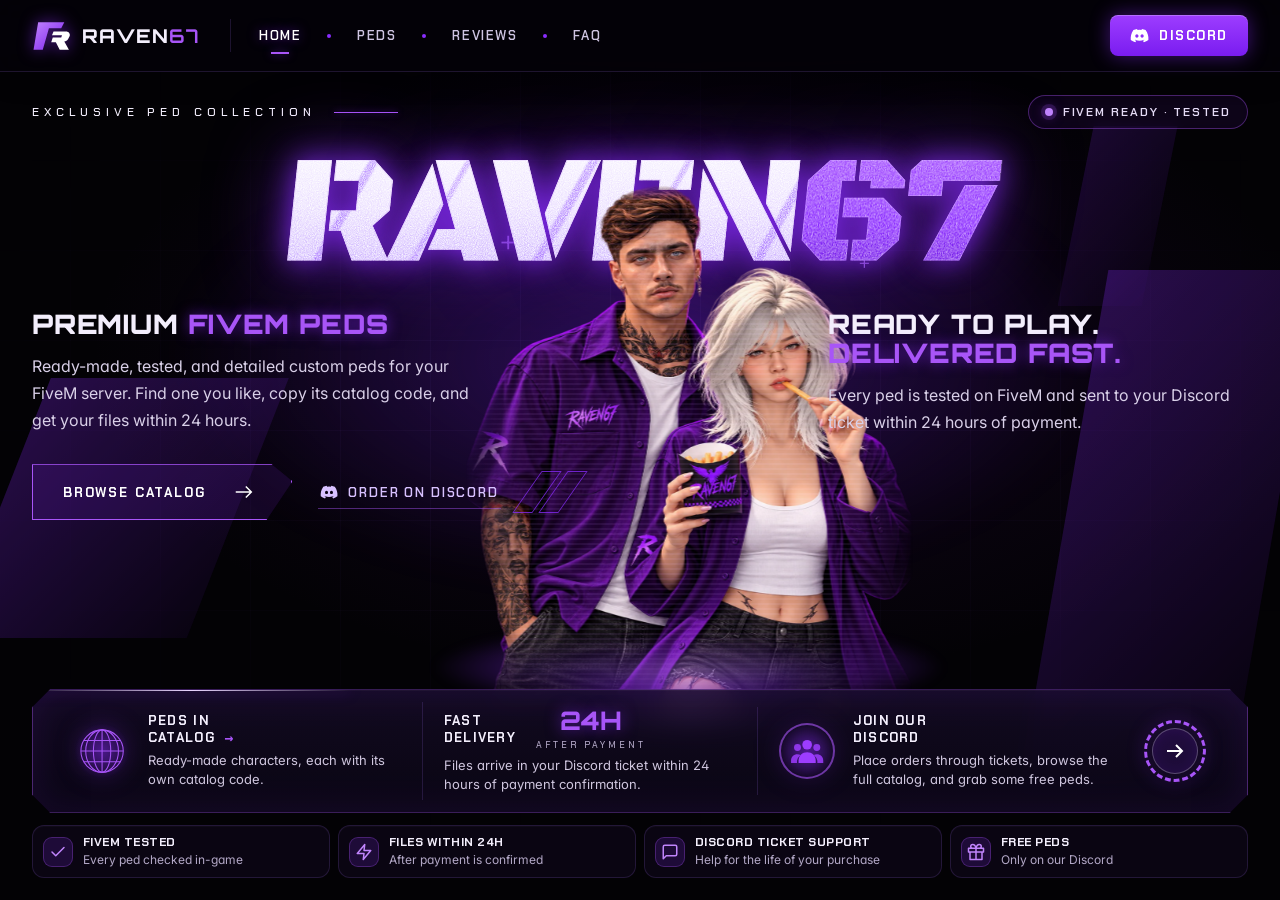
==== commit 60539409: "Add files via upload" ====
--- a/index.html
+++ b/index.html
@@ -5,15 +5,125 @@
 <meta name="viewport" content="width=device-width,initial-scale=1">
 <meta name="theme-color" content="#030205">
 <link rel="icon" type="image/svg+xml" href="./raven67.svg">
-<meta name="description" content="Raven67 catalog of exclusive FiveM peds and clothing. Browse character previews, then order through Discord.">
-<title>Raven67 — Exclusive FiveM Peds & Clothing</title>
+<title>Raven67 — Custom FiveM Peds | Ready-Made GTA 5 Ped Models</title>
+<meta name="description" content="Buy ready-made custom FiveM peds from Raven67. Tested GTA 5 ped models with fixed LODs, facial animations and full clothing, delivered via Discord within 24 hours.">
+<meta name="keywords" content="FiveM peds, custom FiveM peds, FiveM ped models, GTA 5 custom peds, GTA V peds, addon peds, FiveM characters, FiveM clothing, FiveM ped store">
+<link rel="canonical" href="https://raven67.my.id/">
+<meta name="robots" content="index,follow,max-image-preview:large">
+<!-- Share preview (Discord, Facebook, WhatsApp, X…) -->
+<meta property="og:type" content="website">
+<meta property="og:site_name" content="Raven67">
+<meta property="og:url" content="https://raven67.my.id/">
+<meta property="og:title" content="Raven67 — Custom FiveM Peds">
+<meta property="og:description" content="Ready-made, tested FiveM peds with fixed LODs, facial animations and full clothing. Order on Discord, files within 24 hours.">
+<meta property="og:image" content="https://raven67.my.id/og-image.jpg">
+<meta property="og:image:width" content="1200">
+<meta property="og:image:height" content="630">
+<meta property="og:image:alt" content="Raven67 — Custom FiveM Peds">
+<meta name="twitter:card" content="summary_large_image">
+<meta name="twitter:title" content="Raven67 — Custom FiveM Peds">
+<meta name="twitter:description" content="Ready-made, tested FiveM peds. Order on Discord, files within 24 hours.">
+<meta name="twitter:image" content="https://raven67.my.id/og-image.jpg">
+<!-- Tells Google what this site is (store, FAQ) -->
+<script type="application/ld+json">
+[
+ {
+  "@context": "https://schema.org",
+  "@type": "WebSite",
+  "name": "Raven67",
+  "alternateName": "Raven67 FiveM Peds",
+  "url": "https://raven67.my.id/"
+ },
+ {
+  "@context": "https://schema.org",
+  "@type": "OnlineStore",
+  "name": "Raven67",
+  "url": "https://raven67.my.id/",
+  "logo": "https://raven67.my.id/raven67.svg",
+  "image": "https://raven67.my.id/og-image.jpg",
+  "description": "Buy ready-made custom FiveM peds from Raven67. Tested GTA 5 ped models with fixed LODs, facial animations and full clothing, delivered via Discord within 24 hours.",
+  "sameAs": [
+   "https://discord.gg/3KPa29G6Vs"
+  ],
+  "knowsAbout": [
+   "FiveM peds",
+   "custom FiveM peds",
+   "GTA 5 ped models",
+   "FiveM clothing",
+   "addon peds"
+  ]
+ },
+ {
+  "@context": "https://schema.org",
+  "@type": "FAQPage",
+  "mainEntity": [
+   {
+    "@type": "Question",
+    "name": "What is this store?",
+    "acceptedAnswer": {
+     "@type": "Answer",
+     "text": "We sell ready-made custom FiveM peds. Browse our catalog, pick a code, and place your order through Discord."
+    }
+   },
+   {
+    "@type": "Question",
+    "name": "Do you take commissions?",
+    "acceptedAnswer": {
+     "@type": "Answer",
+     "text": "No. Raven67 is a catalog-only store, so we do not take custom orders."
+    }
+   },
+   {
+    "@type": "Question",
+    "name": "What's included with every ped?",
+    "acceptedAnswer": {
+     "@type": "Answer",
+     "text": "Every full ped is FiveM ready, with all LODs fixed & optimized, facial animations & lip sync, full clothing included, and hair variations. Head-only peds include everything except the clothing."
+    }
+   },
+   {
+    "@type": "Question",
+    "name": "How long is delivery?",
+    "acceptedAnswer": {
+     "@type": "Answer",
+     "text": "Your files are sent through a ticket within 24 hours after your payment is confirmed."
+    }
+   },
+   {
+    "@type": "Question",
+    "name": "Will it work on my server?",
+    "acceptedAnswer": {
+     "@type": "Answer",
+     "text": "Yes. All peds are tested and prepared for FiveM servers."
+    }
+   },
+   {
+    "@type": "Question",
+    "name": "Can I get a refund?",
+    "acceptedAnswer": {
+     "@type": "Answer",
+     "text": "All sales are final. We do not offer refunds."
+    }
+   },
+   {
+    "@type": "Question",
+    "name": "What if I have not received my files after 24 hours?",
+    "acceptedAnswer": {
+     "@type": "Answer",
+     "text": "Open a ticket on Discord, and our team will be happy to help."
+    }
+   }
+  ]
+ }
+]
+</script>
 <link rel="preconnect" href="https://fonts.googleapis.com">
 <link rel="preconnect" href="https://fonts.gstatic.com" crossorigin>
 <link href="https://fonts.googleapis.com/css2?family=Black+Ops+One&family=Chakra+Petch:wght@400;500;600;700&family=Inter:wght@400;500;600&family=Orbitron:wght@600;700;800;900&display=swap" rel="stylesheet">
 <!-- "?v=" makes browsers fetch the newest file instead of an old cached copy.
      Bump the number whenever you change a CSS file. -->
-<link rel="stylesheet" href="./catalog.css?v=51">
-<link rel="stylesheet" href="./raven67-theme.css?v=51">
+<link rel="stylesheet" href="./catalog.css?v=55">
+<link rel="stylesheet" href="./raven67-theme.css?v=55">
 <!-- Keeps the background layer behind the page even if the CSS loads late -->
 <style>.site-fx{position:fixed;inset:0;z-index:-1;overflow:hidden;pointer-events:none}</style>
 </head>
@@ -80,7 +190,7 @@
         <div class="cols">
           <div class="col rise d3">
             <h2>Premium <em>FiveM Peds</em></h2>
-            <p>Ready-made, tested, and detailed peds for your FiveM server. Find one you like, copy its catalog code, and get your files within 24 hours.</p>
+            <p>Ready-made, tested, and detailed custom peds for your FiveM server. Find one you like, copy its catalog code, and get your files within 24 hours.</p>
             <div class="cta-row">
               <a class="btn-ghost" href="#peds" data-tab-link="peds">BROWSE CATALOG
                 <svg width="22" height="22" viewBox="0 0 24 24" fill="none" stroke="currentColor" stroke-width="1.6" aria-hidden="true"><path d="M3 12h17M14 6l6 6-6 6"/></svg>
@@ -90,6 +200,12 @@
                 ORDER ON DISCORD
               </a>
               <div class="slashes" aria-hidden="true"><i></i><i></i></div>
+            </div>
+            <!-- Just dropped: newest uploads (filled by the script below; hides itself if there's no room) -->
+            <div class="new-drops" id="new-drops" hidden>
+              <div class="nd-head"><span class="nd-pulse" aria-hidden="true"></span><span>Just dropped</span><a class="nd-all" href="#new" data-tab-link="peds" data-collection-link="peds" data-sort-newest>See all new →</a></div>
+              <div class="nd-list"></div>
+              <div class="nd-ticker" aria-hidden="true"><div class="nd-ticker-track"></div></div>
             </div>
           </div>
           <!-- Character art: game-poster style, stands in front of the RAVEN67 logo -->
@@ -127,7 +243,7 @@
               </svg>
             </div>
             <div>
-              <div class="head"><h4>Peds in<br>Catalog <span class="stat-arrow" aria-hidden="true">→</span></h4><div class="big" id="stat-peds-wrap"><span id="stat-peds">—</span><small>LISTED</small></div></div>
+              <div class="head"><h4>Peds in<br>Catalog <span class="stat-arrow" aria-hidden="true">→</span></h4><div class="big" id="stat-peds-wrap"><span id="stat-peds">—</span><small>IN STOCK</small></div></div>
               <p>Ready-made characters, each with its own catalog code.</p>
             </div>
           </a>
@@ -397,7 +513,7 @@
 (() => {
   const panels = [...document.querySelectorAll('[data-tab-panel]')];
   const navLinks = [...document.querySelectorAll('.r67-header nav [data-tab-link]')];
-  const hashToTab = { '#top':'home', '#home':'home', '#gallery':'peds', '#peds':'peds', '#free':'peds', '#catalog':'peds', '#order':'faq', '#about':'faq', '#payment':'faq', '#pricing':'faq', '#faq':'faq', '#reviews':'reviews', '#testimonials':'reviews' };
+  const hashToTab = { '#top':'home', '#home':'home', '#gallery':'peds', '#peds':'peds', '#new':'peds', '#free':'peds', '#catalog':'peds', '#order':'faq', '#about':'faq', '#payment':'faq', '#pricing':'faq', '#faq':'faq', '#reviews':'reviews', '#testimonials':'reviews' };
   const reduceMotion = window.matchMedia('(prefers-reduced-motion: reduce)');
   // Which catalog switch is open inside the Peds tab: peds / clothing / free.
   // "free" lights up the FREE PED menu item instead of PEDS.
@@ -452,7 +568,7 @@
     const hash = collection === 'free' ? '#free' : '#peds';
     if (location.hash !== hash) history.replaceState(null, '', hash);
   });
-  window.addEventListener('popstate', () => showTab(hashToTab[location.hash] || 'home', { updateHash: false, collection: location.hash === '#free' ? 'free' : location.hash === '#peds' ? 'peds' : undefined }));
+  window.addEventListener('popstate', () => showTab(hashToTab[location.hash] || 'home', { updateHash: false, collection: location.hash === '#free' ? 'free' : (location.hash === '#peds' || location.hash === '#new') ? 'peds' : undefined }));
   window.raven67ShowTab = showTab;
   showTab(hashToTab[location.hash] || 'home', { updateHash: false, scroll: false });
 })();
@@ -491,10 +607,10 @@
       .filter(value => Number.isFinite(value) && value > 0);
     const minPrice = prices.length ? Math.min(...prices) : null;
 
-    // Stat: number of peds listed
+    // Stat: peds you can still buy (sold ones left out, same number as the badge at the top)
     // (Safe to run more than once — the catalog can reload.)
-    countUp(document.getElementById('stat-peds'), peds.length);
-    document.getElementById('stat-peds-wrap').hidden = !peds.length;
+    countUp(document.getElementById('stat-peds'), available.length);
+    document.getElementById('stat-peds-wrap').hidden = !available.length;
 
     // Badge above the title
     const badge = document.getElementById('hero-badge-text');
@@ -575,6 +691,100 @@
     p.style.animationDelay = (-Math.random() * 8).toFixed(2) + 's';
     box.appendChild(p);
   }
+})();
+</script>
+
+<!-- "Just dropped": the 4 newest peds/heads under the hero buttons. Clicking one opens its popup. -->
+<script>
+(() => {
+  const box = document.getElementById('new-drops');
+  const list = box?.querySelector('.nd-list');
+  const stats = document.querySelector('.r67-hero .stats');
+  if (!box || !list) return;
+  const esc = (t) => String(t ?? '').replace(/[&<>"]/g, (c) => ({ '&': '&amp;', '<': '&lt;', '>': '&gt;', '"': '&quot;' }[c]));
+  let items = [];
+
+  // size the thumbnails to the free space above the stats bar (Home must stay one screen)
+  const cta = document.querySelector('.r67-hero .cta-row');
+  function fit() {
+    if (!items.length) { box.hidden = true; return; }
+    box.hidden = false;
+    box.classList.remove('no-room', 'nd-row', 'nd-has-ticker');
+    box.style.removeProperty('--nd-h');
+    box.style.removeProperty('--nd-w');
+    if (!stats || !cta || window.innerWidth <= 900) return; // stacked layouts scroll anyway
+    const room = stats.getBoundingClientRect().top - cta.getBoundingClientRect().bottom;
+    // never reach into the main picture: stop 16px before it
+    const art = document.querySelector('.r67-hero .art-figure img');
+    const left = box.getBoundingClientRect().left;
+    let maxW = (box.parentElement || box).getBoundingClientRect().width;
+    if (art) { const a = art.getBoundingClientRect(); if (a.width && a.left > left) maxW = Math.min(maxW, a.left - left - 16); }
+    // 4 thumbs (4:5) + 3 gaps of 10px
+    const fromW = (w) => (w - 30) / 3.2;
+    const TICKER = 32;                       // height of the moving text line
+    // try: label above + ticker → label beside + ticker → without ticker
+    const tries = [
+      { row: false, ticker: true,  h: Math.min(room - 64 - TICKER, fromW(maxW), 170) },
+      { row: true,  ticker: true,  h: Math.min(room - 28 - TICKER, fromW(maxW - 190), 110) },
+      { row: false, ticker: false, h: Math.min(room - 64, fromW(maxW), 170) },
+      { row: true,  ticker: false, h: Math.min(room - 28, fromW(maxW - 190), 110) },
+    ];
+    // with ticker: take whichever layout gives bigger cards; otherwise drop the ticker
+    const ok = (t) => t.h >= (t.ticker ? 56 : 54);
+    const best = (list) => list.filter(ok).sort((a, b) => b.h - a.h)[0];
+    const pick = best(tries.slice(0, 2)) || best(tries.slice(2));
+    if (pick) {
+      let h = Math.floor(pick.h);
+      const w = Math.floor(h * 0.8);
+      box.classList.toggle('nd-row', pick.row);
+      box.classList.toggle('nd-has-ticker', pick.ticker);
+      // space still left → cards get a bit taller (up to 2:3), never wider
+      const spare = room - (pick.row ? 28 : 64) - (pick.ticker ? TICKER : 0) - h;
+      if (spare > 0) h = Math.floor(Math.min(h + spare, w * 1.5));
+      box.style.setProperty('--nd-h', h + 'px');
+      box.style.setProperty('--nd-w', w + 'px');
+      return;
+    }
+    box.classList.add('no-room');
+  }
+
+  window.addEventListener('catalog-products-loaded', (event) => {
+    items = (event.detail || [])
+      .filter((p) => p && (p.image_url || p.image) && !p.is_sold && !/^(clothing|free)/i.test(String(p.category || '')))
+      .sort((a, b) => (Date.parse(b.created_at || '') || 0) - (Date.parse(a.created_at || '') || 0))
+      .slice(0, 4);
+    list.innerHTML = items.map((p) => `
+      <button type="button" class="nd-item" data-nd-id="${esc(p.id)}" aria-label="View ${esc(p.name || p.product_code)}">
+        <img src="${esc(p.image_url || p.image)}" alt="" loading="lazy">
+        <span class="nd-bolt"></span>
+        <span class="nd-tag">NEW</span>
+        <span class="nd-code">${esc(p.product_code || p.name || '')}</span>
+      </button>`).join('');
+    requestAnimationFrame(fit);
+  });
+
+  // ticker text (written twice so the loop is seamless)
+  const track = box.querySelector('.nd-ticker-track');
+  if (track) {
+    const words = ['New drops weekly', 'FiveM ready', 'All LODs fixed', 'Facial animations', 'Files within 24h', 'Order on Discord'];
+    const once = words.map((w) => `<span>${w}</span><i>✦</i>`).join('');
+    track.innerHTML = once + once;
+  }
+
+  list.addEventListener('click', (event) => {
+    const item = event.target.closest('[data-nd-id]');
+    if (item && typeof window.raven67OpenProduct === 'function') window.raven67OpenProduct(item.dataset.ndId, item);
+  });
+  // "See all new" → catalog sorted by newest uploads
+  box.querySelector('[data-sort-newest]')?.addEventListener('click', () => {
+    setTimeout(() => {
+      const sort = document.getElementById('catalog-sort');
+      if (sort) { sort.value = 'newest'; sort.dispatchEvent(new Event('change', { bubbles: true })); }
+    }, 50);
+  });
+  window.addEventListener('resize', () => requestAnimationFrame(fit));
+  window.addEventListener('raven67:tabchange', (e) => { if (e.detail?.tab === 'home') requestAnimationFrame(fit); });
+  if (document.fonts) document.fonts.ready.then(() => requestAnimationFrame(fit));
 })();
 </script>
 
@@ -626,9 +836,9 @@
 })();
 </script>
 
-<script type="module" src="./hero-reviews.js?v=51"></script>
-<script type="module" src="./catalog-ui.js?v=51"></script>
-<script type="module" src="./catalog-client.js?v=51"></script>
-<script type="module" src="./reviews-client.js?v=51"></script>
+<script type="module" src="./hero-reviews.js?v=55"></script>
+<script type="module" src="./catalog-ui.js?v=55"></script>
+<script type="module" src="./catalog-client.js?v=55"></script>
+<script type="module" src="./reviews-client.js?v=55"></script>
 </body>
 </html>
--- a/raven67-theme.css
+++ b/raven67-theme.css
@@ -386,7 +386,7 @@
 .hud-card::before,.hud-card::after{content:"";position:absolute;width:12px;height:12px;border:2px solid var(--r-purple-3);opacity:.8;pointer-events:none}
 .hud-card::before{top:-5px;left:-5px;border-right:0;border-bottom:0;border-radius:4px 0 0 0}
 .hud-card::after{bottom:-5px;right:-5px;border-left:0;border-top:0;border-radius:0 0 4px 0}
-.hud-label{display:flex;align-items:center;gap:8px;color:var(--r-purple-3);font:700 10.5px var(--f-ui);letter-spacing:.24em;text-transform:uppercase}
+.hud-label{display:flex;align-items:center;gap:8px;color:var(--r-purple-3);font:700 10px/12px var(--f-ui);letter-spacing:.24em;text-transform:uppercase}
 .hud-label i{width:7px;height:7px;border-radius:50%;background:#4ade80;box-shadow:0 0 0 3px rgba(74,222,128,.18),0 0 10px rgba(74,222,128,.8);animation:r67-pulse-green 2s ease-in-out infinite}
 .hud-rating .hud-label i{background:var(--r-purple-3);box-shadow:0 0 0 3px rgba(168,85,247,.2),0 0 10px var(--r-glow);animation:r67-pulse 2.2s ease-in-out infinite}
 
@@ -841,3 +841,73 @@
 .r67-hero .stat-arrow{display:inline-block;margin-left:4px;color:var(--r-purple-2);transition:transform .3s var(--ease-out)}
 .r67-hero a.stat-link:hover .stat-arrow{transform:translateX(5px)}
 .r67-hero a.stat-link:focus-visible{outline:2px solid #d8b4fe}
+
+/* =========================================================
+   HOME — "Just dropped" strip under the hero buttons
+   ========================================================= */
+.new-drops{margin-top:clamp(18px,3vh,32px);width:fit-content;max-width:100%}
+.new-drops[hidden],.new-drops.no-room{display:none}
+.nd-head{display:flex;align-items:center;gap:10px;margin-bottom:10px;color:var(--r-text);font:700 11px var(--f-ui);letter-spacing:.28em;text-transform:uppercase}
+.nd-pulse{width:8px;height:8px;border-radius:50%;background:#fbbf24;box-shadow:0 0 0 0 rgba(251,191,36,.6);animation:nd-pulse 1.8s ease-out infinite}
+@keyframes nd-pulse{70%{box-shadow:0 0 0 8px rgba(251,191,36,0)}100%{box-shadow:0 0 0 0 rgba(251,191,36,0)}}
+.nd-all{margin-left:auto;color:var(--r-purple-3);font-size:10.5px;letter-spacing:.14em;text-decoration:none;transition:color .2s}
+.nd-all:hover{color:#fff}
+.nd-list{display:flex;gap:10px;position:relative;isolation:isolate}
+/* lightning: an electric spark races around each card's border … */
+@property --nd-a{syntax:'<angle>';initial-value:0deg;inherits:false}
+.nd-item::before{content:"";position:absolute;inset:0;z-index:3;pointer-events:none;border-radius:inherit;padding:1.5px;
+  background:conic-gradient(from var(--nd-a),transparent 0 72%,rgba(168,85,247,.0) 72%,#a855f7 84%,#e9d5ff 90%,#fff 91%,transparent 92%);
+  -webkit-mask:linear-gradient(#000 0 0) content-box,linear-gradient(#000 0 0);-webkit-mask-composite:xor;mask-composite:exclude;
+  filter:drop-shadow(0 0 3px #c084fc);animation:nd-spark 3.2s linear infinite}
+.nd-item:nth-child(2)::before{animation-delay:-.8s}.nd-item:nth-child(3)::before{animation-delay:-1.6s}.nd-item:nth-child(4)::before{animation-delay:-2.4s}
+@keyframes nd-spark{to{--nd-a:360deg}}
+/* … and every few seconds a card gets struck: quick double flash, one card after another */
+.nd-bolt{position:absolute;inset:0;z-index:2;pointer-events:none;border-radius:inherit;opacity:0;
+  background:radial-gradient(120% 70% at 50% 0%,rgba(233,213,255,.55),rgba(168,85,247,.18) 45%,transparent 70%);
+  box-shadow:inset 0 0 0 1.5px rgba(233,213,255,.9),inset 0 0 18px rgba(192,132,252,.6);
+  animation:nd-strike 8s steps(1,end) infinite}
+.nd-item:nth-child(2) .nd-bolt{animation-delay:2s}.nd-item:nth-child(3) .nd-bolt{animation-delay:4s}.nd-item:nth-child(4) .nd-bolt{animation-delay:6s}
+@keyframes nd-strike{0%{opacity:0}1%{opacity:1}2%{opacity:.15}3%{opacity:.9}4.5%{opacity:0}100%{opacity:0}}
+.nd-item:hover::before{animation-duration:1.2s}
+.nd-item{
+  position:relative;overflow:hidden;flex:none;height:var(--nd-h,120px);width:var(--nd-w,calc(var(--nd-h,120px) * .8));padding:0;cursor:pointer;
+  border:1px solid rgba(168,85,247,.3);border-radius:12px;background:var(--raised);
+  box-shadow:0 8px 20px rgba(0,0,0,.35);
+  animation:nd-in .6s var(--ease-out) both;transition:transform .25s var(--ease-out),border-color .25s,box-shadow .25s;
+}
+.nd-item:nth-child(2){animation-delay:.08s}.nd-item:nth-child(3){animation-delay:.16s}.nd-item:nth-child(4){animation-delay:.24s}
+@keyframes nd-in{from{opacity:0;transform:translateY(12px)}}
+.nd-item img{width:100%;height:100%;object-fit:cover;object-position:top;transition:transform .5s var(--ease-out)}
+.nd-item::after{content:"";position:absolute;inset:0;background:linear-gradient(180deg,transparent 45%,rgba(8,4,15,.88));pointer-events:none}
+.nd-item:hover{transform:translateY(-3px);border-color:var(--r-purple-2);box-shadow:0 12px 26px rgba(0,0,0,.45),0 0 18px rgba(138,44,255,.35)}
+.nd-item:hover img{transform:scale(1.07)}
+.nd-tag{position:absolute;top:6px;left:6px;z-index:1;padding:2px 6px;border-radius:999px;background:linear-gradient(135deg,#fbbf24,#f59e0b);color:#1a0f00;font:800 8.5px var(--f-ui);letter-spacing:.12em}
+.nd-code{position:absolute;left:0;right:0;bottom:6px;z-index:1;color:#fff;font:700 11px var(--f-ui);letter-spacing:.06em;text-align:center;text-shadow:0 1px 4px rgba(0,0,0,.6)}
+/* tight screens: label sits beside the thumbnails instead of above them */
+.new-drops.nd-row{display:flex;align-items:center;gap:14px;margin-top:12px;max-width:none}
+.new-drops.nd-row .nd-head{display:grid;grid-template-columns:auto auto;align-items:center;gap:8px;margin:0;font-size:10px;letter-spacing:.2em}
+.new-drops.nd-row .nd-all{margin-left:0;grid-column:1/-1}
+.new-drops.nd-row .nd-code{font-size:9.5px;bottom:4px}
+.new-drops.nd-row .nd-tag{top:4px;left:4px;font-size:7.5px;padding:1px 5px}
+@media (max-width:900px){ .new-drops{width:auto;max-width:none} .nd-list{display:grid;grid-template-columns:repeat(4,minmax(0,1fr))} .nd-item{height:auto;width:100%;aspect-ratio:4/5} }
+@media (prefers-reduced-motion:reduce){ .nd-item{animation:none} .nd-bolt{animation-duration:12s} }
+
+/* moving ticker under "Just dropped" — fills spare space, shown only when it fits */
+.nd-ticker{display:none;margin-top:8px;overflow:hidden;width:0;min-width:100%;
+  -webkit-mask-image:linear-gradient(90deg,transparent,#000 12%,#000 88%,transparent);mask-image:linear-gradient(90deg,transparent,#000 12%,#000 88%,transparent);
+  border-top:1px solid rgba(168,85,247,.25);border-bottom:1px solid rgba(168,85,247,.25);padding:4px 0;
+  background:linear-gradient(90deg,rgba(138,44,255,.06),rgba(138,44,255,.14),rgba(138,44,255,.06))}
+.new-drops.nd-has-ticker .nd-ticker{display:block}
+.new-drops.nd-row.nd-has-ticker{flex-wrap:wrap;row-gap:0}
+.new-drops.nd-row .nd-ticker{flex-basis:100%}
+.nd-ticker-track{display:flex;align-items:center;width:max-content;animation:nd-marquee 26s linear infinite;
+  font:700 10px/12px var(--f-ui);letter-spacing:.24em;text-transform:uppercase;color:var(--r-purple-3);white-space:nowrap}
+.nd-ticker-track>*{margin-right:14px}
+.nd-ticker-track i{font-style:normal;color:#fbbf24;font-size:9px}
+.nd-ticker:hover .nd-ticker-track{animation-play-state:paused}
+@keyframes nd-marquee{to{transform:translateX(-50%)}}
+@media (max-width:900px){ .nd-ticker{display:block} }
+/* "reduce motion" on (e.g. Windows animation effects off): keep it moving, just slower */
+@media (prefers-reduced-motion:reduce){ .nd-ticker-track{animation-duration:40s} }
+
+.nd-tag,.nd-code{z-index:3}
